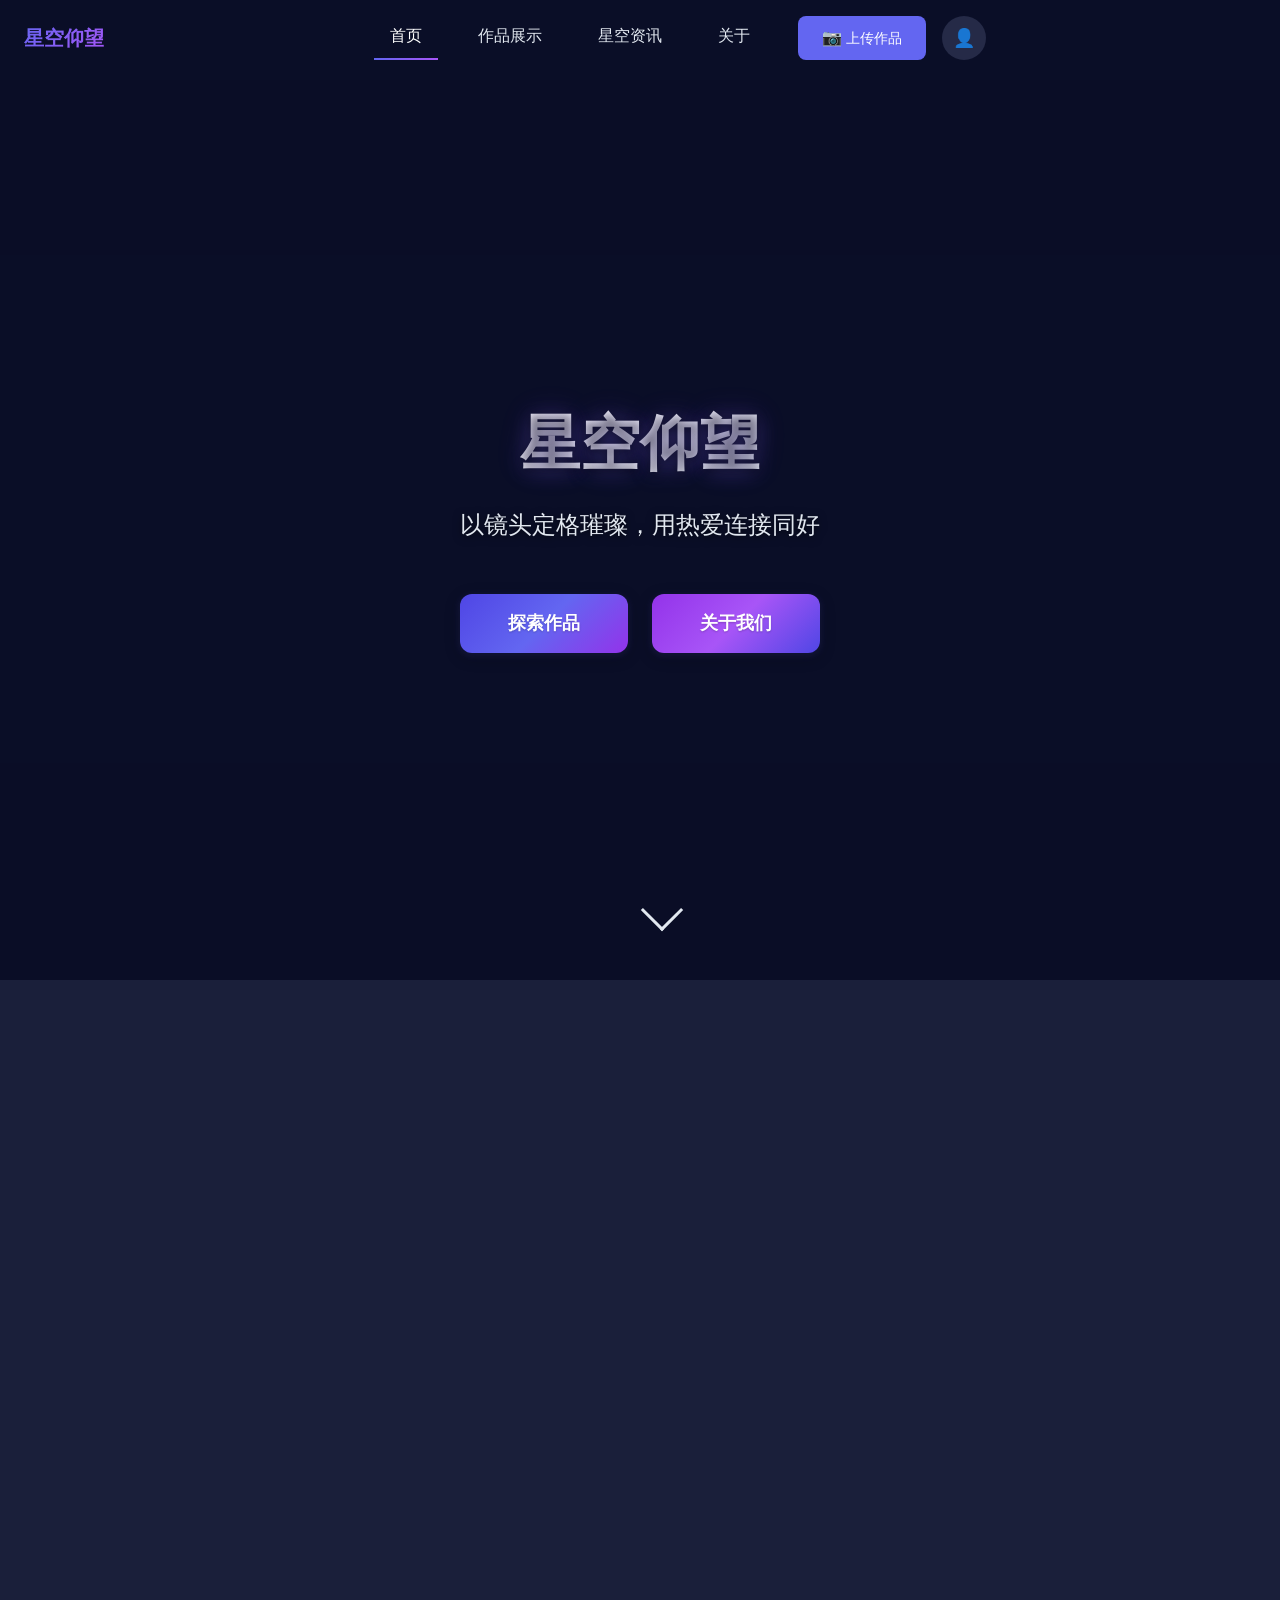
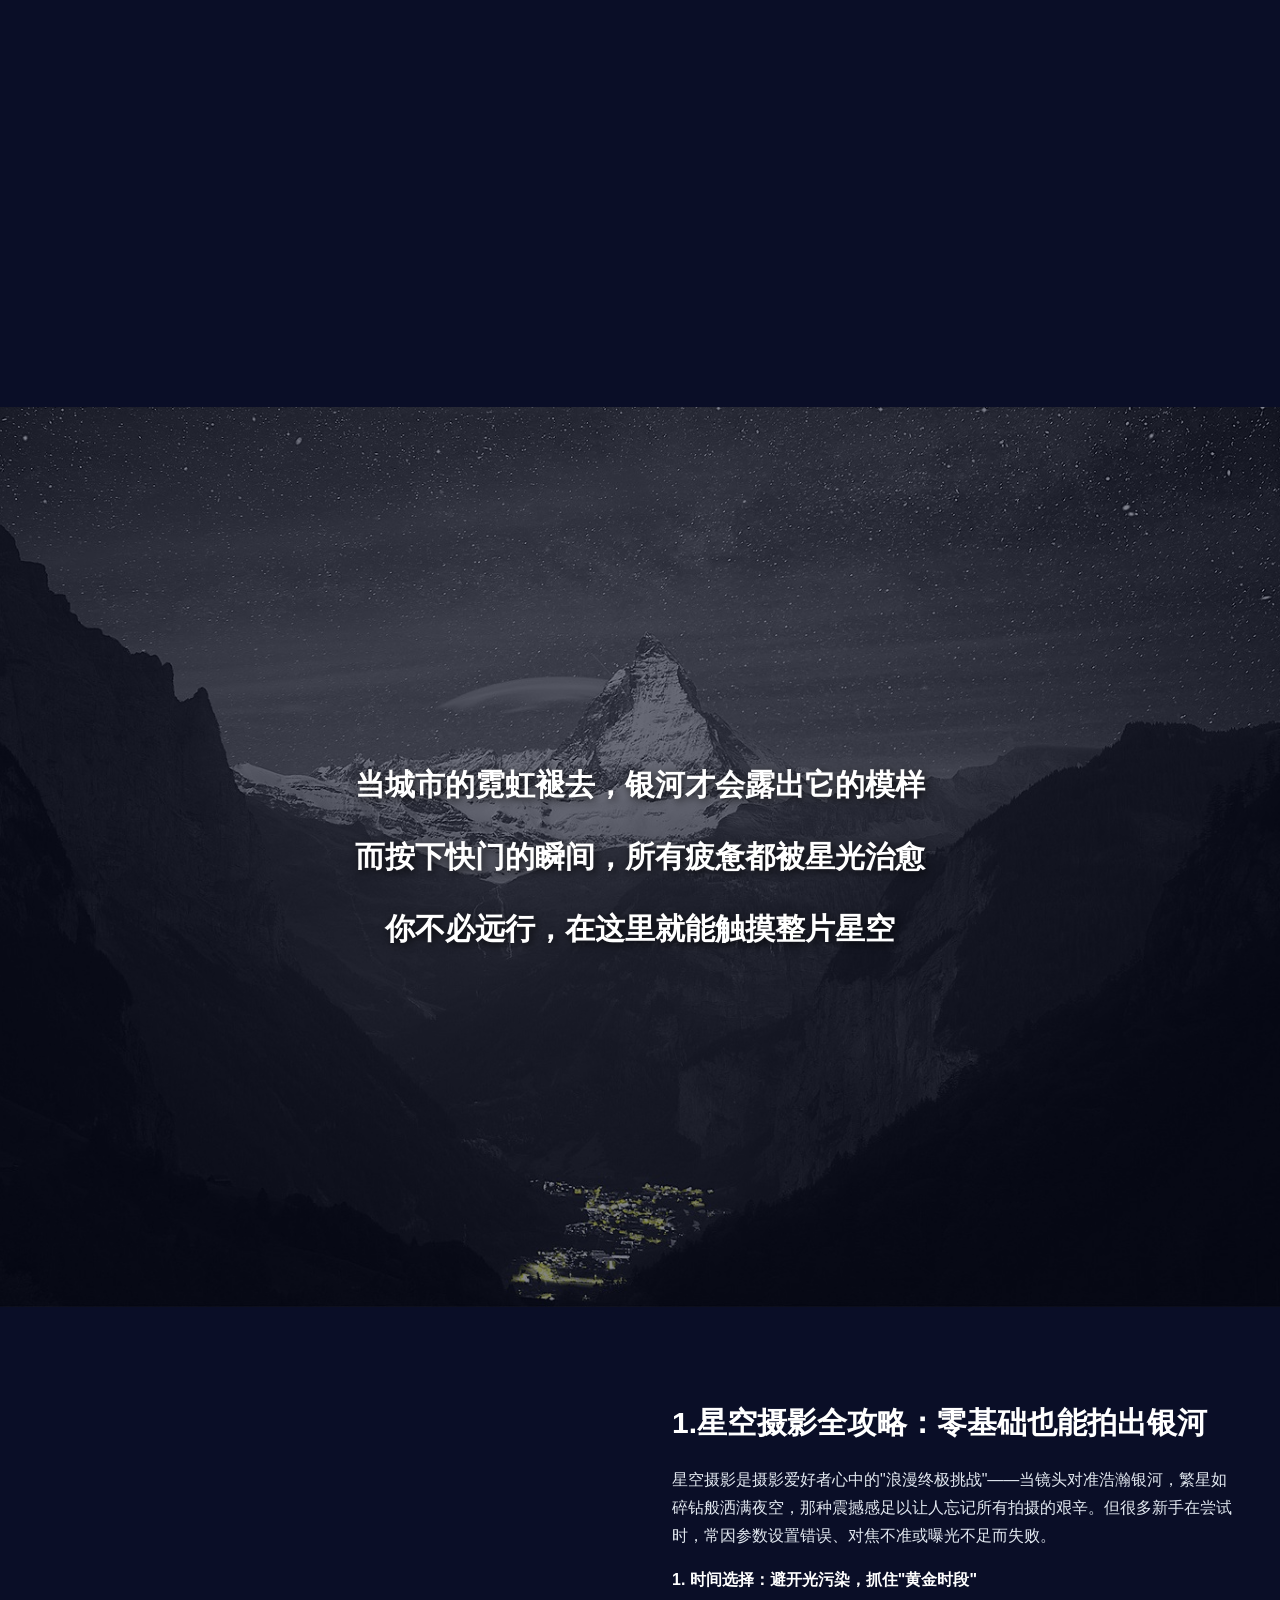
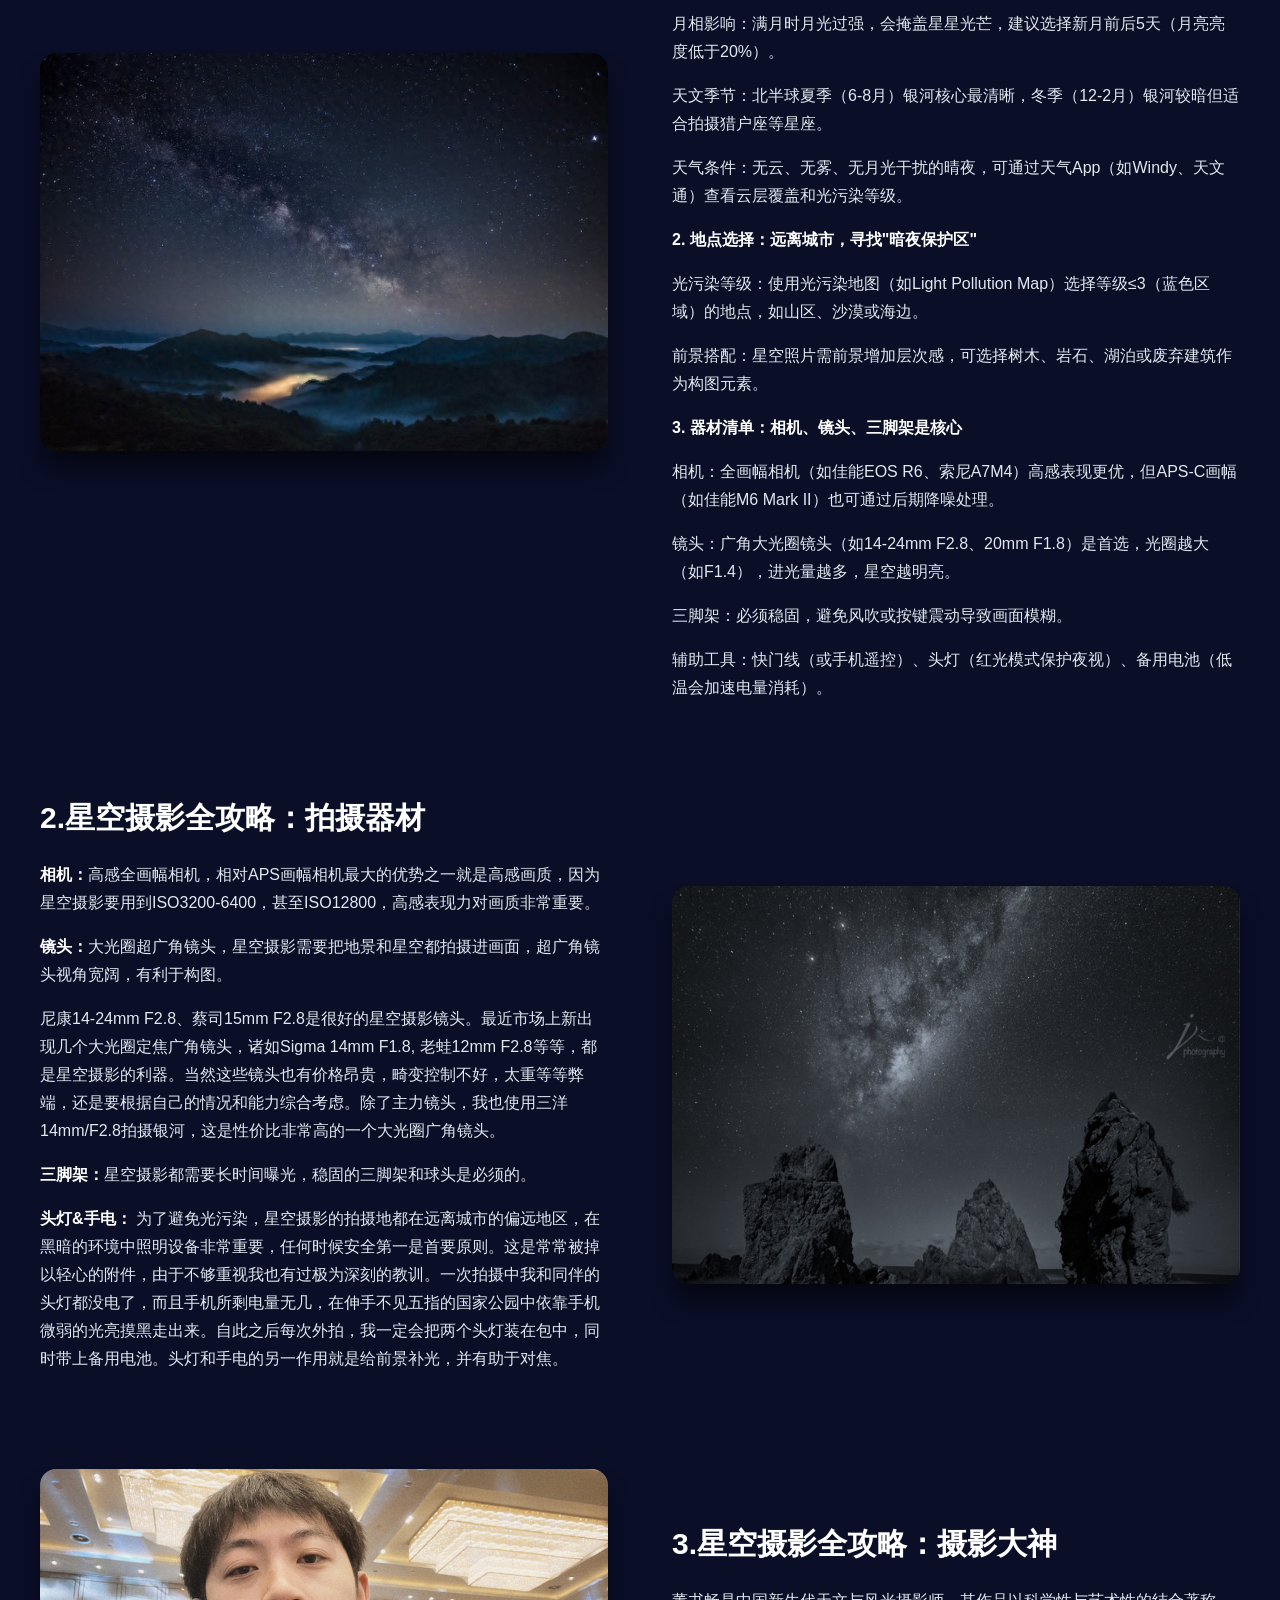
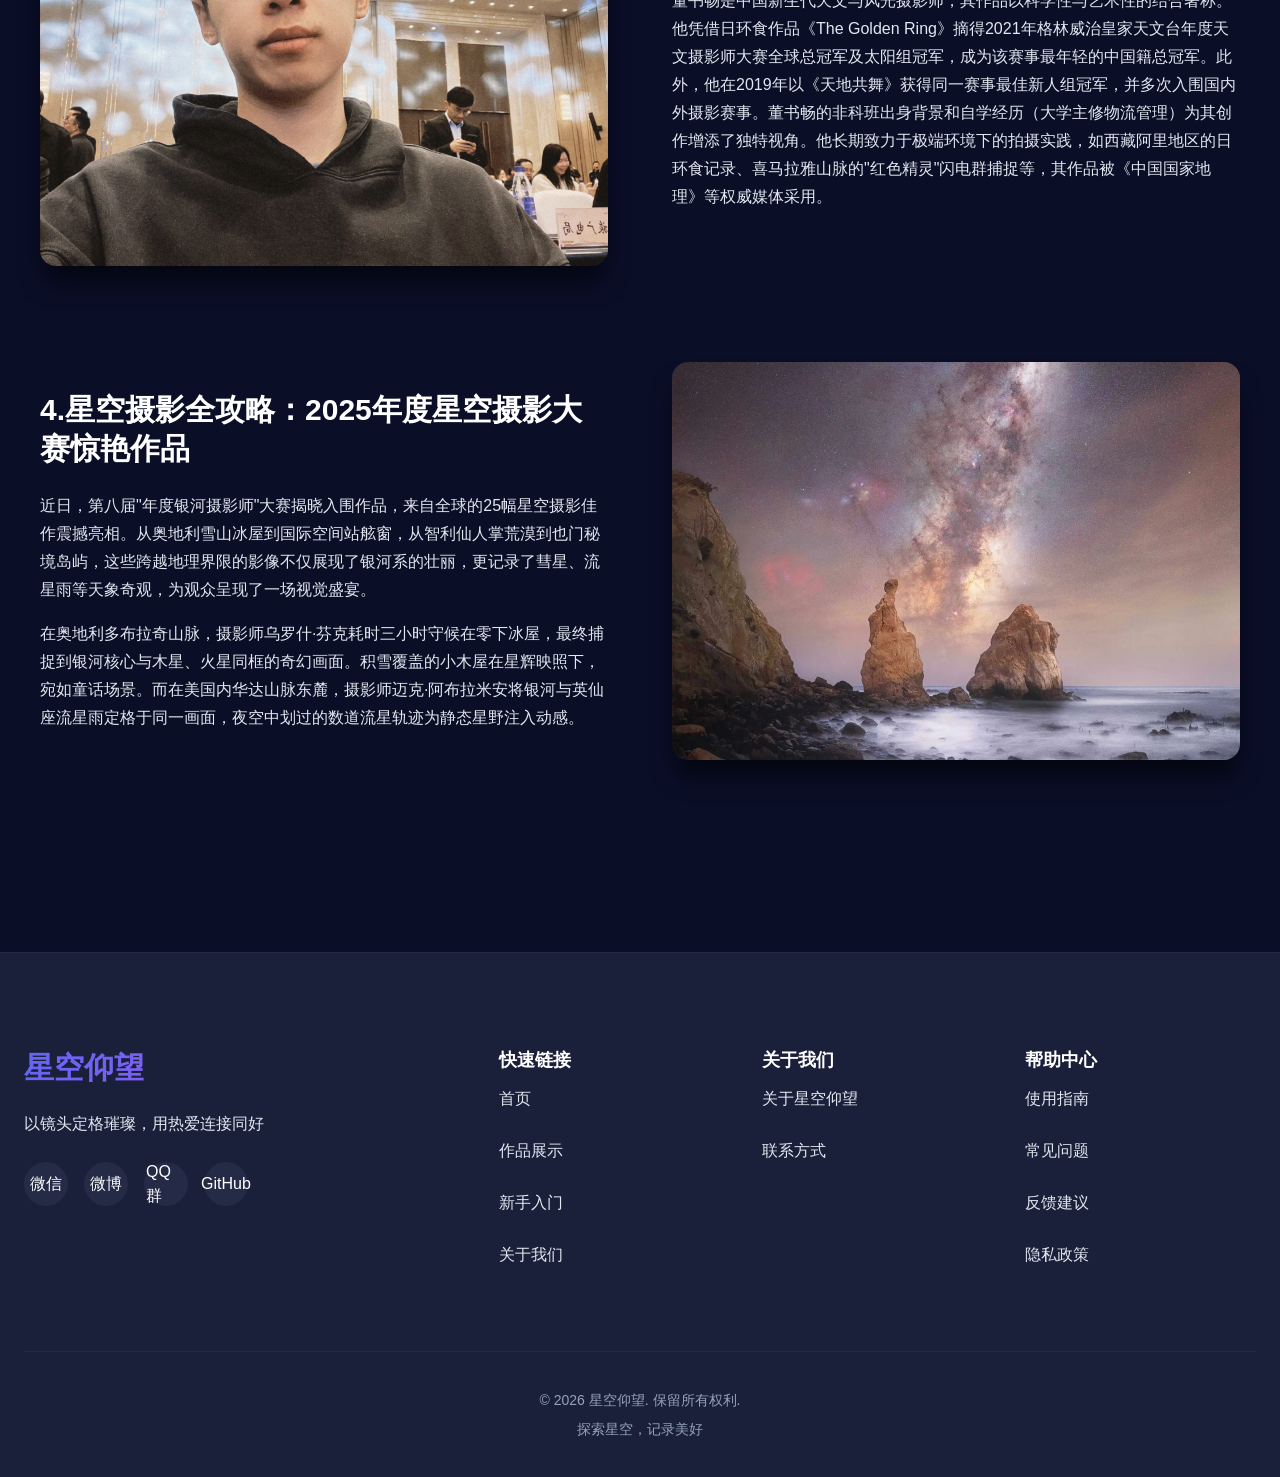
==== index.html @ 146a8906 "Add files via upload" ====
<!DOCTYPE html>
<html lang="zh-CN">
<head>
    <meta charset="UTF-8">
    <meta name="viewport" content="width=device-width, initial-scale=1.0">
    <meta name="description" content="星空仰望 - 专业的星空摄影社区，分享精美的星空摄影作品，交流摄影技巧，探索宇宙之美">
    <meta name="keywords" content="星空摄影,天文摄影,星空仰望,摄影社区,星空照片">
    <meta name="author" content="星空仰望">
    <meta name="robots" content="index, follow">
    
    <!-- Open Graph / Facebook -->
    <meta property="og:type" content="website">
    <meta property="og:title" content="星空仰望 | 星空摄影社区">
    <meta property="og:description" content="专业的星空摄影社区，分享精美的星空摄影作品">
    
    <!-- Twitter -->
    <meta name="twitter:card" content="summary_large_image">
    <meta name="twitter:title" content="星空仰望 | 星空摄影社区">
    <meta name="twitter:description" content="专业的星空摄影社区，分享精美的星空摄影作品">
    
    <title>星空仰望 | 星空摄影社区</title>
    
    <!-- PWA Manifest -->
    <link rel="manifest" href="manifest.json">
    <meta name="theme-color" content="#6366f1">
    <meta name="apple-mobile-web-app-capable" content="yes">
    <meta name="apple-mobile-web-app-status-bar-style" content="black-translucent">
    <meta name="apple-mobile-web-app-title" content="星空仰望">
    
    <link rel="stylesheet" href="styles/main.css">
    <link rel="stylesheet" href="styles/responsive.css">
    <link rel="stylesheet" href="styles/performance.css">
    
    <!-- 预加载关键资源 -->
    <link rel="preload" href="styles/main.css" as="style">
    <link rel="preconnect" href="https://via.placeholder.com">
    <link rel="preconnect" href="https://picsum.photos">
    
    <!-- DNS预解析 -->
    <link rel="dns-prefetch" href="https://via.placeholder.com">
    <link rel="dns-prefetch" href="https://picsum.photos">
</head>
<body>
    <!-- 页面加载动画 -->
    <div id="pageLoader" class="active" aria-hidden="true">
        <div class="loader-content">
            <div class="loader-spinner" aria-hidden="true"></div>
            <div class="loader-text">加载中...</div>
        </div>
    </div>
    <header role="banner" class="navbar" id="navbar">
        <nav role="navigation" aria-label="主导航" class="navbar-container">
            <!-- 品牌Logo -->
            <div class="navbar-brand">
                <a href="#home" class="brand-logo" aria-label="星空仰望 - 返回首页">星空仰望</a>
            </div>

            <!-- 汉堡菜单按钮（移动端） -->
            <button 
                class="navbar-toggle" 
                id="navbarToggle" 
                aria-label="切换导航菜单"
                aria-expanded="false"
                aria-controls="navbarMenu">
                <span class="hamburger-line"></span>
                <span class="hamburger-line"></span>
                <span class="hamburger-line"></span>
            </button>

            <!-- 导航菜单 -->
            <div class="navbar-menu" id="navbarMenu">
                <ul class="navbar-nav">
                    <li class="nav-item">
                        <a href="#home" class="nav-link" aria-label="首页">首页</a>
                    </li>
                    <li class="nav-item">
                        <a href="#gallery" class="nav-link" aria-label="作品展示">作品展示</a>
                    </li>
                    <li class="nav-item">
                        <a href="#guide" class="nav-link" aria-label="星空资讯">星空资讯</a>
                    </li>
                    <li class="nav-item">
                        <a href="about.html" class="nav-link" aria-label="关于">关于</a>
                    </li>
                </ul>

                <!-- 用户操作区域 -->
                <div class="navbar-actions">
                    <button class="btn-upload" aria-label="上传作品">
                        <span class="btn-upload-icon" aria-hidden="true">📷</span>
                        <span class="btn-upload-text">上传作品</span>
                    </button>
                    <button class="btn-user" aria-label="用户菜单" id="userMenuBtn">
                        <span class="user-icon" aria-hidden="true">👤</span>
                    </button>
                </div>
            </div>

            <!-- 移动端背景遮罩 -->
            <div class="navbar-overlay" id="navbarOverlay" aria-hidden="true"></div>
        </nav>
    </header>

    <main role="main">
        <section id="home" class="hero-section" aria-labelledby="home-heading">
            <!-- 视频背景 -->
            <video class="hero-video" autoplay muted loop playsinline>
                <source src="videos/ZhuYeshipin.mp4" type="video/mp4">
                您的浏览器不支持视频标签。
            </video>
            <!-- 视频遮罩层 -->
            <div class="hero-video-overlay"></div>
            <!-- 内容 -->
            <div class="hero-content">
                <h1 id="home-heading" class="hero-title">星空仰望</h1>
                <p class="hero-subtitle">以镜头定格璀璨，用热爱连接同好</p>
                <div class="hero-actions">
                    <a href="#gallery" class="btn btn-hero btn-hero-primary">探索作品</a>
                    <a href="about.html" class="btn btn-hero btn-hero-secondary">关于我们</a>
                </div>
            </div>
            <a href="#gallery" class="hero-scroll-indicator" aria-label="向下滚动">
                <span class="scroll-arrow"></span>
            </a>
        </section>

        <!-- 热门作品展示区 -->
        <section id="featured-works" class="featured-works-section" aria-labelledby="featured-works-heading">
            <div class="section-header scroll-fade-slide-up">
                <h2 id="featured-works-heading">热门星空作品</h2>
                <a href="#gallery" class="section-link">查看全部作品 →</a>
            </div>
            <div class="featured-carousel-container">
                <div class="featured-carousel" id="featuredCarousel">
                    <div class="carousel-track" id="carouselTrack">
                        <div class="carousel-slide">
                            <img src="images/show/Picture1.jpg" alt="热门作品1" loading="lazy">
                        </div>
                        <div class="carousel-slide">
                            <img src="images/show/Picture2.jpg" alt="热门作品2" loading="lazy">
                        </div>
                        <div class="carousel-slide">
                            <img src="images/show/Picture3.jpg" alt="热门作品3" loading="lazy">
                        </div>
                        <div class="carousel-slide">
                            <img src="images/show/Picture4.jpg" alt="热门作品4" loading="lazy">
                        </div>
                        <div class="carousel-slide">
                            <img src="images/show/Picture5.jpg" alt="热门作品5" loading="lazy">
                        </div>
                        <div class="carousel-slide">
                            <img src="images/show/Picture6.jpg" alt="热门作品6" loading="lazy">
                        </div>
                        <div class="carousel-slide">
                            <img src="images/show/Picture7.jpg" alt="热门作品7" loading="lazy">
                        </div>
                        <div class="carousel-slide">
                            <img src="images/show/Picture8.jpg" alt="热门作品8" loading="lazy">
                        </div>
                        <div class="carousel-slide">
                            <img src="images/show/Picture9.jpg" alt="热门作品9" loading="lazy">
                        </div>
                        <div class="carousel-slide">
                            <img src="images/show/Picture10.jpg" alt="热门作品10" loading="lazy">
                        </div>
                    </div>
                </div>
                <button class="carousel-btn carousel-btn-prev" id="carouselPrev" aria-label="上一张">‹</button>
                <button class="carousel-btn carousel-btn-next" id="carouselNext" aria-label="下一张">›</button>
                <div class="carousel-indicators" id="carouselIndicators"></div>
            </div>
        </section>

        <section id="gallery" class="gallery-section" aria-labelledby="gallery-heading">
            <div class="gallery-header scroll-fade-slide-up">
                <h2 id="gallery-heading">作品展示</h2>
                <p>浏览精美的星空摄影作品</p>
            </div>
            <div class="gallery-grid" id="galleryGrid">
                <!-- 卡片1 -->
                <article class="gallery-card" data-id="1">
                    <div class="card-image-wrapper">
                        <img 
                            src="images/show/Picture1.jpg" 
                            alt="星空旋转" 
                            class="card-image"
                            loading="lazy"
                        >
                        <div class="card-overlay">
                            <button class="card-view-btn" aria-label="查看大图">
                                <span>🔍</span> 查看大图
                            </button>
                        </div>
                    </div>
                    <div class="card-content">
                        <h3 class="card-title">星空旋转</h3>
                        <div class="card-author">
                            <div class="author-avatar">📸</div>
                            <div class="author-info">
                                <span class="author-name">星空摄影师</span>
                                <span class="card-location">📍 西藏 · 2024年8月</span>
                            </div>
                        </div>
                        <div class="card-params">
                            <span>f/2.8</span>
                            <span>ISO 3200</span>
                            <span>30s</span>
                        </div>
                        <div class="card-tags">
                            <span class="tag">银河</span>
                            <span class="tag">星空</span>
                            <span class="tag">风光</span>
                        </div>
                        <div class="card-actions">
                            <button class="action-btn like-btn" aria-label="点赞" data-liked="false" data-artwork-id="1">
                                <span class="action-icon">🤍</span>
                                <span class="action-count">128</span>
                            </button>
                            <button class="action-btn comment-btn" aria-label="评论">
                                <span class="action-icon">💬</span>
                                <span class="action-count">24</span>
                            </button>
                            <button class="action-btn favorite-btn" aria-label="收藏" data-favorited="false" data-artwork-id="1">
                                <span class="action-icon">⭐</span>
                                <span class="action-count">收藏</span>
                            </button>
                        </div>
                    </div>
                </article>

                <!-- 卡片2 -->
                <article class="gallery-card scroll-slide-up scroll-delay-2" data-id="2">
                    <div class="card-image-wrapper">
                        <img 
                            src="images/show/Picture2.jpg" 
                            alt="夜空繁星点点" 
                            class="card-image"
                            loading="lazy"
                        >
                        <div class="card-overlay">
                            <button class="card-view-btn" aria-label="查看大图">
                                <span>🔍</span> 查看大图
                            </button>
                        </div>
                    </div>
                    <div class="card-content">
                        <h3 class="card-title">夜空繁星点点</h3>
                        <div class="card-author">
                            <div class="author-avatar">📷</div>
                            <div class="author-info">
                                <span class="author-name">夜拍达人</span>
                                <span class="card-location">📍 北京 · 2024年7月</span>
                            </div>
                        </div>
                        <div class="card-params">
                            <span>f/4.0</span>
                            <span>ISO 1600</span>
                            <span>60s × 120</span>
                        </div>
                        <div class="card-tags">
                            <span class="tag">星轨</span>
                            <span class="tag">建筑</span>
                        </div>
                        <div class="card-actions">
                            <button class="action-btn like-btn" aria-label="点赞" data-liked="false" data-artwork-id="2">
                                <span class="action-icon">🤍</span>
                                <span class="action-count">256</span>
                            </button>
                            <button class="action-btn comment-btn" aria-label="评论">
                                <span class="action-icon">💬</span>
                                <span class="action-count">42</span>
                            </button>
                            <button class="action-btn favorite-btn" aria-label="收藏" data-favorited="false" data-artwork-id="2">
                                <span class="action-icon">⭐</span>
                                <span class="action-count">收藏</span>
                            </button>
                        </div>
                    </div>
                </article>

                <!-- 卡片3 -->
                <article class="gallery-card scroll-slide-up scroll-delay-3" data-id="3">
                    <div class="card-image-wrapper">
                        <img 
                            src="images/show/Picture3.jpg" 
                            alt="蓝色星轨" 
                            class="card-image"
                            loading="lazy"
                        >
                        <div class="card-overlay">
                            <button class="card-view-btn" aria-label="查看大图">
                                <span>🔍</span> 查看大图
                            </button>
                        </div>
                    </div>
                    <div class="card-content">
                        <h3 class="card-title">蓝色星轨</h3>
                        <div class="card-author">
                            <div class="author-avatar">🌟</div>
                            <div class="author-info">
                                <span class="author-name">极光猎人</span>
                                <span class="card-location">📍 挪威 · 2024年3月</span>
                            </div>
                        </div>
                        <div class="card-params">
                            <span>f/2.8</span>
                            <span>ISO 2500</span>
                            <span>20s</span>
                        </div>
                        <div class="card-tags">
                            <span class="tag">极光</span>
                            <span class="tag">星空</span>
                            <span class="tag">风光</span>
                        </div>
                        <div class="card-actions">
                            <button class="action-btn like-btn" aria-label="点赞" data-liked="false" data-artwork-id="3">
                                <span class="action-icon">🤍</span>
                                <span class="action-count">512</span>
                            </button>
                            <button class="action-btn comment-btn" aria-label="评论">
                                <span class="action-icon">💬</span>
                                <span class="action-count">68</span>
                            </button>
                            <button class="action-btn favorite-btn" aria-label="收藏" data-favorited="false" data-artwork-id="3">
                                <span class="action-icon">⭐</span>
                                <span class="action-count">收藏</span>
                            </button>
                        </div>
                    </div>
                </article>

                <!-- 卡片4 -->
                <article class="gallery-card scroll-slide-up scroll-delay-1" data-id="4">
                    <div class="card-image-wrapper">
                        <img 
                            src="images/show/Picture4.jpg" 
                            alt="雪地星河" 
                            class="card-image"
                            loading="lazy"
                        >
                        <div class="card-overlay">
                            <button class="card-view-btn" aria-label="查看大图">
                                <span>🔍</span> 查看大图
                            </button>
                        </div>
                    </div>
                    <div class="card-content">
                        <h3 class="card-title">雪地星河</h3>
                        <div class="card-author">
                            <div class="author-avatar">🌌</div>
                            <div class="author-info">
                                <span class="author-name">银河捕手</span>
                                <span class="card-location">📍 新疆 · 2024年6月</span>
                            </div>
                        </div>
                        <div class="card-params">
                            <span>f/2.8</span>
                            <span>ISO 3200</span>
                            <span>25s</span>
                        </div>
                        <div class="card-tags">
                            <span class="tag">银河</span>
                            <span class="tag">倒影</span>
                        </div>
                        <div class="card-actions">
                            <button class="action-btn like-btn" aria-label="点赞" data-liked="false" data-artwork-id="4">
                                <span class="action-icon">🤍</span>
                                <span class="action-count">384</span>
                            </button>
                            <button class="action-btn comment-btn" aria-label="评论">
                                <span class="action-icon">💬</span>
                                <span class="action-count">56</span>
                            </button>
                            <button class="action-btn favorite-btn" aria-label="收藏" data-favorited="false" data-artwork-id="4">
                                <span class="action-icon">⭐</span>
                                <span class="action-count">收藏</span>
                            </button>
                        </div>
                    </div>
                </article>

                <!-- 卡片5 -->
                <article class="gallery-card scroll-slide-up scroll-delay-2" data-id="5">
                    <div class="card-image-wrapper">
                        <img 
                            src="images/show/Picture5.jpg" 
                            alt="流星雨" 
                            class="card-image"
                            loading="lazy"
                        >
                        <div class="card-overlay">
                            <button class="card-view-btn" aria-label="查看大图">
                                <span>🔍</span> 查看大图
                            </button>
                        </div>
                    </div>
                    <div class="card-content">
                        <h3 class="card-title">英仙座流星雨</h3>
                        <div class="card-author">
                            <div class="author-avatar">☄️</div>
                            <div class="author-info">
                                <span class="author-name">流星观测者</span>
                                <span class="card-location">📍 内蒙古 · 2024年8月</span>
                            </div>
                        </div>
                        <div class="card-params">
                            <span>f/2.8</span>
                            <span>ISO 4000</span>
                            <span>15s × 200</span>
                        </div>
                        <div class="card-tags">
                            <span class="tag">流星雨</span>
                            <span class="tag">星空</span>
                            <span class="tag">堆栈</span>
                        </div>
                        <div class="card-actions">
                            <button class="action-btn like-btn" aria-label="点赞" data-liked="false" data-artwork-id="5">
                                <span class="action-icon">🤍</span>
                                <span class="action-count">892</span>
                            </button>
                            <button class="action-btn comment-btn" aria-label="评论">
                                <span class="action-icon">💬</span>
                                <span class="action-count">128</span>
                            </button>
                            <button class="action-btn favorite-btn" aria-label="收藏" data-favorited="false" data-artwork-id="5">
                                <span class="action-icon">⭐</span>
                                <span class="action-count">收藏</span>
                            </button>
                        </div>
                    </div>
                </article>

                <!-- 卡片6 -->
                <article class="gallery-card scroll-slide-up scroll-delay-3" data-id="6">
                    <div class="card-image-wrapper">
                        <img 
                            src="images/show/Picture6.jpg" 
                            alt="星云特写" 
                            class="card-image"
                            loading="lazy"
                        >
                        <div class="card-overlay">
                            <button class="card-view-btn" aria-label="查看大图">
                                <span>🔍</span> 查看大图
                            </button>
                        </div>
                    </div>
                    <div class="card-content">
                        <h3 class="card-title">猎户座大星云</h3>
                        <div class="card-author">
                            <div class="author-avatar">🔭</div>
                            <div class="author-info">
                                <span class="author-name">深空摄影师</span>
                                <span class="card-location">📍 云南 · 2024年1月</span>
                            </div>
                        </div>
                        <div class="card-params">
                            <span>f/5.6</span>
                            <span>ISO 800</span>
                            <span>300s × 30</span>
                        </div>
                        <div class="card-tags">
                            <span class="tag">深空</span>
                            <span class="tag">星云</span>
                        </div>
                        <div class="card-actions">
                            <button class="action-btn like-btn" aria-label="点赞" data-liked="false" data-artwork-id="6">
                                <span class="action-icon">🤍</span>
                                <span class="action-count">724</span>
                            </button>
                            <button class="action-btn comment-btn" aria-label="评论">
                                <span class="action-icon">💬</span>
                                <span class="action-count">96</span>
                            </button>
                            <button class="action-btn favorite-btn" aria-label="收藏" data-favorited="false" data-artwork-id="6">
                                <span class="action-icon">⭐</span>
                                <span class="action-count">收藏</span>
                            </button>
                        </div>
                    </div>
                </article>
            </div>
        </section>

        <!-- 大图查看模态框 -->
        <div class="image-modal" id="imageModal" aria-hidden="true" role="dialog" aria-labelledby="modalTitle">
            <div class="modal-overlay" id="modalOverlay"></div>
            <div class="modal-content">
                <button class="modal-close" id="modalClose" aria-label="关闭">
                    <span>×</span>
                </button>
                <img src="" alt="" class="modal-image" id="modalImage">
                <div class="modal-info">
                    <h3 id="modalTitle" class="modal-title"></h3>
                </div>
            </div>
        </div>

        <!-- 星空资讯 - 全屏背景区 -->
        <section id="guide" class="info-hero-section" aria-labelledby="guide-heading">
            <div class="info-hero-background">
                <img src="images/bg/Background.jpg" alt="星空背景" class="info-hero-bg-image">
                <div class="info-hero-overlay"></div>
            </div>
            <div class="info-hero-content">
                <p class="info-hero-text">当城市的霓虹褪去，银河才会露出它的模样</p>
                <p class="info-hero-text">而按下快门的瞬间，所有疲惫都被星光治愈</p>
                <p class="info-hero-text">你不必远行，在这里就能触摸整片星空</p>
            </div>
        </section>

        <!-- 星空资讯 - Z字形内容区 -->
        <section class="info-content-section" aria-labelledby="info-content-heading">
            <div class="container">
                <!-- 信息卡片1 - 左图右文 -->
                <article class="info-card info-card-left scroll-fade-slide-up">
                    <div class="info-card-image">
                        <img src="images/ask/Information1.jpeg" alt="星空摄影全攻略：零基础也能拍出银河" loading="lazy">
                    </div>
                    <div class="info-card-content">
                        <h3 class="info-card-title">1.星空摄影全攻略：零基础也能拍出银河</h3>
                        <div class="info-card-text">
                            <p>星空摄影是摄影爱好者心中的"浪漫终极挑战"——当镜头对准浩瀚银河，繁星如碎钻般洒满夜空，那种震撼感足以让人忘记所有拍摄的艰辛。但很多新手在尝试时，常因参数设置错误、对焦不准或曝光不足而失败。</p>
                            <p><strong>1. 时间选择：避开光污染，抓住"黄金时段"</strong></p>
                            <p>月相影响：满月时月光过强，会掩盖星星光芒，建议选择新月前后5天（月亮亮度低于20%）。</p>
                            <p>天文季节：北半球夏季（6-8月）银河核心最清晰，冬季（12-2月）银河较暗但适合拍摄猎户座等星座。</p>
                            <p>天气条件：无云、无雾、无月光干扰的晴夜，可通过天气App（如Windy、天文通）查看云层覆盖和光污染等级。</p>
                            <p><strong>2. 地点选择：远离城市，寻找"暗夜保护区"</strong></p>
                            <p>光污染等级：使用光污染地图（如Light Pollution Map）选择等级≤3（蓝色区域）的地点，如山区、沙漠或海边。</p>
                            <p>前景搭配：星空照片需前景增加层次感，可选择树木、岩石、湖泊或废弃建筑作为构图元素。</p>
                            <p><strong>3. 器材清单：相机、镜头、三脚架是核心</strong></p>
                            <p>相机：全画幅相机（如佳能EOS R6、索尼A7M4）高感表现更优，但APS-C画幅（如佳能M6 Mark II）也可通过后期降噪处理。</p>
                            <p>镜头：广角大光圈镜头（如14-24mm F2.8、20mm F1.8）是首选，光圈越大（如F1.4），进光量越多，星空越明亮。</p>
                            <p>三脚架：必须稳固，避免风吹或按键震动导致画面模糊。</p>
                            <p>辅助工具：快门线（或手机遥控）、头灯（红光模式保护夜视）、备用电池（低温会加速电量消耗）。</p>
                        </div>
                    </div>
                </article>

                <!-- 信息卡片2 - 右图左文 -->
                <article class="info-card info-card-right scroll-fade-slide-up">
                    <div class="info-card-content">
                        <h3 class="info-card-title">2.星空摄影全攻略：拍摄器材</h3>
                        <div class="info-card-text">
                            <p><strong>相机：</strong>高感全画幅相机，相对APS画幅相机最大的优势之一就是高感画质，因为星空摄影要用到ISO3200-6400，甚至ISO12800，高感表现力对画质非常重要。</p>
                            <p><strong>镜头：</strong>大光圈超广角镜头，星空摄影需要把地景和星空都拍摄进画面，超广角镜头视角宽阔，有利于构图。</p>
                            <p>尼康14-24mm F2.8、蔡司15mm F2.8是很好的星空摄影镜头。最近市场上新出现几个大光圈定焦广角镜头，诸如Sigma 14mm F1.8, 老蛙12mm F2.8等等，都是星空摄影的利器。当然这些镜头也有价格昂贵，畸变控制不好，太重等等弊端，还是要根据自己的情况和能力综合考虑。除了主力镜头，我也使用三洋14mm/F2.8拍摄银河，这是性价比非常高的一个大光圈广角镜头。</p>
                            <p><strong>三脚架：</strong>星空摄影都需要长时间曝光，稳固的三脚架和球头是必须的。</p>
                            <p><strong>头灯&手电：</strong> 为了避免光污染，星空摄影的拍摄地都在远离城市的偏远地区，在黑暗的环境中照明设备非常重要，任何时候安全第一是首要原则。这是常常被掉以轻心的附件，由于不够重视我也有过极为深刻的教训。一次拍摄中我和同伴的头灯都没电了，而且手机所剩电量无几，在伸手不见五指的国家公园中依靠手机微弱的光亮摸黑走出来。自此之后每次外拍，我一定会把两个头灯装在包中，同时带上备用电池。头灯和手电的另一作用就是给前景补光，并有助于对焦。</p>
                        </div>
                    </div>
                    <div class="info-card-image">
                        <img src="images/ask/Information2.jpeg" alt="星空摄影全攻略：拍摄器材" loading="lazy">
                    </div>
                </article>

                <!-- 信息卡片3 - 左图右文 -->
                <article class="info-card info-card-left scroll-fade-slide-up">
                    <div class="info-card-image">
                        <img src="images/ask/Information3.jpeg" alt="星空摄影全攻略：摄影大神" loading="lazy">
                    </div>
                    <div class="info-card-content">
                        <h3 class="info-card-title">3.星空摄影全攻略：摄影大神</h3>
                        <div class="info-card-text">
                            <p>董书畅是中国新生代天文与风光摄影师，其作品以科学性与艺术性的结合著称。他凭借日环食作品《The Golden Ring》摘得2021年格林威治皇家天文台年度天文摄影师大赛全球总冠军及太阳组冠军，成为该赛事最年轻的中国籍总冠军。此外，他在2019年以《天地共舞》获得同一赛事最佳新人组冠军，并多次入围国内外摄影赛事。董书畅的非科班出身背景和自学经历（大学主修物流管理）为其创作增添了独特视角。他长期致力于极端环境下的拍摄实践，如西藏阿里地区的日环食记录、喜马拉雅山脉的"红色精灵"闪电群捕捉等，其作品被《中国国家地理》等权威媒体采用。</p>
                        </div>
                    </div>
                </article>

                <!-- 信息卡片4 - 右图左文 -->
                <article class="info-card info-card-right scroll-fade-slide-up">
                    <div class="info-card-content">
                        <h3 class="info-card-title">4.星空摄影全攻略：2025年度星空摄影大赛惊艳作品</h3>
                        <div class="info-card-text">
                            <p>近日，第八届"年度银河摄影师"大赛揭晓入围作品，来自全球的25幅星空摄影佳作震撼亮相。从奥地利雪山冰屋到国际空间站舷窗，从智利仙人掌荒漠到也门秘境岛屿，这些跨越地理界限的影像不仅展现了银河系的壮丽，更记录了彗星、流星雨等天象奇观，为观众呈现了一场视觉盛宴。</p>
                            <p>在奥地利多布拉奇山脉，摄影师乌罗什·芬克耗时三小时守候在零下冰屋，最终捕捉到银河核心与木星、火星同框的奇幻画面。积雪覆盖的小木屋在星辉映照下，宛如童话场景。而在美国内华达山脉东麓，摄影师迈克·阿布拉米安将银河与英仙座流星雨定格于同一画面，夜空中划过的数道流星轨迹为静态星野注入动感。</p>
                        </div>
                    </div>
                    <div class="info-card-image">
                        <img src="images/ask/Information4.png" alt="星空摄影全攻略：2025年度星空摄影大赛惊艳作品" loading="lazy">
                    </div>
                </article>
            </div>
        </section>

    </main>

    <footer role="contentinfo" class="main-footer">
        <div class="footer-container">
            <div class="footer-brand">
                <h3 class="footer-logo">星空仰望</h3>
                <p class="footer-tagline">以镜头定格璀璨，用热爱连接同好</p>
                <div class="social-links">
                    <a href="#" class="social-link" aria-label="微信">
                        <span>微信</span>
                    </a>
                    <a href="#" class="social-link" aria-label="微博">
                        <span>微博</span>
                    </a>
                    <a href="#" class="social-link" aria-label="QQ群">
                        <span>QQ群</span>
                    </a>
                    <a href="#" class="social-link" aria-label="GitHub">
                        <span>GitHub</span>
                    </a>
                </div>
            </div>
            <div class="footer-links">
                <div class="footer-column">
                    <h4 class="footer-title">快速链接</h4>
                    <ul class="footer-menu">
                        <li><a href="#home">首页</a></li>
                        <li><a href="#gallery">作品展示</a></li>
                        <li><a href="#guide">新手入门</a></li>
                        <li><a href="about.html">关于我们</a></li>
                    </ul>
                </div>
                <div class="footer-column">
                    <h4 class="footer-title">关于我们</h4>
                    <ul class="footer-menu">
                        <li><a href="about.html">关于星空仰望</a></li>
                        <li><a href="about.html#contact">联系方式</a></li>
                    </ul>
                </div>
                <div class="footer-column">
                    <h4 class="footer-title">帮助中心</h4>
                    <ul class="footer-menu">
                        <li><a href="#guide">使用指南</a></li>
                        <li><a href="#guide">常见问题</a></li>
                        <li><a href="#guide">反馈建议</a></li>
                        <li><a href="#guide">隐私政策</a></li>
                    </ul>
                </div>
            </div>
        </div>
        <div class="footer-bottom">
            <p>&copy; 2026 星空仰望. 保留所有权利.</p>
            <p>探索星空，记录美好</p>
        </div>
    </footer>

    <!-- 兼容性处理（最先加载） -->
    <script src="compatibility.js"></script>
    
    <!-- 关键脚本（同步加载） -->
    <script src="app-state.js"></script>
    
    <!-- 性能优化脚本（优先加载） -->
    <script src="performance.js"></script>
    
    <!-- 其他脚本（延迟加载） -->
    <script src="scroll-animations.js" defer></script>
    <script src="script.js" defer></script>
    
    <!-- Service Worker 注册 -->
    <script>
        if ('serviceWorker' in navigator) {
            window.addEventListener('load', () => {
                navigator.serviceWorker.register('/service-worker.js')
                    .then((registration) => {
                        console.log('Service Worker registered:', registration.scope);
                    })
                    .catch((error) => {
                        console.log('Service Worker registration failed:', error);
                    });
            });
        }
    </script>
</body>
</html>
---- styles/main.css ----
/* ============================================
   星空仰望 - CSS 基础框架
   ============================================ */

/* ============================================
   CSS 变量系统
   ============================================ */
:root {
    /* 主色调 - 深色背景，星空蓝，银河紫 */
    --color-bg-primary: #0a0e27;
    --color-bg-secondary: #1a1f3a;
    --color-bg-tertiary: #252a47;
    --color-bg-overlay: rgba(26, 31, 58, 0.85);
    
    /* 星空蓝系列 */
    --color-starry-blue-100: #e0e7ff;
    --color-starry-blue-200: #c7d2fe;
    --color-starry-blue-300: #a5b4fc;
    --color-starry-blue-400: #818cf8;
    --color-starry-blue-500: #6366f1;
    --color-starry-blue-600: #4f46e5;
    --color-starry-blue-700: #4338ca;
    --color-starry-blue-800: #3730a3;
    --color-starry-blue-900: #312e81;
    
    /* 银河紫系列 */
    --color-galaxy-purple-100: #f3e8ff;
    --color-galaxy-purple-200: #e9d5ff;
    --color-galaxy-purple-300: #d8b4fe;
    --color-galaxy-purple-400: #c084fc;
    --color-galaxy-purple-500: #a855f7;
    --color-galaxy-purple-600: #9333ea;
    --color-galaxy-purple-700: #7e22ce;
    --color-galaxy-purple-800: #6b21a8;
    --color-galaxy-purple-900: #581c87;
    
    /* 文本颜色 */
    --color-text-primary: #ffffff;
    --color-text-secondary: #e2e8f0;
    --color-text-tertiary: #cbd5e1;
    --color-text-muted: #94a3b8;
    
    /* 强调色 */
    --color-accent-primary: #6366f1;
    --color-accent-secondary: #a855f7;
    --color-accent-hover: #818cf8;
    
    /* 状态颜色 */
    --color-success: #10b981;
    --color-warning: #f59e0b;
    --color-error: #ef4444;
    --color-info: #3b82f6;
    
    /* 字体大小变量 */
    --font-size-xs: 0.75rem;      /* 12px */
    --font-size-sm: 0.875rem;     /* 14px */
    --font-size-base: 1rem;       /* 16px */
    --font-size-lg: 1.125rem;     /* 18px */
    --font-size-xl: 1.25rem;      /* 20px */
    --font-size-2xl: 1.5rem;      /* 24px */
    --font-size-3xl: 1.875rem;    /* 30px */
    --font-size-4xl: 2.25rem;     /* 36px */
    --font-size-5xl: 3rem;        /* 48px */
    --font-size-6xl: 3.75rem;     /* 60px */
    
    /* 字体粗细 */
    --font-weight-light: 300;
    --font-weight-normal: 400;
    --font-weight-medium: 500;
    --font-weight-semibold: 600;
    --font-weight-bold: 700;
    
    /* 行高 */
    --line-height-tight: 1.25;
    --line-height-normal: 1.5;
    --line-height-relaxed: 1.75;
    --line-height-loose: 2;
    
    /* 间距变量 */
    --spacing-xs: 0.25rem;        /* 4px */
    --spacing-sm: 0.5rem;         /* 8px */
    --spacing-md: 1rem;           /* 16px */
    --spacing-lg: 1.5rem;         /* 24px */
    --spacing-xl: 2rem;           /* 32px */
    --spacing-2xl: 3rem;          /* 48px */
    --spacing-3xl: 4rem;          /* 64px */
    --spacing-4xl: 6rem;          /* 96px */
    
    /* 过渡动画变量 */
    --transition-fast: 0.15s ease;
    --transition-base: 0.3s ease;
    --transition-slow: 0.5s ease;
    --transition-slower: 0.75s ease;
    
    /* 边框圆角 */
    --border-radius-sm: 0.25rem;  /* 4px */
    --border-radius-md: 0.5rem;   /* 8px */
    --border-radius-lg: 0.75rem;  /* 12px */
    --border-radius-xl: 1rem;     /* 16px */
    --border-radius-full: 9999px;
    
    /* 阴影 */
    --shadow-sm: 0 1px 2px 0 rgba(0, 0, 0, 0.3);
    --shadow-md: 0 4px 6px -1px rgba(0, 0, 0, 0.4);
    --shadow-lg: 0 10px 15px -3px rgba(0, 0, 0, 0.5);
    --shadow-xl: 0 20px 25px -5px rgba(0, 0, 0, 0.6);
    
    /* 容器最大宽度 */
    --container-sm: 640px;
    --container-md: 768px;
    --container-lg: 1024px;
    --container-xl: 1280px;
    --container-2xl: 1536px;
    
    /* 响应式断点 */
    --breakpoint-mobile: 640px;
    --breakpoint-tablet: 1024px;
    
    /* 最小触摸目标尺寸（Apple HIG和Material Design推荐） */
    --touch-target-min: 44px;
}

/* ============================================
   重置默认浏览器样式
   ============================================ */
*,
*::before,
*::after {
    margin: 0;
    padding: 0;
    box-sizing: border-box;
}

html {
    font-size: 16px;
    -webkit-font-smoothing: antialiased;
    -moz-osx-font-smoothing: grayscale;
    scroll-behavior: smooth;
}

body {
    font-family: -apple-system, BlinkMacSystemFont, "Segoe UI", Roboto, "Helvetica Neue", Arial, "Noto Sans", sans-serif, "Apple Color Emoji", "Segoe UI Emoji", "Segoe UI Symbol", "Noto Color Emoji";
    font-size: var(--font-size-base);
    font-weight: var(--font-weight-normal);
    line-height: var(--line-height-normal);
    color: var(--color-text-primary);
    background-color: var(--color-bg-primary);
    min-height: 100vh;
}

/* 移除列表样式 */
ul,
ol {
    list-style: none;
}

/* 移除链接默认样式 */
a {
    text-decoration: none;
    color: inherit;
}

/* 图片响应式 */
img,
picture,
video,
canvas,
svg {
    display: block;
    max-width: 100%;
    height: auto;
}

/* 表单元素重置 */
input,
button,
textarea,
select {
    font: inherit;
    color: inherit;
}

button {
    cursor: pointer;
    border: none;
    background: none;
}

/* 标题重置 */
h1,
h2,
h3,
h4,
h5,
h6 {
    font-weight: var(--font-weight-bold);
    line-height: var(--line-height-tight);
    color: var(--color-text-primary);
}

/* 段落重置 */
p {
    line-height: var(--line-height-relaxed);
}

/* ============================================
   基础字体设置
   ============================================ */
body {
    font-family: "Inter", -apple-system, BlinkMacSystemFont, "Segoe UI", Roboto, "Helvetica Neue", Arial, sans-serif;
}

/* 如果系统没有安装Inter，使用系统字体作为后备 */
@supports (font-variation-settings: normal) {
    body {
        font-family: "Inter var", "Inter", -apple-system, BlinkMacSystemFont, "Segoe UI", Roboto, sans-serif;
    }
}

/* ============================================
   容器类
   ============================================ */
.container {
    width: 100%;
    margin-left: auto;
    margin-right: auto;
    padding-left: var(--spacing-md);
    padding-right: var(--spacing-md);
}

.container-sm {
    max-width: var(--container-sm);
}

.container-md {
    max-width: var(--container-md);
}

.container-lg {
    max-width: var(--container-lg);
}

.container-xl {
    max-width: var(--container-xl);
}

.container-2xl {
    max-width: var(--container-2xl);
}

/* 默认容器宽度 */
.container {
    max-width: var(--container-xl);
}

/* 响应式容器填充 */
@media (max-width: 640px) {
    .container {
        padding-left: var(--spacing-md);
        padding-right: var(--spacing-md);
    }
}

/* ============================================
   全局链接样式
   ============================================ */
a {
    color: var(--color-accent-primary);
    transition: color var(--transition-base);
    outline: none;
}

a:hover {
    color: var(--color-accent-hover);
}

a:focus-visible {
    outline: 2px solid var(--color-accent-primary);
    outline-offset: 2px;
    border-radius: var(--border-radius-sm);
}

a:active {
    color: var(--color-starry-blue-700);
}

/* 链接样式变体 */
a.link-primary {
    color: var(--color-accent-primary);
}

a.link-primary:hover {
    color: var(--color-accent-hover);
}

a.link-secondary {
    color: var(--color-text-secondary);
}

a.link-secondary:hover {
    color: var(--color-text-primary);
}

a.link-muted {
    color: var(--color-text-muted);
}

a.link-muted:hover {
    color: var(--color-text-tertiary);
}

/* ============================================
   按钮基础样式
   ============================================ */
.btn {
    display: inline-flex;
    align-items: center;
    justify-content: center;
    padding: var(--spacing-sm) var(--spacing-lg);
    font-size: var(--font-size-base);
    font-weight: var(--font-weight-medium);
    line-height: var(--line-height-normal);
    color: var(--color-text-primary);
    background-color: transparent;
    border: 2px solid transparent;
    border-radius: var(--border-radius-md);
    cursor: pointer;
    transition: all var(--transition-base);
    outline: none;
    text-align: center;
    white-space: nowrap;
    user-select: none;
    -webkit-tap-highlight-color: transparent;
}

.btn:focus-visible {
    outline: 2px solid var(--color-accent-primary);
    outline-offset: 2px;
}

.btn:disabled {
    opacity: 0.5;
    cursor: not-allowed;
    pointer-events: none;
}

/* 按钮主样式 */
.btn-primary {
    background-color: var(--color-accent-primary);
    color: var(--color-text-primary);
    border-color: var(--color-accent-primary);
}

.btn-primary:hover:not(:disabled) {
    background-color: var(--color-accent-hover);
    border-color: var(--color-accent-hover);
    transform: translateY(-1px);
    box-shadow: var(--shadow-md);
}

.btn-primary:active:not(:disabled) {
    transform: translateY(0);
    box-shadow: var(--shadow-sm);
}

/* 按钮次样式 */
.btn-secondary {
    background-color: var(--color-accent-secondary);
    color: var(--color-text-primary);
    border-color: var(--color-accent-secondary);
}

.btn-secondary:hover:not(:disabled) {
    background-color: var(--color-galaxy-purple-600);
    border-color: var(--color-galaxy-purple-600);
    transform: translateY(-1px);
    box-shadow: var(--shadow-md);
}

.btn-secondary:active:not(:disabled) {
    transform: translateY(0);
    box-shadow: var(--shadow-sm);
}

/* 按钮轮廓样式 */
.btn-outline {
    background-color: transparent;
    color: var(--color-accent-primary);
    border-color: var(--color-accent-primary);
}

.btn-outline:hover:not(:disabled) {
    background-color: var(--color-accent-primary);
    color: var(--color-text-primary);
}

/* 按钮文本样式 */
.btn-text {
    background-color: transparent;
    color: var(--color-accent-primary);
    border-color: transparent;
    padding: var(--spacing-xs) var(--spacing-sm);
}

.btn-text:hover:not(:disabled) {
    background-color: rgba(99, 102, 241, 0.1);
    color: var(--color-accent-hover);
}

/* 按钮尺寸 */
.btn-sm {
    padding: var(--spacing-xs) var(--spacing-md);
    font-size: var(--font-size-sm);
}

.btn-lg {
    padding: var(--spacing-md) var(--spacing-xl);
    font-size: var(--font-size-lg);
}

/* 按钮全宽 */
.btn-block {
    width: 100%;
    display: flex;
}

/* ============================================
   工具类（可选但有用）
   ============================================ */
.sr-only {
    position: absolute;
    width: 1px;
    height: 1px;
    padding: 0;
    margin: -1px;
    overflow: hidden;
    clip: rect(0, 0, 0, 0);
    white-space: nowrap;
    border-width: 0;
}

/* ============================================
   响应式导航栏
   ============================================ */

/* 导航栏容器 */
.navbar {
    position: fixed;
    top: 0;
    left: 0;
    right: 0;
    z-index: 1000; /* 确保在视频上方（视频z-index为0-2） */
    background-color: transparent;
    backdrop-filter: blur(0px); /* 移除模糊，保持完全透明 */
    transition: background-color var(--transition-base), backdrop-filter var(--transition-base), box-shadow var(--transition-base);
    box-shadow: none; /* 默认无阴影 */
}

.navbar.scrolled {
    background-color: rgba(26, 31, 58, 0.85); /* 滚动后轻微半透明 */
    backdrop-filter: blur(10px);
    box-shadow: 0 4px 20px rgba(0, 0, 0, 0.2);
}

.navbar-container {
    max-width: var(--container-xl);
    margin: 0 auto;
    padding: var(--spacing-md) var(--spacing-lg);
    display: flex;
    align-items: center;
    justify-content: space-between;
    position: relative;
}

/* 品牌Logo */
.navbar-brand {
    flex-shrink: 0;
}

.brand-logo {
    font-size: var(--font-size-xl);
    font-weight: var(--font-weight-bold);
    color: var(--color-text-primary);
    background: linear-gradient(135deg, var(--color-accent-primary) 0%, var(--color-accent-secondary) 100%);
    -webkit-background-clip: text;
    -webkit-text-fill-color: transparent;
    background-clip: text;
    transition: opacity var(--transition-base);
}

.brand-logo:hover,
.brand-logo:focus {
    opacity: 0.8;
    outline: 2px solid var(--color-accent-primary);
    outline-offset: 4px;
    border-radius: var(--border-radius-sm);
}

/* 导航菜单 */
.navbar-menu {
    display: flex;
    align-items: center;
    gap: var(--spacing-xl);
    flex: 1;
    justify-content: center;
}

.navbar-nav {
    display: flex;
    align-items: center;
    gap: var(--spacing-lg);
    list-style: none;
    margin: 0;
    padding: 0;
}

.nav-item {
    position: relative;
}

.nav-link {
    display: block;
    padding: var(--spacing-sm) var(--spacing-md);
    color: var(--color-text-secondary);
    font-size: var(--font-size-base);
    font-weight: var(--font-weight-medium);
    transition: color var(--transition-base);
    position: relative;
    outline: none;
    border-radius: var(--border-radius-md);
}

.nav-link::after {
    content: '';
    position: absolute;
    bottom: 0;
    left: 0; /* 从左开始 */
    width: 0; /* 初始宽度为0 */
    height: 2px;
    background: linear-gradient(90deg, var(--color-accent-primary), var(--color-accent-secondary));
    transition: width 0.3s ease-out; /* 平滑过渡动画 */
}

.nav-link:hover::after,
.nav-link:focus::after {
    width: 100%; /* 悬停时宽度变为100%，从左到右滑动 */
}

.nav-link:hover,
.nav-link:focus {
    color: var(--color-text-primary);
}

.nav-link:focus-visible {
    outline: 2px solid var(--color-accent-primary);
    outline-offset: 2px;
}

.nav-link.active {
    color: var(--color-text-primary);
}

.nav-link.active::after {
    width: 100%; /* 激活状态时也显示完整宽度 */
}

/* 用户操作区域 */
.navbar-actions {
    display: flex;
    align-items: center;
    gap: var(--spacing-md);
    flex-shrink: 0;
}

.btn-upload {
    display: flex;
    align-items: center;
    gap: var(--spacing-xs);
    padding: var(--spacing-sm) var(--spacing-lg);
    background-color: var(--color-accent-primary);
    color: var(--color-text-primary);
    border-radius: var(--border-radius-md);
    font-size: var(--font-size-sm);
    font-weight: var(--font-weight-medium);
    cursor: pointer;
    transition: all var(--transition-base);
    outline: none;
}

.btn-upload:hover,
.btn-upload:focus {
    background-color: var(--color-accent-hover);
    transform: translateY(-1px);
    box-shadow: var(--shadow-md);
}

.btn-upload:focus-visible {
    outline: 2px solid var(--color-accent-primary);
    outline-offset: 2px;
}

.btn-upload:active {
    transform: translateY(0);
}

.btn-upload-icon {
    font-size: var(--font-size-base);
}

.btn-upload-text {
    display: inline;
}

.btn-user {
    display: flex;
    align-items: center;
    justify-content: center;
    width: 40px;
    height: 40px;
    background-color: var(--color-bg-tertiary);
    color: var(--color-text-primary);
    border-radius: var(--border-radius-full);
    cursor: pointer;
    transition: all var(--transition-base);
    outline: none;
    border: 2px solid transparent;
}

.btn-user:hover,
.btn-user:focus {
    background-color: var(--color-bg-secondary);
    border-color: var(--color-accent-primary);
    transform: scale(1.05);
}

.btn-user:focus-visible {
    outline: 2px solid var(--color-accent-primary);
    outline-offset: 2px;
}

.user-icon {
    font-size: var(--font-size-lg);
}

/* 汉堡菜单按钮（移动端） */
.navbar-toggle {
    display: none;
    flex-direction: column;
    justify-content: space-between;
    width: 30px;
    height: 24px;
    background: transparent;
    border: none;
    cursor: pointer;
    padding: 0;
    z-index: 1001;
    outline: none;
}

.navbar-toggle:focus-visible {
    outline: 2px solid var(--color-accent-primary);
    outline-offset: 2px;
    border-radius: var(--border-radius-sm);
}

.hamburger-line {
    display: block;
    width: 100%;
    height: 3px;
    background-color: var(--color-text-primary);
    border-radius: var(--border-radius-full);
    transition: all var(--transition-base);
    transform-origin: center;
}

.navbar-toggle[aria-expanded="true"] .hamburger-line:nth-child(1) {
    transform: translateY(10.5px) rotate(45deg);
}

.navbar-toggle[aria-expanded="true"] .hamburger-line:nth-child(2) {
    opacity: 0;
    transform: scaleX(0);
}

.navbar-toggle[aria-expanded="true"] .hamburger-line:nth-child(3) {
    transform: translateY(-10.5px) rotate(-45deg);
}

/* 移动端背景遮罩 */
.navbar-overlay {
    display: none;
    position: fixed;
    top: 0;
    left: 0;
    right: 0;
    bottom: 0;
    background-color: rgba(0, 0, 0, 0.7);
    z-index: 999;
    opacity: 0;
    transition: opacity var(--transition-base);
    pointer-events: none;
}

.navbar-overlay.active {
    opacity: 1;
    pointer-events: all;
}

/* 响应式设计 - 移动端 */
@media (max-width: 768px) {
    .navbar-container {
        padding: var(--spacing-md);
    }

    .navbar-toggle {
        display: flex;
    }

    .navbar-menu {
        position: fixed;
        top: 0;
        right: 0;
        width: 280px;
        height: 100vh;
        background-color: var(--color-bg-secondary);
        flex-direction: column;
        align-items: flex-start;
        justify-content: flex-start;
        padding: var(--spacing-4xl) var(--spacing-xl) var(--spacing-xl);
        gap: var(--spacing-xl);
        transform: translateX(100%);
        transition: transform var(--transition-base);
        z-index: 1000;
        box-shadow: var(--shadow-xl);
        overflow-y: auto;
    }

    .navbar-menu.active {
        transform: translateX(0);
    }

    .navbar-nav {
        flex-direction: column;
        align-items: flex-start;
        width: 100%;
        gap: var(--spacing-sm);
    }

    .nav-item {
        width: 100%;
    }

    .nav-link {
        width: 100%;
        padding: var(--spacing-md);
        font-size: var(--font-size-lg);
    }

    .nav-link::after {
        display: none;
    }

    .nav-link.active {
        background-color: rgba(99, 102, 241, 0.2);
        border-left: 3px solid var(--color-accent-primary);
    }

    .navbar-actions {
        flex-direction: column;
        width: 100%;
        gap: var(--spacing-md);
        padding-top: var(--spacing-lg);
        border-top: 1px solid var(--color-bg-tertiary);
    }

    .btn-upload {
        width: 100%;
        justify-content: center;
    }

    .btn-upload-text {
        display: inline;
    }

    .navbar-overlay {
        display: block;
    }
}

/* 小屏幕优化 */
@media (max-width: 480px) {
    .navbar-menu {
        width: 100%;
    }

    .brand-logo {
        font-size: var(--font-size-lg);
    }
}

/* 防止body滚动（移动端菜单打开时） */
body.navbar-open {
    overflow: hidden;
}

/* ============================================
   主内容区域
   ============================================ */
main {
    padding-top: 80px; /* 为固定导航栏留出空间 */
    min-height: calc(100vh - 80px);
}

section {
    padding: var(--spacing-4xl) var(--spacing-lg);
    max-width: var(--container-xl);
    margin: 0 auto;
}

section:first-child {
    padding-top: var(--spacing-4xl);
}

section:last-child {
    padding-bottom: var(--spacing-4xl);
}

@media (max-width: 768px) {
    main {
        padding-top: 70px;
    }
    
    section {
        padding: var(--spacing-3xl) var(--spacing-md);
    }
}

/* ============================================
   首页英雄区域
   ============================================ */
.hero-section {
    position: relative;
    min-height: 100vh;
    height: 100vh;
    max-width: 100%;
    padding: 0;
    margin: 0;
    display: flex;
    flex-direction: column;
    align-items: center;
    justify-content: center;
    overflow: hidden;
    background: #0a0e27; /* 视频加载前的背景色 */
}

/* 视频背景 */
.hero-video {
    position: absolute;
    top: 50%;
    left: 50%;
    width: 100vw;
    height: 100vh;
    min-width: 100%;
    min-height: 100%;
    transform: translate(-50%, -50%);
    object-fit: cover;
    z-index: 0;
}

/* 视频遮罩层 - 增加文字可读性 */
.hero-video-overlay {
    position: absolute;
    top: 0;
    left: 0;
    right: 0;
    bottom: 0;
    background: rgba(10, 14, 39, 0.4); /* 半透明深色遮罩 */
    z-index: 0;
}

/* 视频背景样式已在上面定义，移除了星空背景效果 */

.hero-content {
    position: relative;
    z-index: 2; /* 确保在视频和遮罩层之上 */
    text-align: center;
    padding: var(--spacing-xl);
    max-width: 900px;
    margin: 0 auto;
}

.hero-title {
    font-size: var(--font-size-6xl);
    font-weight: var(--font-weight-bold);
    color: var(--color-text-primary);
    margin-bottom: var(--spacing-lg);
    text-shadow: 
        0 2px 10px rgba(0, 0, 0, 0.5),
        0 4px 20px rgba(99, 102, 241, 0.3),
        0 0 30px rgba(168, 85, 247, 0.2);
    background: linear-gradient(135deg, #ffffff 0%, #e2e8f0 100%);
    -webkit-background-clip: text;
    -webkit-text-fill-color: transparent;
    background-clip: text;
    animation: fadeInUp 1s ease-out;
    line-height: 1.2;
}

.hero-subtitle {
    font-size: var(--font-size-2xl);
    font-weight: var(--font-weight-normal);
    color: var(--color-text-secondary);
    margin-bottom: var(--spacing-2xl);
    text-shadow: 
        0 2px 8px rgba(0, 0, 0, 0.5),
        0 1px 4px rgba(0, 0, 0, 0.3);
    animation: fadeInUp 1s ease-out 0.2s both;
    line-height: var(--line-height-relaxed);
}

.hero-actions {
    display: flex;
    gap: var(--spacing-lg);
    justify-content: center;
    align-items: center;
    flex-wrap: wrap;
    animation: fadeInUp 1s ease-out 0.4s both;
}

/* 英雄区域按钮样式 */
.btn-hero {
    padding: var(--spacing-md) var(--spacing-2xl);
    font-size: var(--font-size-lg);
    font-weight: var(--font-weight-semibold);
    border-radius: var(--border-radius-lg);
    transition: all var(--transition-base);
    position: relative;
    overflow: hidden;
    text-shadow: 0 1px 2px rgba(0, 0, 0, 0.2);
    box-shadow: 
        0 4px 15px rgba(0, 0, 0, 0.3),
        0 2px 8px rgba(99, 102, 241, 0.2);
}

.btn-hero::before {
    content: '';
    position: absolute;
    top: 0;
    left: -100%;
    width: 100%;
    height: 100%;
    background: linear-gradient(90deg, transparent, rgba(255, 255, 255, 0.2), transparent);
    transition: left var(--transition-slow);
}

.btn-hero:hover::before {
    left: 100%;
}

.btn-hero-primary {
    background: linear-gradient(135deg, var(--color-starry-blue-600) 0%, var(--color-starry-blue-500) 50%, var(--color-galaxy-purple-600) 100%);
    color: var(--color-text-primary);
    border: none;
}

.btn-hero-primary:hover {
    background: linear-gradient(135deg, var(--color-starry-blue-500) 0%, var(--color-starry-blue-400) 50%, var(--color-galaxy-purple-500) 100%);
    transform: translateY(-2px);
    box-shadow: 
        0 6px 20px rgba(0, 0, 0, 0.4),
        0 4px 12px rgba(99, 102, 241, 0.4),
        0 0 20px rgba(168, 85, 247, 0.3);
}

.btn-hero-primary:active {
    transform: translateY(0);
    box-shadow: 
        0 2px 8px rgba(0, 0, 0, 0.3),
        0 1px 4px rgba(99, 102, 241, 0.2);
}

.btn-hero-secondary {
    background: linear-gradient(135deg, var(--color-galaxy-purple-600) 0%, var(--color-galaxy-purple-500) 50%, var(--color-starry-blue-600) 100%);
    color: var(--color-text-primary);
    border: none;
}

.btn-hero-secondary:hover {
    background: linear-gradient(135deg, var(--color-galaxy-purple-500) 0%, var(--color-galaxy-purple-400) 50%, var(--color-starry-blue-500) 100%);
    transform: translateY(-2px);
    box-shadow: 
        0 6px 20px rgba(0, 0, 0, 0.4),
        0 4px 12px rgba(168, 85, 247, 0.4),
        0 0 20px rgba(99, 102, 241, 0.3);
}

.btn-hero-secondary:active {
    transform: translateY(0);
    box-shadow: 
        0 2px 8px rgba(0, 0, 0, 0.3),
        0 1px 4px rgba(168, 85, 247, 0.2);
}

.btn-hero:focus-visible {
    outline: 2px solid var(--color-text-primary);
    outline-offset: 3px;
}

/* 向下滚动指示箭头 */
.hero-scroll-indicator {
    position: absolute;
    bottom: var(--spacing-2xl);
    left: 50%;
    transform: translateX(-50%);
    z-index: 1;
    display: flex;
    align-items: center;
    justify-content: center;
    color: var(--color-text-secondary);
    text-decoration: none;
    animation: fadeInUp 1s ease-out 0.6s both, bounce 2s ease-in-out infinite;
    transition: color var(--transition-base);
}

.hero-scroll-indicator:hover {
    color: var(--color-text-primary);
}

.hero-scroll-indicator:focus-visible {
    outline: 2px solid var(--color-text-primary);
    outline-offset: 4px;
    border-radius: var(--border-radius-full);
}

.scroll-arrow {
    display: block;
    width: 30px;
    height: 30px;
    border-right: 3px solid currentColor;
    border-bottom: 3px solid currentColor;
    transform: rotate(45deg);
    animation: scrollBounce 2s ease-in-out infinite;
}

@keyframes fadeInUp {
    from {
        opacity: 0;
        transform: translateY(30px);
    }
    to {
        opacity: 1;
        transform: translateY(0);
    }
}

@keyframes bounce {
    0%, 20%, 50%, 80%, 100% {
        transform: translateX(-50%) translateY(0);
    }
    40% {
        transform: translateX(-50%) translateY(-10px);
    }
    60% {
        transform: translateX(-50%) translateY(-5px);
    }
}

@keyframes scrollBounce {
    0%, 20%, 50%, 80%, 100% {
        transform: rotate(45deg) translateY(0);
    }
    40% {
        transform: rotate(45deg) translateY(-8px);
    }
    60% {
        transform: rotate(45deg) translateY(-4px);
    }
}

/* ============================================
   滚动动画效果
   ============================================ */

/* 初始状态 - 元素在视口外时隐藏 */
.scroll-animate {
    opacity: 0;
    will-change: opacity, transform;
}

/* 淡入效果 */
.scroll-fade-in {
    opacity: 0;
    transition: opacity 0.8s ease-out, transform 0.8s ease-out;
}

.scroll-fade-in.animate {
    opacity: 1;
}

/* 向上滑入效果 */
.scroll-slide-up {
    opacity: 0;
    transform: translateY(50px);
    transition: opacity 0.8s ease-out, transform 0.8s ease-out;
}

.scroll-slide-up.animate {
    opacity: 1;
    transform: translateY(0);
}

/* 向下滑入效果 */
.scroll-slide-down {
    opacity: 0;
    transform: translateY(-50px);
    transition: opacity 0.8s ease-out, transform 0.8s ease-out;
}

.scroll-slide-down.animate {
    opacity: 1;
    transform: translateY(0);
}

/* 向左滑入效果 */
.scroll-slide-left {
    opacity: 0;
    transform: translateX(50px);
    transition: opacity 0.8s ease-out, transform 0.8s ease-out;
}

.scroll-slide-left.animate {
    opacity: 1;
    transform: translateX(0);
}

/* 向右滑入效果 */
.scroll-slide-right {
    opacity: 0;
    transform: translateX(-50px);
    transition: opacity 0.8s ease-out, transform 0.8s ease-out;
}

.scroll-slide-right.animate {
    opacity: 1;
    transform: translateX(0);
}

/* 缩放出现效果 */
.scroll-scale-in {
    opacity: 0;
    transform: scale(0.8);
    transition: opacity 0.8s ease-out, transform 0.8s ease-out;
}

.scroll-scale-in.animate {
    opacity: 1;
    transform: scale(1);
}

/* 缩放+旋转效果 */
.scroll-scale-rotate {
    opacity: 0;
    transform: scale(0.8) rotate(-10deg);
    transition: opacity 0.8s ease-out, transform 0.8s ease-out;
}

.scroll-scale-rotate.animate {
    opacity: 1;
    transform: scale(1) rotate(0deg);
}

/* 淡入+向上滑入组合 */
.scroll-fade-slide-up {
    opacity: 0;
    transform: translateY(30px);
    transition: opacity 0.8s ease-out, transform 0.8s ease-out;
}

.scroll-fade-slide-up.animate {
    opacity: 1;
    transform: translateY(0);
}

/* 延迟动画 */
.scroll-delay-1 {
    transition-delay: 0.1s;
}

.scroll-delay-2 {
    transition-delay: 0.2s;
}

.scroll-delay-3 {
    transition-delay: 0.3s;
}

.scroll-delay-4 {
    transition-delay: 0.4s;
}

.scroll-delay-5 {
    transition-delay: 0.5s;
}

/* 视差滚动容器 */
.parallax-container {
    position: relative;
    overflow: hidden;
}

.parallax-element {
    will-change: transform;
    transition: transform 0.1s ease-out;
}

/* 导航栏滚动增强效果（已在上面的.navbar中定义，这里移除重复） */

/* 性能优化 - GPU加速 */
.scroll-animate,
.scroll-fade-in,
.scroll-slide-up,
.scroll-slide-down,
.scroll-slide-left,
.scroll-slide-right,
.scroll-scale-in,
.scroll-scale-rotate,
.scroll-fade-slide-up {
    backface-visibility: hidden;
    perspective: 1000px;
    transform-style: preserve-3d;
}

/* 响应式设计 */
@media (max-width: 768px) {
    .hero-section {
        min-height: 100vh;
        height: 100vh;
        padding-top: 0;
    }

    .hero-content {
        padding: var(--spacing-lg);
    }

    .hero-title {
        font-size: var(--font-size-4xl);
        margin-bottom: var(--spacing-md);
    }

    .hero-subtitle {
        font-size: var(--font-size-xl);
        margin-bottom: var(--spacing-xl);
    }

    .hero-actions {
        flex-direction: column;
        gap: var(--spacing-md);
        width: 100%;
    }

    .btn-hero {
        width: 100%;
        max-width: 280px;
        padding: var(--spacing-md) var(--spacing-xl);
        font-size: var(--font-size-base);
    }

    .hero-scroll-indicator {
        bottom: var(--spacing-lg);
    }

    .scroll-arrow {
        width: 24px;
        height: 24px;
        border-width: 2px;
    }
}

@media (max-width: 480px) {
    .hero-title {
        font-size: var(--font-size-3xl);
    }

    .hero-subtitle {
        font-size: var(--font-size-lg);
    }

    .btn-hero {
        max-width: 100%;
    }
}

/* 调整主内容区域，让第一个section（hero）不应用默认padding */
section:first-child.hero-section {
    padding: 0;
}

@media (max-width: 768px) {
    section:first-child.hero-section {
        padding: 0;
    }
}

/* ============================================
   作品展示区域
   ============================================ */
.gallery-section {
    max-width: 100%;
}

.gallery-header {
    text-align: center;
    margin-bottom: var(--spacing-3xl);
    position: relative;
    padding: var(--spacing-2xl);
    background-image: url('../images/bg/Background.jpg');
    background-size: cover;
    background-position: center;
    background-repeat: no-repeat;
    border-radius: var(--border-radius-xl);
    overflow: hidden;
}

.gallery-header::before {
    content: '';
    position: absolute;
    top: 0;
    left: 0;
    right: 0;
    bottom: 0;
    background: rgba(10, 14, 39, 0.7);
    z-index: 0;
}

.gallery-header h2,
.gallery-header p {
    position: relative;
    z-index: 1;
}

.gallery-header h2 {
    font-size: var(--font-size-4xl);
    margin-bottom: var(--spacing-md);
    color: var(--color-text-primary);
}

.gallery-header p {
    font-size: var(--font-size-lg);
    color: var(--color-text-secondary);
}

/* Grid 瀑布流布局 */
.gallery-grid {
    display: grid;
    grid-template-columns: repeat(auto-fill, minmax(320px, 1fr));
    gap: var(--spacing-xl);
    padding: 0;
    width: 100%;
}

/* 响应式列数 */
@media (min-width: 1400px) {
    .gallery-grid {
        grid-template-columns: repeat(4, 1fr);
    }
}

@media (min-width: 1024px) and (max-width: 1399px) {
    .gallery-grid {
        grid-template-columns: repeat(3, 1fr);
    }
}

@media (min-width: 768px) and (max-width: 1023px) {
    .gallery-grid {
        grid-template-columns: repeat(2, 1fr);
        gap: var(--spacing-lg);
    }
}

@media (max-width: 767px) {
    .gallery-grid {
        grid-template-columns: 1fr;
        gap: var(--spacing-lg);
    }
}

/* 卡片样式 */
.gallery-card {
    background-color: var(--color-bg-secondary);
    border-radius: var(--border-radius-xl);
    overflow: hidden;
    transition: all var(--transition-base);
    display: flex;
    flex-direction: column;
    box-shadow: var(--shadow-md);
    cursor: pointer;
}

.gallery-card:hover {
    transform: translateY(-8px);
    box-shadow: var(--shadow-xl);
}

.card-image-wrapper {
    position: relative;
    width: 100%;
    padding-top: 75%; /* 默认4:3比例 */
    overflow: hidden;
    background-color: var(--color-bg-tertiary);
}

.card-image {
    position: absolute;
    top: 0;
    left: 0;
    width: 100%;
    height: 100%;
    object-fit: cover;
    transition: transform var(--transition-slow);
}

.gallery-card:hover .card-image {
    transform: scale(1.05);
}

.card-overlay {
    position: absolute;
    top: 0;
    left: 0;
    right: 0;
    bottom: 0;
    background-color: rgba(0, 0, 0, 0.6);
    display: flex;
    align-items: center;
    justify-content: center;
    opacity: 0;
    transition: opacity var(--transition-base);
}

.gallery-card:hover .card-overlay {
    opacity: 1;
}

.card-view-btn {
    background-color: rgba(255, 255, 255, 0.9);
    color: var(--color-bg-primary);
    border: none;
    padding: var(--spacing-md) var(--spacing-xl);
    border-radius: var(--border-radius-full);
    font-size: var(--font-size-base);
    font-weight: var(--font-weight-semibold);
    cursor: pointer;
    display: flex;
    align-items: center;
    gap: var(--spacing-sm);
    transition: all var(--transition-base);
    transform: translateY(10px);
}

.gallery-card:hover .card-view-btn {
    transform: translateY(0);
}

.card-view-btn:hover {
    background-color: var(--color-text-primary);
    transform: scale(1.05);
}

.card-content {
    padding: var(--spacing-lg);
    flex: 1;
    display: flex;
    flex-direction: column;
    gap: var(--spacing-md);
}

.card-title {
    font-size: var(--font-size-xl);
    font-weight: var(--font-weight-semibold);
    color: var(--color-text-primary);
    margin: 0;
    line-height: var(--line-height-tight);
}

.card-author {
    display: flex;
    align-items: center;
    gap: var(--spacing-md);
}

.author-avatar {
    width: 40px;
    height: 40px;
    border-radius: var(--border-radius-full);
    background-color: var(--color-bg-tertiary);
    display: flex;
    align-items: center;
    justify-content: center;
    font-size: var(--font-size-xl);
    flex-shrink: 0;
}

.author-info {
    display: flex;
    flex-direction: column;
    gap: var(--spacing-xs);
    flex: 1;
}

.author-name {
    font-size: var(--font-size-base);
    font-weight: var(--font-weight-medium);
    color: var(--color-text-primary);
}

.card-location {
    font-size: var(--font-size-sm);
    color: var(--color-text-muted);
}

.card-params {
    display: flex;
    gap: var(--spacing-md);
    flex-wrap: wrap;
}

.card-params span {
    font-size: var(--font-size-sm);
    color: var(--color-text-tertiary);
    background-color: var(--color-bg-tertiary);
    padding: var(--spacing-xs) var(--spacing-sm);
    border-radius: var(--border-radius-sm);
}

.card-tags {
    display: flex;
    gap: var(--spacing-sm);
    flex-wrap: wrap;
}

.tag {
    font-size: var(--font-size-sm);
    color: var(--color-accent-primary);
    background-color: rgba(99, 102, 241, 0.1);
    padding: var(--spacing-xs) var(--spacing-md);
    border-radius: var(--border-radius-full);
    border: 1px solid rgba(99, 102, 241, 0.3);
    transition: all var(--transition-fast);
}

.tag:hover {
    background-color: rgba(99, 102, 241, 0.2);
    border-color: var(--color-accent-primary);
}

.card-actions {
    display: flex;
    gap: var(--spacing-lg);
    padding-top: var(--spacing-sm);
    border-top: 1px solid var(--color-bg-tertiary);
}

.action-btn {
    display: flex;
    align-items: center;
    gap: var(--spacing-xs);
    background: none;
    border: none;
    color: var(--color-text-secondary);
    font-size: var(--font-size-sm);
    cursor: pointer;
    padding: var(--spacing-xs);
    border-radius: var(--border-radius-md);
    transition: all var(--transition-fast);
    position: relative;
}

.action-btn:hover {
    color: var(--color-text-primary);
    background-color: var(--color-bg-tertiary);
}

.action-btn:focus-visible {
    outline: 2px solid var(--color-accent-primary);
    outline-offset: 2px;
}

.action-icon {
    font-size: var(--font-size-lg);
    transition: transform var(--transition-fast);
}

.action-count {
    font-weight: var(--font-weight-medium);
}

/* 点赞动画 */
.like-btn.liked .action-icon {
    animation: likePulse 0.5s ease-out;
}

.like-btn.liked {
    color: var(--color-error);
}

@keyframes likePulse {
    0% {
        transform: scale(1);
    }
    50% {
        transform: scale(1.3) rotate(-10deg);
    }
    100% {
        transform: scale(1) rotate(0deg);
    }
}

/* 点赞星星爆炸效果 */
.like-star-particle {
    animation: starExplode 0.6s ease-out forwards;
}

@keyframes starExplode {
    0% {
        transform: translate(0, 0) scale(1) rotate(0deg);
        opacity: 1;
    }
    100% {
        opacity: 0;
    }
}

/* 收藏动画 */
.favorite-btn.favorited .action-icon {
    animation: favoritePulse 0.5s ease-out;
}

.favorite-btn.favorited {
    color: var(--color-warning);
}

@keyframes favoritePulse {
    0% {
        transform: scale(1);
    }
    50% {
        transform: scale(1.2) rotate(10deg);
    }
    100% {
        transform: scale(1) rotate(0deg);
    }
}

/* ============================================
   大图查看模态框
   ============================================ */
.image-modal {
    position: fixed;
    top: 0;
    left: 0;
    right: 0;
    bottom: 0;
    z-index: 2000;
    display: flex;
    align-items: center;
    justify-content: center;
    opacity: 0;
    pointer-events: none;
    transition: opacity var(--transition-base);
}

.image-modal.active {
    opacity: 1;
    pointer-events: all;
}

.modal-overlay {
    position: absolute;
    top: 0;
    left: 0;
    right: 0;
    bottom: 0;
    background-color: rgba(0, 0, 0, 0.9);
    backdrop-filter: blur(10px);
}

.modal-content {
    position: relative;
    z-index: 1;
    max-width: 90vw;
    max-height: 90vh;
    display: flex;
    flex-direction: column;
    align-items: center;
    gap: var(--spacing-lg);
    transform: scale(0.9);
    transition: transform var(--transition-base);
}

.image-modal.active .modal-content {
    transform: scale(1);
}

.modal-close {
    position: absolute;
    top: -50px;
    right: 0;
    width: 40px;
    height: 40px;
    background-color: rgba(255, 255, 255, 0.1);
    border: 2px solid rgba(255, 255, 255, 0.3);
    border-radius: var(--border-radius-full);
    color: var(--color-text-primary);
    font-size: var(--font-size-3xl);
    line-height: 1;
    cursor: pointer;
    display: flex;
    align-items: center;
    justify-content: center;
    transition: all var(--transition-base);
    z-index: 2;
}

.modal-close:hover {
    background-color: rgba(255, 255, 255, 0.2);
    border-color: var(--color-text-primary);
    transform: rotate(90deg);
}

.modal-close:focus-visible {
    outline: 2px solid var(--color-text-primary);
    outline-offset: 2px;
}

.modal-image {
    max-width: 100%;
    max-height: 80vh;
    object-fit: contain;
    border-radius: var(--border-radius-lg);
    box-shadow: var(--shadow-xl);
}

.modal-info {
    text-align: center;
    color: var(--color-text-primary);
    background-color: rgba(26, 31, 58, 0.8);
    padding: var(--spacing-lg);
    border-radius: var(--border-radius-lg);
    backdrop-filter: blur(10px);
}

.modal-title {
    font-size: var(--font-size-2xl);
    font-weight: var(--font-weight-semibold);
    margin: 0;
    color: var(--color-text-primary);
}

/* 防止body滚动（模态框打开时） */
body.modal-open {
    overflow: hidden;
}

/* 响应式 - 模态框 */
@media (max-width: 768px) {
    .modal-content {
        max-width: 95vw;
        padding: var(--spacing-md);
    }

    .modal-close {
        top: -40px;
        width: 36px;
        height: 36px;
        font-size: var(--font-size-2xl);
    }

    .modal-image {
        max-height: 70vh;
    }

    .modal-title {
        font-size: var(--font-size-xl);
    }
}

/* ============================================
   共用样式 - Section Header
   ============================================ */
.section-header {
    text-align: center;
    margin-bottom: var(--spacing-3xl);
    display: flex;
    justify-content: space-between;
    align-items: center;
    flex-wrap: wrap;
    gap: var(--spacing-md);
}

.section-header h2 {
    font-size: var(--font-size-4xl);
    font-weight: var(--font-weight-bold);
    color: var(--color-text-primary);
    margin: 0;
}

.section-header .section-link {
    font-size: var(--font-size-lg);
    color: var(--color-accent-primary);
    font-weight: var(--font-weight-medium);
    display: inline-flex;
    align-items: center;
    gap: var(--spacing-xs);
    transition: all var(--transition-base);
}

.section-header .section-link:hover {
    gap: var(--spacing-sm);
    color: var(--color-accent-hover);
}

.section-subtitle {
    font-size: var(--font-size-lg);
    color: var(--color-text-secondary);
    margin: var(--spacing-sm) 0 0 0;
    width: 100%;
}

@media (max-width: 768px) {
    .section-header {
        flex-direction: column;
        align-items: flex-start;
        text-align: left;
    }

    .section-header h2 {
        font-size: var(--font-size-3xl);
        width: 100%;
    }
}

/* ============================================
   热门作品展示区
   ============================================ */
.featured-works-section {
    background-color: var(--color-bg-secondary);
    padding: var(--spacing-4xl) var(--spacing-lg);
}

/* 轮播图容器 */
.featured-carousel-container {
    position: relative;
    max-width: 1200px;
    margin: 0 auto;
    border-radius: var(--border-radius-xl);
    overflow: hidden;
    box-shadow: 0 10px 40px rgba(0, 0, 0, 0.1);
}

.featured-carousel {
    position: relative;
    width: 100%;
    overflow: hidden;
    aspect-ratio: 16 / 9;
}

.carousel-track {
    display: flex;
    transition: transform 0.5s ease-in-out;
    height: 100%;
    width: 100%;
}

.carousel-slide {
    min-width: 100%;
    width: 100%;
    height: 100%;
    flex-shrink: 0;
    display: flex;
    align-items: center;
    justify-content: center;
}

.carousel-slide img {
    width: 100%;
    height: 100%;
    object-fit: cover;
    display: block;
}

/* 轮播图按钮 */
.carousel-btn {
    position: absolute;
    top: 50%;
    transform: translateY(-50%);
    background: rgba(255, 255, 255, 0.9);
    border: none;
    width: 50px;
    height: 50px;
    border-radius: 50%;
    font-size: 2rem;
    color: var(--color-text-primary);
    cursor: pointer;
    z-index: 10;
    display: flex;
    align-items: center;
    justify-content: center;
    transition: all var(--transition-base);
    box-shadow: 0 4px 12px rgba(0, 0, 0, 0.15);
}

.carousel-btn:hover {
    background: rgba(255, 255, 255, 1);
    box-shadow: 0 6px 20px rgba(0, 0, 0, 0.2);
    transform: translateY(-50%) scale(1.1);
}

.carousel-btn:active {
    transform: translateY(-50%) scale(0.95);
}

.carousel-btn-prev {
    left: var(--spacing-lg);
}

.carousel-btn-next {
    right: var(--spacing-lg);
}

/* 轮播图指示器 */
.carousel-indicators {
    position: absolute;
    bottom: var(--spacing-lg);
    left: 50%;
    transform: translateX(-50%);
    display: flex;
    gap: var(--spacing-sm);
    z-index: 10;
}

.carousel-indicator {
    width: 12px;
    height: 12px;
    border-radius: 50%;
    background: rgba(255, 255, 255, 0.5);
    border: 2px solid rgba(255, 255, 255, 0.8);
    cursor: pointer;
    transition: all var(--transition-base);
}

.carousel-indicator.active {
    background: rgba(255, 255, 255, 1);
    transform: scale(1.2);
}

.carousel-indicator:hover {
    background: rgba(255, 255, 255, 0.8);
}

@media (max-width: 768px) {
    .carousel-btn {
        width: 40px;
        height: 40px;
        font-size: 1.5rem;
    }

    .carousel-btn-prev {
        left: var(--spacing-sm);
    }

    .carousel-btn-next {
        right: var(--spacing-sm);
    }

    .carousel-indicators {
        bottom: var(--spacing-md);
    }
}

@media (min-width: 1024px) {
    .featured-grid {
        grid-template-columns: repeat(3, 1fr);
    }
}

@media (max-width: 1023px) {
    .featured-grid {
        grid-template-columns: repeat(2, 1fr);
        gap: var(--spacing-lg);
    }
}

@media (max-width: 767px) {
    .featured-grid {
        grid-template-columns: 1fr;
    }
}

/* ============================================
   本周天象预告区
   ============================================ */
.events-section {
    background-color: var(--color-bg-primary);
}

.events-scroll-container {
    overflow-x: auto;
    overflow-y: hidden;
    padding-bottom: var(--spacing-md);
    scrollbar-width: thin;
    scrollbar-color: var(--color-bg-tertiary) transparent;
}

.events-scroll-container::-webkit-scrollbar {
    height: 8px;
}

.events-scroll-container::-webkit-scrollbar-track {
    background: transparent;
}

.events-scroll-container::-webkit-scrollbar-thumb {
    background-color: var(--color-bg-tertiary);
    border-radius: var(--border-radius-full);
}

.events-grid {
    display: flex;
    gap: var(--spacing-lg);
    padding-bottom: var(--spacing-sm);
    min-width: max-content;
}

.event-card {
    display: flex;
    gap: var(--spacing-lg);
    background-color: var(--color-bg-secondary);
    border-radius: var(--border-radius-xl);
    padding: var(--spacing-lg);
    min-width: 320px;
    max-width: 400px;
    transition: all var(--transition-base);
    border: 1px solid var(--color-bg-tertiary);
}

.event-card:hover {
    transform: translateY(-4px);
    box-shadow: var(--shadow-lg);
    border-color: var(--color-accent-primary);
}

.event-date {
    display: flex;
    flex-direction: column;
    align-items: center;
    justify-content: center;
    min-width: 60px;
    padding: var(--spacing-md);
    background: linear-gradient(135deg, var(--color-accent-primary), var(--color-accent-secondary));
    border-radius: var(--border-radius-lg);
    color: var(--color-text-primary);
    font-weight: var(--font-weight-bold);
}

.event-day {
    font-size: var(--font-size-2xl);
    line-height: 1;
}

.event-month {
    font-size: var(--font-size-sm);
    margin-top: var(--spacing-xs);
}

.event-content {
    flex: 1;
    display: flex;
    flex-direction: column;
    gap: var(--spacing-md);
}

.event-title {
    font-size: var(--font-size-xl);
    font-weight: var(--font-weight-semibold);
    color: var(--color-text-primary);
    margin: 0;
}

.event-description {
    font-size: var(--font-size-sm);
    color: var(--color-text-secondary);
    line-height: var(--line-height-relaxed);
    flex: 1;
    margin: 0;
}

.reminder-btn {
    align-self: flex-start;
}

/* ============================================
   新手入门指南区
   ============================================ */
.guide-section {
    background-color: var(--color-bg-secondary);
}

.guide-grid {
    display: grid;
    grid-template-columns: repeat(3, 1fr);
    gap: var(--spacing-xl);
}

.guide-card {
    background-color: var(--color-bg-tertiary);
    border-radius: var(--border-radius-xl);
    padding: var(--spacing-2xl);
    text-align: center;
    transition: all var(--transition-base);
    border: 2px solid transparent;
    display: flex;
    flex-direction: column;
    gap: var(--spacing-lg);
}

.guide-card:hover {
    transform: translateY(-8px);
    box-shadow: var(--shadow-xl);
    border-color: var(--color-accent-primary);
    background-color: var(--color-bg-secondary);
}

.guide-icon {
    font-size: 4rem;
    margin-bottom: var(--spacing-sm);
}

.guide-title {
    font-size: var(--font-size-2xl);
    font-weight: var(--font-weight-semibold);
    color: var(--color-text-primary);
    margin: 0;
}

.guide-description {
    font-size: var(--font-size-base);
    color: var(--color-text-secondary);
    line-height: var(--line-height-relaxed);
    flex: 1;
    margin: 0;
}

.guide-link {
    color: var(--color-accent-primary);
    font-weight: var(--font-weight-medium);
    display: inline-flex;
    align-items: center;
    gap: var(--spacing-xs);
    transition: all var(--transition-base);
}

.guide-link:hover {
    gap: var(--spacing-sm);
    color: var(--color-accent-hover);
}

@media (max-width: 1023px) {
    .guide-grid {
        grid-template-columns: repeat(2, 1fr);
    }
}

@media (max-width: 767px) {
    .guide-grid {
        grid-template-columns: 1fr;
    }
}

/* ============================================
   星空资讯 - 全屏背景区
   ============================================ */
.info-hero-section {
    position: relative;
    min-height: 100vh;
    height: 100vh;
    max-width: 100%;
    padding: 0;
    margin: 0;
    display: flex;
    align-items: center;
    justify-content: center;
    overflow: hidden;
}

.info-hero-background {
    position: absolute;
    top: 0;
    left: 0;
    width: 100%;
    height: 100%;
    z-index: 0;
}

.info-hero-bg-image {
    width: 100%;
    height: 100%;
    object-fit: cover;
    object-position: center;
}

.info-hero-overlay {
    position: absolute;
    top: 0;
    left: 0;
    width: 100%;
    height: 100%;
    background: rgba(10, 14, 39, 0.5);
    z-index: 1;
}

.info-hero-content {
    position: relative;
    z-index: 2;
    text-align: center;
    padding: var(--spacing-xl);
    max-width: 900px;
    margin: 0 auto;
}

.info-hero-text {
    font-size: var(--font-size-3xl);
    font-weight: var(--font-weight-semibold);
    color: var(--color-text-primary);
    margin: var(--spacing-lg) 0;
    text-shadow: 2px 2px 8px rgba(0, 0, 0, 0.8);
    line-height: 1.6;
    opacity: 0;
    animation: fadeInUp 1s ease-out forwards;
}

.info-hero-text:nth-child(1) {
    animation-delay: 0.2s;
}

.info-hero-text:nth-child(2) {
    animation-delay: 0.4s;
}

.info-hero-text:nth-child(3) {
    animation-delay: 0.6s;
}

@keyframes fadeInUp {
    from {
        opacity: 0;
        transform: translateY(30px);
    }
    to {
        opacity: 1;
        transform: translateY(0);
    }
}

@media (max-width: 768px) {
    .info-hero-text {
        font-size: var(--font-size-2xl);
    }
}

@media (max-width: 480px) {
    .info-hero-text {
        font-size: var(--font-size-xl);
    }
}

/* ============================================
   星空资讯 - Z字形内容区
   ============================================ */
.info-content-section {
    background-color: var(--color-bg-primary);
    padding: var(--spacing-4xl) var(--spacing-lg);
}

.info-content-section .container {
    max-width: var(--container-xl);
    margin: 0 auto;
}

.info-card {
    display: grid;
    grid-template-columns: 1fr 1fr;
    gap: var(--spacing-3xl);
    margin-bottom: var(--spacing-4xl);
    align-items: center;
}

.info-card:last-child {
    margin-bottom: 0;
}

.info-card-image {
    position: relative;
    width: 100%;
    height: 0;
    padding-bottom: 70%;
    overflow: hidden;
    border-radius: var(--border-radius-xl);
    box-shadow: var(--shadow-xl);
    transition: transform var(--transition-base), box-shadow var(--transition-base);
}

.info-card-image:hover {
    transform: translateY(-8px);
    box-shadow: 0 20px 40px rgba(0, 0, 0, 0.4);
}

.info-card-image img {
    position: absolute;
    top: 0;
    left: 0;
    width: 100%;
    height: 100%;
    object-fit: cover;
    transition: transform var(--transition-base);
}

.info-card-image:hover img {
    transform: scale(1.05);
}

.info-card-content {
    display: flex;
    flex-direction: column;
    gap: var(--spacing-lg);
}

.info-card-title {
    font-size: var(--font-size-3xl);
    font-weight: var(--font-weight-bold);
    color: var(--color-text-primary);
    margin: 0;
    line-height: 1.3;
}

.info-card-text {
    font-size: var(--font-size-base);
    color: var(--color-text-secondary);
    line-height: var(--line-height-relaxed);
}

.info-card-text p {
    margin: var(--spacing-md) 0;
}

.info-card-text p:first-child {
    margin-top: 0;
}

.info-card-text p:last-child {
    margin-bottom: 0;
}

.info-card-text strong {
    color: var(--color-text-primary);
    font-weight: var(--font-weight-semibold);
}

/* Z字形布局：左图右文和右图左文交替 */
.info-card-left {
    grid-template-columns: 1fr 1fr;
}

.info-card-right {
    grid-template-columns: 1fr 1fr;
}

.info-card-right .info-card-content {
    order: 1;
}

.info-card-right .info-card-image {
    order: 2;
}

/* 响应式设计 */
@media (max-width: 1024px) {
    .info-card {
        grid-template-columns: 1fr;
        gap: var(--spacing-xl);
    }

    .info-card-right {
        direction: ltr;
    }

    .info-card-image {
        padding-bottom: 60%;
    }

    .info-card-title {
        font-size: var(--font-size-2xl);
    }
}

@media (max-width: 768px) {
    .info-content-section {
        padding: var(--spacing-3xl) var(--spacing-md);
    }

    .info-card {
        margin-bottom: var(--spacing-3xl);
    }

    .info-card-title {
        font-size: var(--font-size-xl);
    }

    .info-card-text {
        font-size: var(--font-size-sm);
    }
}

/* ============================================
   社区功能预览区
   ============================================ */
.community-section {
    background-color: var(--color-bg-primary);
}

.community-content {
    display: grid;
    grid-template-columns: 1fr 1fr;
    gap: var(--spacing-3xl);
}

.community-column {
    display: flex;
    flex-direction: column;
    gap: var(--spacing-xl);
}

.community-subtitle {
    font-size: var(--font-size-2xl);
    font-weight: var(--font-weight-semibold);
    color: var(--color-text-primary);
    margin: 0 0 var(--spacing-md) 0;
}

.activity-list,
.discussion-list {
    display: flex;
    flex-direction: column;
    gap: var(--spacing-lg);
}

.activity-item {
    display: flex;
    gap: var(--spacing-lg);
    background-color: var(--color-bg-secondary);
    border-radius: var(--border-radius-lg);
    padding: var(--spacing-lg);
    transition: all var(--transition-base);
    border: 1px solid transparent;
}

.activity-item:hover {
    border-color: var(--color-accent-primary);
    transform: translateX(4px);
}

.activity-date {
    display: flex;
    flex-direction: column;
    align-items: center;
    justify-content: center;
    min-width: 50px;
    padding: var(--spacing-sm);
    background-color: var(--color-bg-tertiary);
    border-radius: var(--border-radius-md);
}

.activity-month {
    font-size: var(--font-size-xs);
    color: var(--color-text-muted);
    text-transform: uppercase;
}

.activity-day {
    font-size: var(--font-size-xl);
    font-weight: var(--font-weight-bold);
    color: var(--color-text-primary);
    line-height: 1;
}

.activity-info {
    flex: 1;
    display: flex;
    flex-direction: column;
    gap: var(--spacing-xs);
}

.activity-title {
    font-size: var(--font-size-lg);
    font-weight: var(--font-weight-semibold);
    color: var(--color-text-primary);
    margin: 0;
}

.activity-location {
    font-size: var(--font-size-sm);
    color: var(--color-text-secondary);
}

.activity-attendees {
    font-size: var(--font-size-sm);
    color: var(--color-accent-primary);
    font-weight: var(--font-weight-medium);
}

.discussion-item {
    background-color: var(--color-bg-secondary);
    border-radius: var(--border-radius-lg);
    padding: var(--spacing-lg);
    transition: all var(--transition-base);
    border: 1px solid transparent;
}

.discussion-item:hover {
    border-color: var(--color-accent-primary);
    transform: translateX(4px);
}

.discussion-header {
    display: flex;
    justify-content: space-between;
    align-items: flex-start;
    gap: var(--spacing-md);
    margin-bottom: var(--spacing-sm);
}

.discussion-title {
    font-size: var(--font-size-lg);
    font-weight: var(--font-weight-semibold);
    color: var(--color-text-primary);
    margin: 0;
    flex: 1;
}

.discussion-tag {
    font-size: var(--font-size-xs);
    color: var(--color-accent-primary);
    background-color: rgba(99, 102, 241, 0.1);
    padding: var(--spacing-xs) var(--spacing-sm);
    border-radius: var(--border-radius-full);
    border: 1px solid rgba(99, 102, 241, 0.3);
    white-space: nowrap;
}

.discussion-preview {
    font-size: var(--font-size-sm);
    color: var(--color-text-secondary);
    line-height: var(--line-height-relaxed);
    margin: 0 0 var(--spacing-sm) 0;
    display: -webkit-box;
    -webkit-line-clamp: 2;
    line-clamp: 2;
    -webkit-box-orient: vertical;
    overflow: hidden;
}

.discussion-meta {
    display: flex;
    gap: var(--spacing-md);
    font-size: var(--font-size-xs);
    color: var(--color-text-muted);
    flex-wrap: wrap;
}

.discussion-author {
    color: var(--color-accent-primary);
    font-weight: var(--font-weight-medium);
}

@media (max-width: 1023px) {
    .community-content {
        grid-template-columns: 1fr;
        gap: var(--spacing-2xl);
    }
}

/* ============================================
   页脚区域
   ============================================ */
.main-footer {
    background-color: var(--color-bg-secondary);
    border-top: 1px solid var(--color-bg-tertiary);
    padding: var(--spacing-4xl) var(--spacing-lg) var(--spacing-xl);
    margin-top: var(--spacing-4xl);
}

.footer-container {
    max-width: var(--container-xl);
    margin: 0 auto;
    display: grid;
    grid-template-columns: 1fr 2fr;
    gap: var(--spacing-4xl);
    margin-bottom: var(--spacing-3xl);
}

.footer-brand {
    display: flex;
    flex-direction: column;
    gap: var(--spacing-lg);
}

.footer-logo {
    font-size: var(--font-size-3xl);
    font-weight: var(--font-weight-bold);
    background: linear-gradient(135deg, var(--color-accent-primary), var(--color-accent-secondary));
    -webkit-background-clip: text;
    -webkit-text-fill-color: transparent;
    background-clip: text;
    margin: 0;
}

.footer-tagline {
    font-size: var(--font-size-base);
    color: var(--color-text-secondary);
    margin: 0;
}

.social-links {
    display: flex;
    gap: var(--spacing-md);
    flex-wrap: wrap;
}

.social-link {
    display: flex;
    align-items: center;
    justify-content: center;
    width: 40px;
    height: 40px;
    background-color: var(--color-bg-tertiary);
    border-radius: var(--border-radius-full);
    color: var(--color-text-primary);
    transition: all var(--transition-base);
    border: 2px solid transparent;
}

.social-link:hover {
    background-color: var(--color-accent-primary);
    border-color: var(--color-accent-primary);
    transform: translateY(-2px);
}

.social-link:focus-visible {
    outline: 2px solid var(--color-accent-primary);
    outline-offset: 2px;
}

.footer-links {
    display: grid;
    grid-template-columns: repeat(3, 1fr);
    gap: var(--spacing-xl);
}

.footer-column {
    display: flex;
    flex-direction: column;
    gap: var(--spacing-md);
}

.footer-title {
    font-size: var(--font-size-lg);
    font-weight: var(--font-weight-semibold);
    color: var(--color-text-primary);
    margin: 0;
}

.footer-menu {
    list-style: none;
    padding: 0;
    margin: 0;
    display: flex;
    flex-direction: column;
    gap: var(--spacing-sm);
}

.footer-menu a {
    color: var(--color-text-secondary);
    font-size: var(--font-size-base);
    transition: color var(--transition-base);
    display: inline-block;
}

.footer-menu a:hover {
    color: var(--color-text-primary);
    padding-left: var(--spacing-xs);
}

.footer-bottom {
    max-width: var(--container-xl);
    margin: 0 auto;
    padding-top: var(--spacing-xl);
    border-top: 1px solid var(--color-bg-tertiary);
    text-align: center;
}

.footer-bottom p {
    font-size: var(--font-size-sm);
    color: var(--color-text-muted);
    margin: var(--spacing-xs) 0;
}

@media (max-width: 1023px) {
    .footer-container {
        grid-template-columns: 1fr;
        gap: var(--spacing-2xl);
    }

    .footer-links {
        grid-template-columns: repeat(2, 1fr);
    }
}

@media (max-width: 767px) {
    .main-footer {
        padding: var(--spacing-3xl) var(--spacing-md) var(--spacing-lg);
    }

    .footer-links {
        grid-template-columns: 1fr;
    }

    .footer-brand {
        text-align: center;
        align-items: center;
    }
}
---- styles/responsive.css ----
/* ============================================
   响应式设计系统
   ============================================ */

/* ============================================
   断点定义
   ============================================
   手机: < 640px
   平板: 640px - 1024px
   桌面: > 1024px
   ============================================ */

/* ============================================
   响应式工具类 - 显示/隐藏
   ============================================ */

/* 移动端显示，平板和桌面隐藏 */
.show-mobile {
    display: block;
}

.hide-mobile {
    display: none;
}

/* 平板显示，手机和桌面隐藏 */
.show-tablet {
    display: none;
}

.hide-tablet {
    display: block;
}

/* 桌面显示，手机和平板隐藏 */
.show-desktop {
    display: none;
}

.hide-desktop {
    display: block;
}

/* 平板及以上显示（隐藏移动端） */
@media (min-width: 640px) {
    .show-mobile {
        display: none;
    }
    
    .hide-mobile {
        display: block;
    }
    
    .show-tablet {
        display: block;
    }
    
    .hide-tablet {
        display: none;
    }
}

/* 桌面显示（隐藏移动端和平板） */
@media (min-width: 1024px) {
    .show-tablet {
        display: none;
    }
    
    .hide-tablet {
        display: block;
    }
    
    .show-desktop {
        display: block;
    }
    
    .hide-desktop {
        display: none;
    }
}

/* Flexbox 显示类 */
.show-mobile-flex {
    display: flex;
}

.hide-mobile-flex {
    display: none;
}

.show-tablet-flex {
    display: none;
}

.show-desktop-flex {
    display: none;
}

@media (min-width: 640px) {
    .show-mobile-flex {
        display: none;
    }
    
    .show-tablet-flex {
        display: flex;
    }
}

@media (min-width: 1024px) {
    .show-tablet-flex {
        display: none;
    }
    
    .show-desktop-flex {
        display: flex;
    }
}

/* ============================================
   响应式布局工具类
   ============================================ */

/* 布局方向 */
.flex-row {
    display: flex;
    flex-direction: row;
}

.flex-column {
    display: flex;
    flex-direction: column;
}

/* 移动端：列布局，桌面端：行布局 */
.flex-responsive {
    display: flex;
    flex-direction: column;
}

@media (min-width: 1024px) {
    .flex-responsive {
        flex-direction: row;
    }
}

/* 对齐方式 */
.flex-center {
    display: flex;
    align-items: center;
    justify-content: center;
}

.flex-start {
    display: flex;
    align-items: flex-start;
}

.flex-end {
    display: flex;
    align-items: flex-end;
}

.flex-between {
    display: flex;
    justify-content: space-between;
}

.flex-around {
    display: flex;
    justify-content: space-around;
}

.flex-wrap {
    flex-wrap: wrap;
}

.flex-nowrap {
    flex-wrap: nowrap;
}

/* 响应式间距调整 */
.spacing-responsive {
    padding: var(--spacing-md);
}

@media (min-width: 640px) {
    .spacing-responsive {
        padding: var(--spacing-lg);
    }
}

@media (min-width: 1024px) {
    .spacing-responsive {
        padding: var(--spacing-xl);
    }
}

/* 响应式字体大小 */
.text-responsive-xs {
    font-size: var(--font-size-xs);
}

.text-responsive-sm {
    font-size: var(--font-size-sm);
}

.text-responsive-base {
    font-size: var(--font-size-base);
}

.text-responsive-lg {
    font-size: var(--font-size-lg);
}

.text-responsive-xl {
    font-size: var(--font-size-xl);
}

.text-responsive-2xl {
    font-size: var(--font-size-2xl);
}

.text-responsive-3xl {
    font-size: var(--font-size-3xl);
}

.text-responsive-4xl {
    font-size: var(--font-size-4xl);
}

@media (min-width: 640px) {
    .text-responsive-xs {
        font-size: var(--font-size-sm);
    }
    
    .text-responsive-sm {
        font-size: var(--font-size-base);
    }
    
    .text-responsive-base {
        font-size: var(--font-size-lg);
    }
    
    .text-responsive-lg {
        font-size: var(--font-size-xl);
    }
    
    .text-responsive-xl {
        font-size: var(--font-size-2xl);
    }
    
    .text-responsive-2xl {
        font-size: var(--font-size-3xl);
    }
    
    .text-responsive-3xl {
        font-size: var(--font-size-4xl);
    }
    
    .text-responsive-4xl {
        font-size: var(--font-size-5xl);
    }
}

@media (min-width: 1024px) {
    .text-responsive-2xl {
        font-size: var(--font-size-4xl);
    }
    
    .text-responsive-3xl {
        font-size: var(--font-size-5xl);
    }
    
    .text-responsive-4xl {
        font-size: var(--font-size-6xl);
    }
}

/* ============================================
   触控体验优化
   ============================================ */

/* 最小触摸目标尺寸（44px × 44px） */
.touch-target,
button,
a,
input[type="button"],
input[type="submit"],
input[type="checkbox"],
input[type="radio"],
label {
    min-height: var(--touch-target-min);
    min-width: var(--touch-target-min);
    display: inline-flex;
    align-items: center;
    justify-content: center;
    position: relative;
}

/* 对于图标按钮，使用padding确保最小尺寸 */
button.icon-only,
a.icon-only {
    padding: var(--spacing-sm);
}

/* 触摸反馈效果 */
.touch-feedback,
button:not(:disabled),
a:not([aria-disabled="true"]),
.clickable {
    -webkit-tap-highlight-color: rgba(99, 102, 241, 0.2);
    touch-action: manipulation;
    cursor: pointer;
    user-select: none;
    -webkit-user-select: none;
    transition: transform var(--transition-fast), opacity var(--transition-fast);
}

/* 触摸时反馈 */
@media (hover: none) and (pointer: coarse) {
    .touch-feedback:active,
    button:not(:disabled):active,
    a:not([aria-disabled="true"]):active,
    .clickable:active {
        transform: scale(0.95);
        opacity: 0.8;
    }
}

/* 悬停效果（桌面端） */
@media (hover: hover) and (pointer: fine) {
    .touch-feedback:hover,
    button:not(:disabled):hover,
    a:not([aria-disabled="true"]):hover,
    .clickable:hover {
        transform: translateY(-2px);
        opacity: 1;
    }
}

/* 优化滑动体验 */
.scroll-smooth {
    -webkit-overflow-scrolling: touch;
    scroll-behavior: smooth;
}

.scroll-container {
    overflow-x: auto;
    overflow-y: hidden;
    scroll-snap-type: x mandatory;
    -webkit-overflow-scrolling: touch;
}

.scroll-item {
    scroll-snap-align: start;
    flex-shrink: 0;
}

/* 隐藏滚动条但保持滚动功能（移动端） */
@media (max-width: 639px) {
    .hide-scrollbar {
        -ms-overflow-style: none;
        scrollbar-width: none;
    }
    
    .hide-scrollbar::-webkit-scrollbar {
        display: none;
    }
}

/* ============================================
   移动端特定优化
   ============================================ */

@media (max-width: 639px) {
    /* 移动端容器边距 */
    .container-mobile {
        padding-left: var(--spacing-md);
        padding-right: var(--spacing-md);
    }
    
    /* 移动端字体调整 */
    h1 {
        font-size: var(--font-size-3xl);
    }
    
    h2 {
        font-size: var(--font-size-2xl);
    }
    
    h3 {
        font-size: var(--font-size-xl);
    }
    
    h4 {
        font-size: var(--font-size-lg);
    }
    
    /* 移动端间距调整 */
    section {
        padding: var(--spacing-2xl) var(--spacing-md);
    }
    
    /* 移动端按钮全宽 */
    .btn-mobile-full {
        width: 100%;
    }
    
    /* 移动端图片优化 */
    img {
        max-width: 100%;
        height: auto;
    }
    
    /* 移动端表格滚动 */
    .table-responsive {
        overflow-x: auto;
        -webkit-overflow-scrolling: touch;
    }
    
    /* 移动端表单优化 */
    input[type="text"],
    input[type="email"],
    input[type="password"],
    input[type="tel"],
    input[type="number"],
    textarea,
    select {
        font-size: 16px; /* 防止iOS自动缩放 */
        padding: var(--spacing-md);
        min-height: var(--touch-target-min);
    }
}

/* ============================================
   平板特定优化
   ============================================ */

@media (min-width: 640px) and (max-width: 1023px) {
    /* 平板容器边距 */
    .container-tablet {
        padding-left: var(--spacing-lg);
        padding-right: var(--spacing-lg);
    }
    
    /* 平板字体调整 */
    h1 {
        font-size: var(--font-size-4xl);
    }
    
    h2 {
        font-size: var(--font-size-3xl);
    }
    
    h3 {
        font-size: var(--font-size-2xl);
    }
    
    /* 平板间距调整 */
    section {
        padding: var(--spacing-3xl) var(--spacing-lg);
    }
}

/* ============================================
   桌面端特定优化
   ============================================ */

@media (min-width: 1024px) {
    /* 桌面容器边距 */
    .container-desktop {
        padding-left: var(--spacing-xl);
        padding-right: var(--spacing-xl);
    }
    
    /* 桌面字体调整 */
    h1 {
        font-size: var(--font-size-5xl);
    }
    
    h2 {
        font-size: var(--font-size-4xl);
    }
    
    h3 {
        font-size: var(--font-size-3xl);
    }
    
    /* 桌面间距调整 */
    section {
        padding: var(--spacing-4xl) var(--spacing-xl);
    }
}

/* ============================================
   响应式网格系统
   ============================================ */

.grid-responsive {
    display: grid;
    grid-template-columns: 1fr;
    gap: var(--spacing-lg);
}

@media (min-width: 640px) {
    .grid-responsive {
        grid-template-columns: repeat(2, 1fr);
        gap: var(--spacing-xl);
    }
}

@media (min-width: 1024px) {
    .grid-responsive {
        grid-template-columns: repeat(3, 1fr);
        gap: var(--spacing-2xl);
    }
}

/* 2列网格 */
.grid-2-responsive {
    display: grid;
    grid-template-columns: 1fr;
    gap: var(--spacing-lg);
}

@media (min-width: 640px) {
    .grid-2-responsive {
        grid-template-columns: repeat(2, 1fr);
        gap: var(--spacing-xl);
    }
}

/* 3列网格 */
.grid-3-responsive {
    display: grid;
    grid-template-columns: 1fr;
    gap: var(--spacing-lg);
}

@media (min-width: 640px) {
    .grid-3-responsive {
        grid-template-columns: repeat(2, 1fr);
    }
}

@media (min-width: 1024px) {
    .grid-3-responsive {
        grid-template-columns: repeat(3, 1fr);
        gap: var(--spacing-xl);
    }
}

/* 4列网格 */
.grid-4-responsive {
    display: grid;
    grid-template-columns: 1fr;
    gap: var(--spacing-lg);
}

@media (min-width: 640px) {
    .grid-4-responsive {
        grid-template-columns: repeat(2, 1fr);
    }
}

@media (min-width: 1024px) {
    .grid-4-responsive {
        grid-template-columns: repeat(4, 1fr);
        gap: var(--spacing-xl);
    }
}

/* ============================================
   响应式工具类 - 宽度
   ============================================ */

.w-full {
    width: 100%;
}

.w-auto {
    width: auto;
}

.w-mobile-full {
    width: 100%;
}

@media (min-width: 640px) {
    .w-mobile-full {
        width: auto;
    }
}

/* ============================================
   响应式工具类 - 间距
   ============================================ */

.mobile-padding {
    padding: var(--spacing-md);
}

.tablet-padding {
    padding: var(--spacing-lg);
}

.desktop-padding {
    padding: var(--spacing-xl);
}

@media (min-width: 640px) {
    .mobile-padding {
        padding: var(--spacing-lg);
    }
}

@media (min-width: 1024px) {
    .mobile-padding {
        padding: var(--spacing-xl);
    }
}

/* ============================================
   性能优化
   ============================================ */

/* 移动端减少动画（可选，用于性能优化） */
@media (prefers-reduced-motion: reduce) {
    *,
    *::before,
    *::after {
        animation-duration: 0.01ms !important;
        animation-iteration-count: 1 !important;
        transition-duration: 0.01ms !important;
    }
}

/* 移动端优化图片加载 */
@media (max-width: 639px) {
    img {
        loading: lazy;
    }
}
---- styles/performance.css ----
/* ============================================
   性能优化样式
   ============================================ */

/* 页面加载动画 */
#pageLoader {
    position: fixed;
    top: 0;
    left: 0;
    right: 0;
    bottom: 0;
    background-color: var(--color-bg-primary);
    z-index: 10000;
    display: flex;
    align-items: center;
    justify-content: center;
    opacity: 1;
    visibility: visible;
    transition: opacity 0.5s ease-out, visibility 0.5s ease-out;
}

#pageLoader.hidden,
#pageLoader:not(.active) {
    opacity: 0;
    visibility: hidden;
    pointer-events: none;
}

.loader-content {
    text-align: center;
    color: var(--color-text-primary);
}

.loader-spinner {
    width: 50px;
    height: 50px;
    border: 4px solid rgba(99, 102, 241, 0.2);
    border-top-color: var(--color-accent-primary);
    border-radius: 50%;
    animation: spinner 0.8s linear infinite;
    margin: 0 auto var(--spacing-lg);
}

@keyframes spinner {
    to {
        transform: rotate(360deg);
    }
}

.loader-text {
    font-size: var(--font-size-lg);
    color: var(--color-text-secondary);
    margin-top: var(--spacing-md);
}

/* 图片懒加载占位符 */
img[data-src],
img[data-srcset] {
    background-color: var(--color-bg-tertiary);
    background-image: linear-gradient(
        90deg,
        var(--color-bg-tertiary) 0%,
        var(--color-bg-secondary) 50%,
        var(--color-bg-tertiary) 100%
    );
    background-size: 200% 100%;
    animation: shimmer 1.5s ease-in-out infinite;
    opacity: 0.7;
}

img.loaded {
    opacity: 1;
    background: none;
    animation: none;
}

@keyframes shimmer {
    0% {
        background-position: -200% 0;
    }
    100% {
        background-position: 200% 0;
    }
}

/* 优化图片渲染 */
img {
    image-rendering: -webkit-optimize-contrast;
    image-rendering: crisp-edges;
    image-rendering: optimize-quality;
}

/* 减少重绘和重排 */
.gallery-card,
.gallery-grid,
.featured-grid {
    will-change: transform;
    transform: translateZ(0);
    backface-visibility: hidden;
}

/* 内容可见性优化（实验性） */
.gallery-section,
.featured-works-section {
    content-visibility: auto;
    contain-intrinsic-size: 500px;
}

/* 字体显示优化 */
@font-face {
    font-family: 'system-ui';
    font-style: normal;
    font-weight: 400;
    font-display: swap;
}

/* 优化滚动性能 */
.gallery-grid,
.featured-grid,
.events-grid {
    -webkit-overflow-scrolling: touch;
    overscroll-behavior: contain;
}

/* 减少动画（性能模式） */
@media (prefers-reduced-motion: reduce) {
    *,
    *::before,
    *::after {
        animation-duration: 0.01ms !important;
        animation-iteration-count: 1 !important;
        transition-duration: 0.01ms !important;
        scroll-behavior: auto !important;
    }
}

/* 低性能设备优化 */
@media (max-width: 639px) {
    /* 减少阴影和模糊效果 */
    .gallery-card {
        box-shadow: var(--shadow-sm);
    }
    
    .navbar.scrolled {
        backdrop-filter: blur(5px);
    }
    
    /* 简化动画 */
    .scroll-animate {
        animation: none;
        opacity: 1;
    }
}
---- styles/main.css ----
/* ============================================
   星空仰望 - CSS 基础框架
   ============================================ */

/* ============================================
   CSS 变量系统
   ============================================ */
:root {
    /* 主色调 - 深色背景，星空蓝，银河紫 */
    --color-bg-primary: #0a0e27;
    --color-bg-secondary: #1a1f3a;
    --color-bg-tertiary: #252a47;
    --color-bg-overlay: rgba(26, 31, 58, 0.85);
    
    /* 星空蓝系列 */
    --color-starry-blue-100: #e0e7ff;
    --color-starry-blue-200: #c7d2fe;
    --color-starry-blue-300: #a5b4fc;
    --color-starry-blue-400: #818cf8;
    --color-starry-blue-500: #6366f1;
    --color-starry-blue-600: #4f46e5;
    --color-starry-blue-700: #4338ca;
    --color-starry-blue-800: #3730a3;
    --color-starry-blue-900: #312e81;
    
    /* 银河紫系列 */
    --color-galaxy-purple-100: #f3e8ff;
    --color-galaxy-purple-200: #e9d5ff;
    --color-galaxy-purple-300: #d8b4fe;
    --color-galaxy-purple-400: #c084fc;
    --color-galaxy-purple-500: #a855f7;
    --color-galaxy-purple-600: #9333ea;
    --color-galaxy-purple-700: #7e22ce;
    --color-galaxy-purple-800: #6b21a8;
    --color-galaxy-purple-900: #581c87;
    
    /* 文本颜色 */
    --color-text-primary: #ffffff;
    --color-text-secondary: #e2e8f0;
    --color-text-tertiary: #cbd5e1;
    --color-text-muted: #94a3b8;
    
    /* 强调色 */
    --color-accent-primary: #6366f1;
    --color-accent-secondary: #a855f7;
    --color-accent-hover: #818cf8;
    
    /* 状态颜色 */
    --color-success: #10b981;
    --color-warning: #f59e0b;
    --color-error: #ef4444;
    --color-info: #3b82f6;
    
    /* 字体大小变量 */
    --font-size-xs: 0.75rem;      /* 12px */
    --font-size-sm: 0.875rem;     /* 14px */
    --font-size-base: 1rem;       /* 16px */
    --font-size-lg: 1.125rem;     /* 18px */
    --font-size-xl: 1.25rem;      /* 20px */
    --font-size-2xl: 1.5rem;      /* 24px */
    --font-size-3xl: 1.875rem;    /* 30px */
    --font-size-4xl: 2.25rem;     /* 36px */
    --font-size-5xl: 3rem;        /* 48px */
    --font-size-6xl: 3.75rem;     /* 60px */
    
    /* 字体粗细 */
    --font-weight-light: 300;
    --font-weight-normal: 400;
    --font-weight-medium: 500;
    --font-weight-semibold: 600;
    --font-weight-bold: 700;
    
    /* 行高 */
    --line-height-tight: 1.25;
    --line-height-normal: 1.5;
    --line-height-relaxed: 1.75;
    --line-height-loose: 2;
    
    /* 间距变量 */
    --spacing-xs: 0.25rem;        /* 4px */
    --spacing-sm: 0.5rem;         /* 8px */
    --spacing-md: 1rem;           /* 16px */
    --spacing-lg: 1.5rem;         /* 24px */
    --spacing-xl: 2rem;           /* 32px */
    --spacing-2xl: 3rem;          /* 48px */
    --spacing-3xl: 4rem;          /* 64px */
    --spacing-4xl: 6rem;          /* 96px */
    
    /* 过渡动画变量 */
    --transition-fast: 0.15s ease;
    --transition-base: 0.3s ease;
    --transition-slow: 0.5s ease;
    --transition-slower: 0.75s ease;
    
    /* 边框圆角 */
    --border-radius-sm: 0.25rem;  /* 4px */
    --border-radius-md: 0.5rem;   /* 8px */
    --border-radius-lg: 0.75rem;  /* 12px */
    --border-radius-xl: 1rem;     /* 16px */
    --border-radius-full: 9999px;
    
    /* 阴影 */
    --shadow-sm: 0 1px 2px 0 rgba(0, 0, 0, 0.3);
    --shadow-md: 0 4px 6px -1px rgba(0, 0, 0, 0.4);
    --shadow-lg: 0 10px 15px -3px rgba(0, 0, 0, 0.5);
    --shadow-xl: 0 20px 25px -5px rgba(0, 0, 0, 0.6);
    
    /* 容器最大宽度 */
    --container-sm: 640px;
    --container-md: 768px;
    --container-lg: 1024px;
    --container-xl: 1280px;
    --container-2xl: 1536px;
    
    /* 响应式断点 */
    --breakpoint-mobile: 640px;
    --breakpoint-tablet: 1024px;
    
    /* 最小触摸目标尺寸（Apple HIG和Material Design推荐） */
    --touch-target-min: 44px;
}

/* ============================================
   重置默认浏览器样式
   ============================================ */
*,
*::before,
*::after {
    margin: 0;
    padding: 0;
    box-sizing: border-box;
}

html {
    font-size: 16px;
    -webkit-font-smoothing: antialiased;
    -moz-osx-font-smoothing: grayscale;
    scroll-behavior: smooth;
}

body {
    font-family: -apple-system, BlinkMacSystemFont, "Segoe UI", Roboto, "Helvetica Neue", Arial, "Noto Sans", sans-serif, "Apple Color Emoji", "Segoe UI Emoji", "Segoe UI Symbol", "Noto Color Emoji";
    font-size: var(--font-size-base);
    font-weight: var(--font-weight-normal);
    line-height: var(--line-height-normal);
    color: var(--color-text-primary);
    background-color: var(--color-bg-primary);
    min-height: 100vh;
}

/* 移除列表样式 */
ul,
ol {
    list-style: none;
}

/* 移除链接默认样式 */
a {
    text-decoration: none;
    color: inherit;
}

/* 图片响应式 */
img,
picture,
video,
canvas,
svg {
    display: block;
    max-width: 100%;
    height: auto;
}

/* 表单元素重置 */
input,
button,
textarea,
select {
    font: inherit;
    color: inherit;
}

button {
    cursor: pointer;
    border: none;
    background: none;
}

/* 标题重置 */
h1,
h2,
h3,
h4,
h5,
h6 {
    font-weight: var(--font-weight-bold);
    line-height: var(--line-height-tight);
    color: var(--color-text-primary);
}

/* 段落重置 */
p {
    line-height: var(--line-height-relaxed);
}

/* ============================================
   基础字体设置
   ============================================ */
body {
    font-family: "Inter", -apple-system, BlinkMacSystemFont, "Segoe UI", Roboto, "Helvetica Neue", Arial, sans-serif;
}

/* 如果系统没有安装Inter，使用系统字体作为后备 */
@supports (font-variation-settings: normal) {
    body {
        font-family: "Inter var", "Inter", -apple-system, BlinkMacSystemFont, "Segoe UI", Roboto, sans-serif;
    }
}

/* ============================================
   容器类
   ============================================ */
.container {
    width: 100%;
    margin-left: auto;
    margin-right: auto;
    padding-left: var(--spacing-md);
    padding-right: var(--spacing-md);
}

.container-sm {
    max-width: var(--container-sm);
}

.container-md {
    max-width: var(--container-md);
}

.container-lg {
    max-width: var(--container-lg);
}

.container-xl {
    max-width: var(--container-xl);
}

.container-2xl {
    max-width: var(--container-2xl);
}

/* 默认容器宽度 */
.container {
    max-width: var(--container-xl);
}

/* 响应式容器填充 */
@media (max-width: 640px) {
    .container {
        padding-left: var(--spacing-md);
        padding-right: var(--spacing-md);
    }
}

/* ============================================
   全局链接样式
   ============================================ */
a {
    color: var(--color-accent-primary);
    transition: color var(--transition-base);
    outline: none;
}

a:hover {
    color: var(--color-accent-hover);
}

a:focus-visible {
    outline: 2px solid var(--color-accent-primary);
    outline-offset: 2px;
    border-radius: var(--border-radius-sm);
}

a:active {
    color: var(--color-starry-blue-700);
}

/* 链接样式变体 */
a.link-primary {
    color: var(--color-accent-primary);
}

a.link-primary:hover {
    color: var(--color-accent-hover);
}

a.link-secondary {
    color: var(--color-text-secondary);
}

a.link-secondary:hover {
    color: var(--color-text-primary);
}

a.link-muted {
    color: var(--color-text-muted);
}

a.link-muted:hover {
    color: var(--color-text-tertiary);
}

/* ============================================
   按钮基础样式
   ============================================ */
.btn {
    display: inline-flex;
    align-items: center;
    justify-content: center;
    padding: var(--spacing-sm) var(--spacing-lg);
    font-size: var(--font-size-base);
    font-weight: var(--font-weight-medium);
    line-height: var(--line-height-normal);
    color: var(--color-text-primary);
    background-color: transparent;
    border: 2px solid transparent;
    border-radius: var(--border-radius-md);
    cursor: pointer;
    transition: all var(--transition-base);
    outline: none;
    text-align: center;
    white-space: nowrap;
    user-select: none;
    -webkit-tap-highlight-color: transparent;
}

.btn:focus-visible {
    outline: 2px solid var(--color-accent-primary);
    outline-offset: 2px;
}

.btn:disabled {
    opacity: 0.5;
    cursor: not-allowed;
    pointer-events: none;
}

/* 按钮主样式 */
.btn-primary {
    background-color: var(--color-accent-primary);
    color: var(--color-text-primary);
    border-color: var(--color-accent-primary);
}

.btn-primary:hover:not(:disabled) {
    background-color: var(--color-accent-hover);
    border-color: var(--color-accent-hover);
    transform: translateY(-1px);
    box-shadow: var(--shadow-md);
}

.btn-primary:active:not(:disabled) {
    transform: translateY(0);
    box-shadow: var(--shadow-sm);
}

/* 按钮次样式 */
.btn-secondary {
    background-color: var(--color-accent-secondary);
    color: var(--color-text-primary);
    border-color: var(--color-accent-secondary);
}

.btn-secondary:hover:not(:disabled) {
    background-color: var(--color-galaxy-purple-600);
    border-color: var(--color-galaxy-purple-600);
    transform: translateY(-1px);
    box-shadow: var(--shadow-md);
}

.btn-secondary:active:not(:disabled) {
    transform: translateY(0);
    box-shadow: var(--shadow-sm);
}

/* 按钮轮廓样式 */
.btn-outline {
    background-color: transparent;
    color: var(--color-accent-primary);
    border-color: var(--color-accent-primary);
}

.btn-outline:hover:not(:disabled) {
    background-color: var(--color-accent-primary);
    color: var(--color-text-primary);
}

/* 按钮文本样式 */
.btn-text {
    background-color: transparent;
    color: var(--color-accent-primary);
    border-color: transparent;
    padding: var(--spacing-xs) var(--spacing-sm);
}

.btn-text:hover:not(:disabled) {
    background-color: rgba(99, 102, 241, 0.1);
    color: var(--color-accent-hover);
}

/* 按钮尺寸 */
.btn-sm {
    padding: var(--spacing-xs) var(--spacing-md);
    font-size: var(--font-size-sm);
}

.btn-lg {
    padding: var(--spacing-md) var(--spacing-xl);
    font-size: var(--font-size-lg);
}

/* 按钮全宽 */
.btn-block {
    width: 100%;
    display: flex;
}

/* ============================================
   工具类（可选但有用）
   ============================================ */
.sr-only {
    position: absolute;
    width: 1px;
    height: 1px;
    padding: 0;
    margin: -1px;
    overflow: hidden;
    clip: rect(0, 0, 0, 0);
    white-space: nowrap;
    border-width: 0;
}

/* ============================================
   响应式导航栏
   ============================================ */

/* 导航栏容器 */
.navbar {
    position: fixed;
    top: 0;
    left: 0;
    right: 0;
    z-index: 1000; /* 确保在视频上方（视频z-index为0-2） */
    background-color: transparent;
    backdrop-filter: blur(0px); /* 移除模糊，保持完全透明 */
    transition: background-color var(--transition-base), backdrop-filter var(--transition-base), box-shadow var(--transition-base);
    box-shadow: none; /* 默认无阴影 */
}

.navbar.scrolled {
    background-color: rgba(26, 31, 58, 0.85); /* 滚动后轻微半透明 */
    backdrop-filter: blur(10px);
    box-shadow: 0 4px 20px rgba(0, 0, 0, 0.2);
}

.navbar-container {
    max-width: var(--container-xl);
    margin: 0 auto;
    padding: var(--spacing-md) var(--spacing-lg);
    display: flex;
    align-items: center;
    justify-content: space-between;
    position: relative;
}

/* 品牌Logo */
.navbar-brand {
    flex-shrink: 0;
}

.brand-logo {
    font-size: var(--font-size-xl);
    font-weight: var(--font-weight-bold);
    color: var(--color-text-primary);
    background: linear-gradient(135deg, var(--color-accent-primary) 0%, var(--color-accent-secondary) 100%);
    -webkit-background-clip: text;
    -webkit-text-fill-color: transparent;
    background-clip: text;
    transition: opacity var(--transition-base);
}

.brand-logo:hover,
.brand-logo:focus {
    opacity: 0.8;
    outline: 2px solid var(--color-accent-primary);
    outline-offset: 4px;
    border-radius: var(--border-radius-sm);
}

/* 导航菜单 */
.navbar-menu {
    display: flex;
    align-items: center;
    gap: var(--spacing-xl);
    flex: 1;
    justify-content: center;
}

.navbar-nav {
    display: flex;
    align-items: center;
    gap: var(--spacing-lg);
    list-style: none;
    margin: 0;
    padding: 0;
}

.nav-item {
    position: relative;
}

.nav-link {
    display: block;
    padding: var(--spacing-sm) var(--spacing-md);
    color: var(--color-text-secondary);
    font-size: var(--font-size-base);
    font-weight: var(--font-weight-medium);
    transition: color var(--transition-base);
    position: relative;
    outline: none;
    border-radius: var(--border-radius-md);
}

.nav-link::after {
    content: '';
    position: absolute;
    bottom: 0;
    left: 0; /* 从左开始 */
    width: 0; /* 初始宽度为0 */
    height: 2px;
    background: linear-gradient(90deg, var(--color-accent-primary), var(--color-accent-secondary));
    transition: width 0.3s ease-out; /* 平滑过渡动画 */
}

.nav-link:hover::after,
.nav-link:focus::after {
    width: 100%; /* 悬停时宽度变为100%，从左到右滑动 */
}

.nav-link:hover,
.nav-link:focus {
    color: var(--color-text-primary);
}

.nav-link:focus-visible {
    outline: 2px solid var(--color-accent-primary);
    outline-offset: 2px;
}

.nav-link.active {
    color: var(--color-text-primary);
}

.nav-link.active::after {
    width: 100%; /* 激活状态时也显示完整宽度 */
}

/* 用户操作区域 */
.navbar-actions {
    display: flex;
    align-items: center;
    gap: var(--spacing-md);
    flex-shrink: 0;
}

.btn-upload {
    display: flex;
    align-items: center;
    gap: var(--spacing-xs);
    padding: var(--spacing-sm) var(--spacing-lg);
    background-color: var(--color-accent-primary);
    color: var(--color-text-primary);
    border-radius: var(--border-radius-md);
    font-size: var(--font-size-sm);
    font-weight: var(--font-weight-medium);
    cursor: pointer;
    transition: all var(--transition-base);
    outline: none;
}

.btn-upload:hover,
.btn-upload:focus {
    background-color: var(--color-accent-hover);
    transform: translateY(-1px);
    box-shadow: var(--shadow-md);
}

.btn-upload:focus-visible {
    outline: 2px solid var(--color-accent-primary);
    outline-offset: 2px;
}

.btn-upload:active {
    transform: translateY(0);
}

.btn-upload-icon {
    font-size: var(--font-size-base);
}

.btn-upload-text {
    display: inline;
}

.btn-user {
    display: flex;
    align-items: center;
    justify-content: center;
    width: 40px;
    height: 40px;
    background-color: var(--color-bg-tertiary);
    color: var(--color-text-primary);
    border-radius: var(--border-radius-full);
    cursor: pointer;
    transition: all var(--transition-base);
    outline: none;
    border: 2px solid transparent;
}

.btn-user:hover,
.btn-user:focus {
    background-color: var(--color-bg-secondary);
    border-color: var(--color-accent-primary);
    transform: scale(1.05);
}

.btn-user:focus-visible {
    outline: 2px solid var(--color-accent-primary);
    outline-offset: 2px;
}

.user-icon {
    font-size: var(--font-size-lg);
}

/* 汉堡菜单按钮（移动端） */
.navbar-toggle {
    display: none;
    flex-direction: column;
    justify-content: space-between;
    width: 30px;
    height: 24px;
    background: transparent;
    border: none;
    cursor: pointer;
    padding: 0;
    z-index: 1001;
    outline: none;
}

.navbar-toggle:focus-visible {
    outline: 2px solid var(--color-accent-primary);
    outline-offset: 2px;
    border-radius: var(--border-radius-sm);
}

.hamburger-line {
    display: block;
    width: 100%;
    height: 3px;
    background-color: var(--color-text-primary);
    border-radius: var(--border-radius-full);
    transition: all var(--transition-base);
    transform-origin: center;
}

.navbar-toggle[aria-expanded="true"] .hamburger-line:nth-child(1) {
    transform: translateY(10.5px) rotate(45deg);
}

.navbar-toggle[aria-expanded="true"] .hamburger-line:nth-child(2) {
    opacity: 0;
    transform: scaleX(0);
}

.navbar-toggle[aria-expanded="true"] .hamburger-line:nth-child(3) {
    transform: translateY(-10.5px) rotate(-45deg);
}

/* 移动端背景遮罩 */
.navbar-overlay {
    display: none;
    position: fixed;
    top: 0;
    left: 0;
    right: 0;
    bottom: 0;
    background-color: rgba(0, 0, 0, 0.7);
    z-index: 999;
    opacity: 0;
    transition: opacity var(--transition-base);
    pointer-events: none;
}

.navbar-overlay.active {
    opacity: 1;
    pointer-events: all;
}

/* 响应式设计 - 移动端 */
@media (max-width: 768px) {
    .navbar-container {
        padding: var(--spacing-md);
    }

    .navbar-toggle {
        display: flex;
    }

    .navbar-menu {
        position: fixed;
        top: 0;
        right: 0;
        width: 280px;
        height: 100vh;
        background-color: var(--color-bg-secondary);
        flex-direction: column;
        align-items: flex-start;
        justify-content: flex-start;
        padding: var(--spacing-4xl) var(--spacing-xl) var(--spacing-xl);
        gap: var(--spacing-xl);
        transform: translateX(100%);
        transition: transform var(--transition-base);
        z-index: 1000;
        box-shadow: var(--shadow-xl);
        overflow-y: auto;
    }

    .navbar-menu.active {
        transform: translateX(0);
    }

    .navbar-nav {
        flex-direction: column;
        align-items: flex-start;
        width: 100%;
        gap: var(--spacing-sm);
    }

    .nav-item {
        width: 100%;
    }

    .nav-link {
        width: 100%;
        padding: var(--spacing-md);
        font-size: var(--font-size-lg);
    }

    .nav-link::after {
        display: none;
    }

    .nav-link.active {
        background-color: rgba(99, 102, 241, 0.2);
        border-left: 3px solid var(--color-accent-primary);
    }

    .navbar-actions {
        flex-direction: column;
        width: 100%;
        gap: var(--spacing-md);
        padding-top: var(--spacing-lg);
        border-top: 1px solid var(--color-bg-tertiary);
    }

    .btn-upload {
        width: 100%;
        justify-content: center;
    }

    .btn-upload-text {
        display: inline;
    }

    .navbar-overlay {
        display: block;
    }
}

/* 小屏幕优化 */
@media (max-width: 480px) {
    .navbar-menu {
        width: 100%;
    }

    .brand-logo {
        font-size: var(--font-size-lg);
    }
}

/* 防止body滚动（移动端菜单打开时） */
body.navbar-open {
    overflow: hidden;
}

/* ============================================
   主内容区域
   ============================================ */
main {
    padding-top: 80px; /* 为固定导航栏留出空间 */
    min-height: calc(100vh - 80px);
}

section {
    padding: var(--spacing-4xl) var(--spacing-lg);
    max-width: var(--container-xl);
    margin: 0 auto;
}

section:first-child {
    padding-top: var(--spacing-4xl);
}

section:last-child {
    padding-bottom: var(--spacing-4xl);
}

@media (max-width: 768px) {
    main {
        padding-top: 70px;
    }
    
    section {
        padding: var(--spacing-3xl) var(--spacing-md);
    }
}

/* ============================================
   首页英雄区域
   ============================================ */
.hero-section {
    position: relative;
    min-height: 100vh;
    height: 100vh;
    max-width: 100%;
    padding: 0;
    margin: 0;
    display: flex;
    flex-direction: column;
    align-items: center;
    justify-content: center;
    overflow: hidden;
    background: #0a0e27; /* 视频加载前的背景色 */
}

/* 视频背景 */
.hero-video {
    position: absolute;
    top: 50%;
    left: 50%;
    width: 100vw;
    height: 100vh;
    min-width: 100%;
    min-height: 100%;
    transform: translate(-50%, -50%);
    object-fit: cover;
    z-index: 0;
}

/* 视频遮罩层 - 增加文字可读性 */
.hero-video-overlay {
    position: absolute;
    top: 0;
    left: 0;
    right: 0;
    bottom: 0;
    background: rgba(10, 14, 39, 0.4); /* 半透明深色遮罩 */
    z-index: 0;
}

/* 视频背景样式已在上面定义，移除了星空背景效果 */

.hero-content {
    position: relative;
    z-index: 2; /* 确保在视频和遮罩层之上 */
    text-align: center;
    padding: var(--spacing-xl);
    max-width: 900px;
    margin: 0 auto;
}

.hero-title {
    font-size: var(--font-size-6xl);
    font-weight: var(--font-weight-bold);
    color: var(--color-text-primary);
    margin-bottom: var(--spacing-lg);
    text-shadow: 
        0 2px 10px rgba(0, 0, 0, 0.5),
        0 4px 20px rgba(99, 102, 241, 0.3),
        0 0 30px rgba(168, 85, 247, 0.2);
    background: linear-gradient(135deg, #ffffff 0%, #e2e8f0 100%);
    -webkit-background-clip: text;
    -webkit-text-fill-color: transparent;
    background-clip: text;
    animation: fadeInUp 1s ease-out;
    line-height: 1.2;
}

.hero-subtitle {
    font-size: var(--font-size-2xl);
    font-weight: var(--font-weight-normal);
    color: var(--color-text-secondary);
    margin-bottom: var(--spacing-2xl);
    text-shadow: 
        0 2px 8px rgba(0, 0, 0, 0.5),
        0 1px 4px rgba(0, 0, 0, 0.3);
    animation: fadeInUp 1s ease-out 0.2s both;
    line-height: var(--line-height-relaxed);
}

.hero-actions {
    display: flex;
    gap: var(--spacing-lg);
    justify-content: center;
    align-items: center;
    flex-wrap: wrap;
    animation: fadeInUp 1s ease-out 0.4s both;
}

/* 英雄区域按钮样式 */
.btn-hero {
    padding: var(--spacing-md) var(--spacing-2xl);
    font-size: var(--font-size-lg);
    font-weight: var(--font-weight-semibold);
    border-radius: var(--border-radius-lg);
    transition: all var(--transition-base);
    position: relative;
    overflow: hidden;
    text-shadow: 0 1px 2px rgba(0, 0, 0, 0.2);
    box-shadow: 
        0 4px 15px rgba(0, 0, 0, 0.3),
        0 2px 8px rgba(99, 102, 241, 0.2);
}

.btn-hero::before {
    content: '';
    position: absolute;
    top: 0;
    left: -100%;
    width: 100%;
    height: 100%;
    background: linear-gradient(90deg, transparent, rgba(255, 255, 255, 0.2), transparent);
    transition: left var(--transition-slow);
}

.btn-hero:hover::before {
    left: 100%;
}

.btn-hero-primary {
    background: linear-gradient(135deg, var(--color-starry-blue-600) 0%, var(--color-starry-blue-500) 50%, var(--color-galaxy-purple-600) 100%);
    color: var(--color-text-primary);
    border: none;
}

.btn-hero-primary:hover {
    background: linear-gradient(135deg, var(--color-starry-blue-500) 0%, var(--color-starry-blue-400) 50%, var(--color-galaxy-purple-500) 100%);
    transform: translateY(-2px);
    box-shadow: 
        0 6px 20px rgba(0, 0, 0, 0.4),
        0 4px 12px rgba(99, 102, 241, 0.4),
        0 0 20px rgba(168, 85, 247, 0.3);
}

.btn-hero-primary:active {
    transform: translateY(0);
    box-shadow: 
        0 2px 8px rgba(0, 0, 0, 0.3),
        0 1px 4px rgba(99, 102, 241, 0.2);
}

.btn-hero-secondary {
    background: linear-gradient(135deg, var(--color-galaxy-purple-600) 0%, var(--color-galaxy-purple-500) 50%, var(--color-starry-blue-600) 100%);
    color: var(--color-text-primary);
    border: none;
}

.btn-hero-secondary:hover {
    background: linear-gradient(135deg, var(--color-galaxy-purple-500) 0%, var(--color-galaxy-purple-400) 50%, var(--color-starry-blue-500) 100%);
    transform: translateY(-2px);
    box-shadow: 
        0 6px 20px rgba(0, 0, 0, 0.4),
        0 4px 12px rgba(168, 85, 247, 0.4),
        0 0 20px rgba(99, 102, 241, 0.3);
}

.btn-hero-secondary:active {
    transform: translateY(0);
    box-shadow: 
        0 2px 8px rgba(0, 0, 0, 0.3),
        0 1px 4px rgba(168, 85, 247, 0.2);
}

.btn-hero:focus-visible {
    outline: 2px solid var(--color-text-primary);
    outline-offset: 3px;
}

/* 向下滚动指示箭头 */
.hero-scroll-indicator {
    position: absolute;
    bottom: var(--spacing-2xl);
    left: 50%;
    transform: translateX(-50%);
    z-index: 1;
    display: flex;
    align-items: center;
    justify-content: center;
    color: var(--color-text-secondary);
    text-decoration: none;
    animation: fadeInUp 1s ease-out 0.6s both, bounce 2s ease-in-out infinite;
    transition: color var(--transition-base);
}

.hero-scroll-indicator:hover {
    color: var(--color-text-primary);
}

.hero-scroll-indicator:focus-visible {
    outline: 2px solid var(--color-text-primary);
    outline-offset: 4px;
    border-radius: var(--border-radius-full);
}

.scroll-arrow {
    display: block;
    width: 30px;
    height: 30px;
    border-right: 3px solid currentColor;
    border-bottom: 3px solid currentColor;
    transform: rotate(45deg);
    animation: scrollBounce 2s ease-in-out infinite;
}

@keyframes fadeInUp {
    from {
        opacity: 0;
        transform: translateY(30px);
    }
    to {
        opacity: 1;
        transform: translateY(0);
    }
}

@keyframes bounce {
    0%, 20%, 50%, 80%, 100% {
        transform: translateX(-50%) translateY(0);
    }
    40% {
        transform: translateX(-50%) translateY(-10px);
    }
    60% {
        transform: translateX(-50%) translateY(-5px);
    }
}

@keyframes scrollBounce {
    0%, 20%, 50%, 80%, 100% {
        transform: rotate(45deg) translateY(0);
    }
    40% {
        transform: rotate(45deg) translateY(-8px);
    }
    60% {
        transform: rotate(45deg) translateY(-4px);
    }
}

/* ============================================
   滚动动画效果
   ============================================ */

/* 初始状态 - 元素在视口外时隐藏 */
.scroll-animate {
    opacity: 0;
    will-change: opacity, transform;
}

/* 淡入效果 */
.scroll-fade-in {
    opacity: 0;
    transition: opacity 0.8s ease-out, transform 0.8s ease-out;
}

.scroll-fade-in.animate {
    opacity: 1;
}

/* 向上滑入效果 */
.scroll-slide-up {
    opacity: 0;
    transform: translateY(50px);
    transition: opacity 0.8s ease-out, transform 0.8s ease-out;
}

.scroll-slide-up.animate {
    opacity: 1;
    transform: translateY(0);
}

/* 向下滑入效果 */
.scroll-slide-down {
    opacity: 0;
    transform: translateY(-50px);
    transition: opacity 0.8s ease-out, transform 0.8s ease-out;
}

.scroll-slide-down.animate {
    opacity: 1;
    transform: translateY(0);
}

/* 向左滑入效果 */
.scroll-slide-left {
    opacity: 0;
    transform: translateX(50px);
    transition: opacity 0.8s ease-out, transform 0.8s ease-out;
}

.scroll-slide-left.animate {
    opacity: 1;
    transform: translateX(0);
}

/* 向右滑入效果 */
.scroll-slide-right {
    opacity: 0;
    transform: translateX(-50px);
    transition: opacity 0.8s ease-out, transform 0.8s ease-out;
}

.scroll-slide-right.animate {
    opacity: 1;
    transform: translateX(0);
}

/* 缩放出现效果 */
.scroll-scale-in {
    opacity: 0;
    transform: scale(0.8);
    transition: opacity 0.8s ease-out, transform 0.8s ease-out;
}

.scroll-scale-in.animate {
    opacity: 1;
    transform: scale(1);
}

/* 缩放+旋转效果 */
.scroll-scale-rotate {
    opacity: 0;
    transform: scale(0.8) rotate(-10deg);
    transition: opacity 0.8s ease-out, transform 0.8s ease-out;
}

.scroll-scale-rotate.animate {
    opacity: 1;
    transform: scale(1) rotate(0deg);
}

/* 淡入+向上滑入组合 */
.scroll-fade-slide-up {
    opacity: 0;
    transform: translateY(30px);
    transition: opacity 0.8s ease-out, transform 0.8s ease-out;
}

.scroll-fade-slide-up.animate {
    opacity: 1;
    transform: translateY(0);
}

/* 延迟动画 */
.scroll-delay-1 {
    transition-delay: 0.1s;
}

.scroll-delay-2 {
    transition-delay: 0.2s;
}

.scroll-delay-3 {
    transition-delay: 0.3s;
}

.scroll-delay-4 {
    transition-delay: 0.4s;
}

.scroll-delay-5 {
    transition-delay: 0.5s;
}

/* 视差滚动容器 */
.parallax-container {
    position: relative;
    overflow: hidden;
}

.parallax-element {
    will-change: transform;
    transition: transform 0.1s ease-out;
}

/* 导航栏滚动增强效果（已在上面的.navbar中定义，这里移除重复） */

/* 性能优化 - GPU加速 */
.scroll-animate,
.scroll-fade-in,
.scroll-slide-up,
.scroll-slide-down,
.scroll-slide-left,
.scroll-slide-right,
.scroll-scale-in,
.scroll-scale-rotate,
.scroll-fade-slide-up {
    backface-visibility: hidden;
    perspective: 1000px;
    transform-style: preserve-3d;
}

/* 响应式设计 */
@media (max-width: 768px) {
    .hero-section {
        min-height: 100vh;
        height: 100vh;
        padding-top: 0;
    }

    .hero-content {
        padding: var(--spacing-lg);
    }

    .hero-title {
        font-size: var(--font-size-4xl);
        margin-bottom: var(--spacing-md);
    }

    .hero-subtitle {
        font-size: var(--font-size-xl);
        margin-bottom: var(--spacing-xl);
    }

    .hero-actions {
        flex-direction: column;
        gap: var(--spacing-md);
        width: 100%;
    }

    .btn-hero {
        width: 100%;
        max-width: 280px;
        padding: var(--spacing-md) var(--spacing-xl);
        font-size: var(--font-size-base);
    }

    .hero-scroll-indicator {
        bottom: var(--spacing-lg);
    }

    .scroll-arrow {
        width: 24px;
        height: 24px;
        border-width: 2px;
    }
}

@media (max-width: 480px) {
    .hero-title {
        font-size: var(--font-size-3xl);
    }

    .hero-subtitle {
        font-size: var(--font-size-lg);
    }

    .btn-hero {
        max-width: 100%;
    }
}

/* 调整主内容区域，让第一个section（hero）不应用默认padding */
section:first-child.hero-section {
    padding: 0;
}

@media (max-width: 768px) {
    section:first-child.hero-section {
        padding: 0;
    }
}

/* ============================================
   作品展示区域
   ============================================ */
.gallery-section {
    max-width: 100%;
}

.gallery-header {
    text-align: center;
    margin-bottom: var(--spacing-3xl);
    position: relative;
    padding: var(--spacing-2xl);
    background-image: url('../images/bg/Background.jpg');
    background-size: cover;
    background-position: center;
    background-repeat: no-repeat;
    border-radius: var(--border-radius-xl);
    overflow: hidden;
}

.gallery-header::before {
    content: '';
    position: absolute;
    top: 0;
    left: 0;
    right: 0;
    bottom: 0;
    background: rgba(10, 14, 39, 0.7);
    z-index: 0;
}

.gallery-header h2,
.gallery-header p {
    position: relative;
    z-index: 1;
}

.gallery-header h2 {
    font-size: var(--font-size-4xl);
    margin-bottom: var(--spacing-md);
    color: var(--color-text-primary);
}

.gallery-header p {
    font-size: var(--font-size-lg);
    color: var(--color-text-secondary);
}

/* Grid 瀑布流布局 */
.gallery-grid {
    display: grid;
    grid-template-columns: repeat(auto-fill, minmax(320px, 1fr));
    gap: var(--spacing-xl);
    padding: 0;
    width: 100%;
}

/* 响应式列数 */
@media (min-width: 1400px) {
    .gallery-grid {
        grid-template-columns: repeat(4, 1fr);
    }
}

@media (min-width: 1024px) and (max-width: 1399px) {
    .gallery-grid {
        grid-template-columns: repeat(3, 1fr);
    }
}

@media (min-width: 768px) and (max-width: 1023px) {
    .gallery-grid {
        grid-template-columns: repeat(2, 1fr);
        gap: var(--spacing-lg);
    }
}

@media (max-width: 767px) {
    .gallery-grid {
        grid-template-columns: 1fr;
        gap: var(--spacing-lg);
    }
}

/* 卡片样式 */
.gallery-card {
    background-color: var(--color-bg-secondary);
    border-radius: var(--border-radius-xl);
    overflow: hidden;
    transition: all var(--transition-base);
    display: flex;
    flex-direction: column;
    box-shadow: var(--shadow-md);
    cursor: pointer;
}

.gallery-card:hover {
    transform: translateY(-8px);
    box-shadow: var(--shadow-xl);
}

.card-image-wrapper {
    position: relative;
    width: 100%;
    padding-top: 75%; /* 默认4:3比例 */
    overflow: hidden;
    background-color: var(--color-bg-tertiary);
}

.card-image {
    position: absolute;
    top: 0;
    left: 0;
    width: 100%;
    height: 100%;
    object-fit: cover;
    transition: transform var(--transition-slow);
}

.gallery-card:hover .card-image {
    transform: scale(1.05);
}

.card-overlay {
    position: absolute;
    top: 0;
    left: 0;
    right: 0;
    bottom: 0;
    background-color: rgba(0, 0, 0, 0.6);
    display: flex;
    align-items: center;
    justify-content: center;
    opacity: 0;
    transition: opacity var(--transition-base);
}

.gallery-card:hover .card-overlay {
    opacity: 1;
}

.card-view-btn {
    background-color: rgba(255, 255, 255, 0.9);
    color: var(--color-bg-primary);
    border: none;
    padding: var(--spacing-md) var(--spacing-xl);
    border-radius: var(--border-radius-full);
    font-size: var(--font-size-base);
    font-weight: var(--font-weight-semibold);
    cursor: pointer;
    display: flex;
    align-items: center;
    gap: var(--spacing-sm);
    transition: all var(--transition-base);
    transform: translateY(10px);
}

.gallery-card:hover .card-view-btn {
    transform: translateY(0);
}

.card-view-btn:hover {
    background-color: var(--color-text-primary);
    transform: scale(1.05);
}

.card-content {
    padding: var(--spacing-lg);
    flex: 1;
    display: flex;
    flex-direction: column;
    gap: var(--spacing-md);
}

.card-title {
    font-size: var(--font-size-xl);
    font-weight: var(--font-weight-semibold);
    color: var(--color-text-primary);
    margin: 0;
    line-height: var(--line-height-tight);
}

.card-author {
    display: flex;
    align-items: center;
    gap: var(--spacing-md);
}

.author-avatar {
    width: 40px;
    height: 40px;
    border-radius: var(--border-radius-full);
    background-color: var(--color-bg-tertiary);
    display: flex;
    align-items: center;
    justify-content: center;
    font-size: var(--font-size-xl);
    flex-shrink: 0;
}

.author-info {
    display: flex;
    flex-direction: column;
    gap: var(--spacing-xs);
    flex: 1;
}

.author-name {
    font-size: var(--font-size-base);
    font-weight: var(--font-weight-medium);
    color: var(--color-text-primary);
}

.card-location {
    font-size: var(--font-size-sm);
    color: var(--color-text-muted);
}

.card-params {
    display: flex;
    gap: var(--spacing-md);
    flex-wrap: wrap;
}

.card-params span {
    font-size: var(--font-size-sm);
    color: var(--color-text-tertiary);
    background-color: var(--color-bg-tertiary);
    padding: var(--spacing-xs) var(--spacing-sm);
    border-radius: var(--border-radius-sm);
}

.card-tags {
    display: flex;
    gap: var(--spacing-sm);
    flex-wrap: wrap;
}

.tag {
    font-size: var(--font-size-sm);
    color: var(--color-accent-primary);
    background-color: rgba(99, 102, 241, 0.1);
    padding: var(--spacing-xs) var(--spacing-md);
    border-radius: var(--border-radius-full);
    border: 1px solid rgba(99, 102, 241, 0.3);
    transition: all var(--transition-fast);
}

.tag:hover {
    background-color: rgba(99, 102, 241, 0.2);
    border-color: var(--color-accent-primary);
}

.card-actions {
    display: flex;
    gap: var(--spacing-lg);
    padding-top: var(--spacing-sm);
    border-top: 1px solid var(--color-bg-tertiary);
}

.action-btn {
    display: flex;
    align-items: center;
    gap: var(--spacing-xs);
    background: none;
    border: none;
    color: var(--color-text-secondary);
    font-size: var(--font-size-sm);
    cursor: pointer;
    padding: var(--spacing-xs);
    border-radius: var(--border-radius-md);
    transition: all var(--transition-fast);
    position: relative;
}

.action-btn:hover {
    color: var(--color-text-primary);
    background-color: var(--color-bg-tertiary);
}

.action-btn:focus-visible {
    outline: 2px solid var(--color-accent-primary);
    outline-offset: 2px;
}

.action-icon {
    font-size: var(--font-size-lg);
    transition: transform var(--transition-fast);
}

.action-count {
    font-weight: var(--font-weight-medium);
}

/* 点赞动画 */
.like-btn.liked .action-icon {
    animation: likePulse 0.5s ease-out;
}

.like-btn.liked {
    color: var(--color-error);
}

@keyframes likePulse {
    0% {
        transform: scale(1);
    }
    50% {
        transform: scale(1.3) rotate(-10deg);
    }
    100% {
        transform: scale(1) rotate(0deg);
    }
}

/* 点赞星星爆炸效果 */
.like-star-particle {
    animation: starExplode 0.6s ease-out forwards;
}

@keyframes starExplode {
    0% {
        transform: translate(0, 0) scale(1) rotate(0deg);
        opacity: 1;
    }
    100% {
        opacity: 0;
    }
}

/* 收藏动画 */
.favorite-btn.favorited .action-icon {
    animation: favoritePulse 0.5s ease-out;
}

.favorite-btn.favorited {
    color: var(--color-warning);
}

@keyframes favoritePulse {
    0% {
        transform: scale(1);
    }
    50% {
        transform: scale(1.2) rotate(10deg);
    }
    100% {
        transform: scale(1) rotate(0deg);
    }
}

/* ============================================
   大图查看模态框
   ============================================ */
.image-modal {
    position: fixed;
    top: 0;
    left: 0;
    right: 0;
    bottom: 0;
    z-index: 2000;
    display: flex;
    align-items: center;
    justify-content: center;
    opacity: 0;
    pointer-events: none;
    transition: opacity var(--transition-base);
}

.image-modal.active {
    opacity: 1;
    pointer-events: all;
}

.modal-overlay {
    position: absolute;
    top: 0;
    left: 0;
    right: 0;
    bottom: 0;
    background-color: rgba(0, 0, 0, 0.9);
    backdrop-filter: blur(10px);
}

.modal-content {
    position: relative;
    z-index: 1;
    max-width: 90vw;
    max-height: 90vh;
    display: flex;
    flex-direction: column;
    align-items: center;
    gap: var(--spacing-lg);
    transform: scale(0.9);
    transition: transform var(--transition-base);
}

.image-modal.active .modal-content {
    transform: scale(1);
}

.modal-close {
    position: absolute;
    top: -50px;
    right: 0;
    width: 40px;
    height: 40px;
    background-color: rgba(255, 255, 255, 0.1);
    border: 2px solid rgba(255, 255, 255, 0.3);
    border-radius: var(--border-radius-full);
    color: var(--color-text-primary);
    font-size: var(--font-size-3xl);
    line-height: 1;
    cursor: pointer;
    display: flex;
    align-items: center;
    justify-content: center;
    transition: all var(--transition-base);
    z-index: 2;
}

.modal-close:hover {
    background-color: rgba(255, 255, 255, 0.2);
    border-color: var(--color-text-primary);
    transform: rotate(90deg);
}

.modal-close:focus-visible {
    outline: 2px solid var(--color-text-primary);
    outline-offset: 2px;
}

.modal-image {
    max-width: 100%;
    max-height: 80vh;
    object-fit: contain;
    border-radius: var(--border-radius-lg);
    box-shadow: var(--shadow-xl);
}

.modal-info {
    text-align: center;
    color: var(--color-text-primary);
    background-color: rgba(26, 31, 58, 0.8);
    padding: var(--spacing-lg);
    border-radius: var(--border-radius-lg);
    backdrop-filter: blur(10px);
}

.modal-title {
    font-size: var(--font-size-2xl);
    font-weight: var(--font-weight-semibold);
    margin: 0;
    color: var(--color-text-primary);
}

/* 防止body滚动（模态框打开时） */
body.modal-open {
    overflow: hidden;
}

/* 响应式 - 模态框 */
@media (max-width: 768px) {
    .modal-content {
        max-width: 95vw;
        padding: var(--spacing-md);
    }

    .modal-close {
        top: -40px;
        width: 36px;
        height: 36px;
        font-size: var(--font-size-2xl);
    }

    .modal-image {
        max-height: 70vh;
    }

    .modal-title {
        font-size: var(--font-size-xl);
    }
}

/* ============================================
   共用样式 - Section Header
   ============================================ */
.section-header {
    text-align: center;
    margin-bottom: var(--spacing-3xl);
    display: flex;
    justify-content: space-between;
    align-items: center;
    flex-wrap: wrap;
    gap: var(--spacing-md);
}

.section-header h2 {
    font-size: var(--font-size-4xl);
    font-weight: var(--font-weight-bold);
    color: var(--color-text-primary);
    margin: 0;
}

.section-header .section-link {
    font-size: var(--font-size-lg);
    color: var(--color-accent-primary);
    font-weight: var(--font-weight-medium);
    display: inline-flex;
    align-items: center;
    gap: var(--spacing-xs);
    transition: all var(--transition-base);
}

.section-header .section-link:hover {
    gap: var(--spacing-sm);
    color: var(--color-accent-hover);
}

.section-subtitle {
    font-size: var(--font-size-lg);
    color: var(--color-text-secondary);
    margin: var(--spacing-sm) 0 0 0;
    width: 100%;
}

@media (max-width: 768px) {
    .section-header {
        flex-direction: column;
        align-items: flex-start;
        text-align: left;
    }

    .section-header h2 {
        font-size: var(--font-size-3xl);
        width: 100%;
    }
}

/* ============================================
   热门作品展示区
   ============================================ */
.featured-works-section {
    background-color: var(--color-bg-secondary);
    padding: var(--spacing-4xl) var(--spacing-lg);
}

/* 轮播图容器 */
.featured-carousel-container {
    position: relative;
    max-width: 1200px;
    margin: 0 auto;
    border-radius: var(--border-radius-xl);
    overflow: hidden;
    box-shadow: 0 10px 40px rgba(0, 0, 0, 0.1);
}

.featured-carousel {
    position: relative;
    width: 100%;
    overflow: hidden;
    aspect-ratio: 16 / 9;
}

.carousel-track {
    display: flex;
    transition: transform 0.5s ease-in-out;
    height: 100%;
    width: 100%;
}

.carousel-slide {
    min-width: 100%;
    width: 100%;
    height: 100%;
    flex-shrink: 0;
    display: flex;
    align-items: center;
    justify-content: center;
}

.carousel-slide img {
    width: 100%;
    height: 100%;
    object-fit: cover;
    display: block;
}

/* 轮播图按钮 */
.carousel-btn {
    position: absolute;
    top: 50%;
    transform: translateY(-50%);
    background: rgba(255, 255, 255, 0.9);
    border: none;
    width: 50px;
    height: 50px;
    border-radius: 50%;
    font-size: 2rem;
    color: var(--color-text-primary);
    cursor: pointer;
    z-index: 10;
    display: flex;
    align-items: center;
    justify-content: center;
    transition: all var(--transition-base);
    box-shadow: 0 4px 12px rgba(0, 0, 0, 0.15);
}

.carousel-btn:hover {
    background: rgba(255, 255, 255, 1);
    box-shadow: 0 6px 20px rgba(0, 0, 0, 0.2);
    transform: translateY(-50%) scale(1.1);
}

.carousel-btn:active {
    transform: translateY(-50%) scale(0.95);
}

.carousel-btn-prev {
    left: var(--spacing-lg);
}

.carousel-btn-next {
    right: var(--spacing-lg);
}

/* 轮播图指示器 */
.carousel-indicators {
    position: absolute;
    bottom: var(--spacing-lg);
    left: 50%;
    transform: translateX(-50%);
    display: flex;
    gap: var(--spacing-sm);
    z-index: 10;
}

.carousel-indicator {
    width: 12px;
    height: 12px;
    border-radius: 50%;
    background: rgba(255, 255, 255, 0.5);
    border: 2px solid rgba(255, 255, 255, 0.8);
    cursor: pointer;
    transition: all var(--transition-base);
}

.carousel-indicator.active {
    background: rgba(255, 255, 255, 1);
    transform: scale(1.2);
}

.carousel-indicator:hover {
    background: rgba(255, 255, 255, 0.8);
}

@media (max-width: 768px) {
    .carousel-btn {
        width: 40px;
        height: 40px;
        font-size: 1.5rem;
    }

    .carousel-btn-prev {
        left: var(--spacing-sm);
    }

    .carousel-btn-next {
        right: var(--spacing-sm);
    }

    .carousel-indicators {
        bottom: var(--spacing-md);
    }
}

@media (min-width: 1024px) {
    .featured-grid {
        grid-template-columns: repeat(3, 1fr);
    }
}

@media (max-width: 1023px) {
    .featured-grid {
        grid-template-columns: repeat(2, 1fr);
        gap: var(--spacing-lg);
    }
}

@media (max-width: 767px) {
    .featured-grid {
        grid-template-columns: 1fr;
    }
}

/* ============================================
   本周天象预告区
   ============================================ */
.events-section {
    background-color: var(--color-bg-primary);
}

.events-scroll-container {
    overflow-x: auto;
    overflow-y: hidden;
    padding-bottom: var(--spacing-md);
    scrollbar-width: thin;
    scrollbar-color: var(--color-bg-tertiary) transparent;
}

.events-scroll-container::-webkit-scrollbar {
    height: 8px;
}

.events-scroll-container::-webkit-scrollbar-track {
    background: transparent;
}

.events-scroll-container::-webkit-scrollbar-thumb {
    background-color: var(--color-bg-tertiary);
    border-radius: var(--border-radius-full);
}

.events-grid {
    display: flex;
    gap: var(--spacing-lg);
    padding-bottom: var(--spacing-sm);
    min-width: max-content;
}

.event-card {
    display: flex;
    gap: var(--spacing-lg);
    background-color: var(--color-bg-secondary);
    border-radius: var(--border-radius-xl);
    padding: var(--spacing-lg);
    min-width: 320px;
    max-width: 400px;
    transition: all var(--transition-base);
    border: 1px solid var(--color-bg-tertiary);
}

.event-card:hover {
    transform: translateY(-4px);
    box-shadow: var(--shadow-lg);
    border-color: var(--color-accent-primary);
}

.event-date {
    display: flex;
    flex-direction: column;
    align-items: center;
    justify-content: center;
    min-width: 60px;
    padding: var(--spacing-md);
    background: linear-gradient(135deg, var(--color-accent-primary), var(--color-accent-secondary));
    border-radius: var(--border-radius-lg);
    color: var(--color-text-primary);
    font-weight: var(--font-weight-bold);
}

.event-day {
    font-size: var(--font-size-2xl);
    line-height: 1;
}

.event-month {
    font-size: var(--font-size-sm);
    margin-top: var(--spacing-xs);
}

.event-content {
    flex: 1;
    display: flex;
    flex-direction: column;
    gap: var(--spacing-md);
}

.event-title {
    font-size: var(--font-size-xl);
    font-weight: var(--font-weight-semibold);
    color: var(--color-text-primary);
    margin: 0;
}

.event-description {
    font-size: var(--font-size-sm);
    color: var(--color-text-secondary);
    line-height: var(--line-height-relaxed);
    flex: 1;
    margin: 0;
}

.reminder-btn {
    align-self: flex-start;
}

/* ============================================
   新手入门指南区
   ============================================ */
.guide-section {
    background-color: var(--color-bg-secondary);
}

.guide-grid {
    display: grid;
    grid-template-columns: repeat(3, 1fr);
    gap: var(--spacing-xl);
}

.guide-card {
    background-color: var(--color-bg-tertiary);
    border-radius: var(--border-radius-xl);
    padding: var(--spacing-2xl);
    text-align: center;
    transition: all var(--transition-base);
    border: 2px solid transparent;
    display: flex;
    flex-direction: column;
    gap: var(--spacing-lg);
}

.guide-card:hover {
    transform: translateY(-8px);
    box-shadow: var(--shadow-xl);
    border-color: var(--color-accent-primary);
    background-color: var(--color-bg-secondary);
}

.guide-icon {
    font-size: 4rem;
    margin-bottom: var(--spacing-sm);
}

.guide-title {
    font-size: var(--font-size-2xl);
    font-weight: var(--font-weight-semibold);
    color: var(--color-text-primary);
    margin: 0;
}

.guide-description {
    font-size: var(--font-size-base);
    color: var(--color-text-secondary);
    line-height: var(--line-height-relaxed);
    flex: 1;
    margin: 0;
}

.guide-link {
    color: var(--color-accent-primary);
    font-weight: var(--font-weight-medium);
    display: inline-flex;
    align-items: center;
    gap: var(--spacing-xs);
    transition: all var(--transition-base);
}

.guide-link:hover {
    gap: var(--spacing-sm);
    color: var(--color-accent-hover);
}

@media (max-width: 1023px) {
    .guide-grid {
        grid-template-columns: repeat(2, 1fr);
    }
}

@media (max-width: 767px) {
    .guide-grid {
        grid-template-columns: 1fr;
    }
}

/* ============================================
   星空资讯 - 全屏背景区
   ============================================ */
.info-hero-section {
    position: relative;
    min-height: 100vh;
    height: 100vh;
    max-width: 100%;
    padding: 0;
    margin: 0;
    display: flex;
    align-items: center;
    justify-content: center;
    overflow: hidden;
}

.info-hero-background {
    position: absolute;
    top: 0;
    left: 0;
    width: 100%;
    height: 100%;
    z-index: 0;
}

.info-hero-bg-image {
    width: 100%;
    height: 100%;
    object-fit: cover;
    object-position: center;
}

.info-hero-overlay {
    position: absolute;
    top: 0;
    left: 0;
    width: 100%;
    height: 100%;
    background: rgba(10, 14, 39, 0.5);
    z-index: 1;
}

.info-hero-content {
    position: relative;
    z-index: 2;
    text-align: center;
    padding: var(--spacing-xl);
    max-width: 900px;
    margin: 0 auto;
}

.info-hero-text {
    font-size: var(--font-size-3xl);
    font-weight: var(--font-weight-semibold);
    color: var(--color-text-primary);
    margin: var(--spacing-lg) 0;
    text-shadow: 2px 2px 8px rgba(0, 0, 0, 0.8);
    line-height: 1.6;
    opacity: 0;
    animation: fadeInUp 1s ease-out forwards;
}

.info-hero-text:nth-child(1) {
    animation-delay: 0.2s;
}

.info-hero-text:nth-child(2) {
    animation-delay: 0.4s;
}

.info-hero-text:nth-child(3) {
    animation-delay: 0.6s;
}

@keyframes fadeInUp {
    from {
        opacity: 0;
        transform: translateY(30px);
    }
    to {
        opacity: 1;
        transform: translateY(0);
    }
}

@media (max-width: 768px) {
    .info-hero-text {
        font-size: var(--font-size-2xl);
    }
}

@media (max-width: 480px) {
    .info-hero-text {
        font-size: var(--font-size-xl);
    }
}

/* ============================================
   星空资讯 - Z字形内容区
   ============================================ */
.info-content-section {
    background-color: var(--color-bg-primary);
    padding: var(--spacing-4xl) var(--spacing-lg);
}

.info-content-section .container {
    max-width: var(--container-xl);
    margin: 0 auto;
}

.info-card {
    display: grid;
    grid-template-columns: 1fr 1fr;
    gap: var(--spacing-3xl);
    margin-bottom: var(--spacing-4xl);
    align-items: center;
}

.info-card:last-child {
    margin-bottom: 0;
}

.info-card-image {
    position: relative;
    width: 100%;
    height: 0;
    padding-bottom: 70%;
    overflow: hidden;
    border-radius: var(--border-radius-xl);
    box-shadow: var(--shadow-xl);
    transition: transform var(--transition-base), box-shadow var(--transition-base);
}

.info-card-image:hover {
    transform: translateY(-8px);
    box-shadow: 0 20px 40px rgba(0, 0, 0, 0.4);
}

.info-card-image img {
    position: absolute;
    top: 0;
    left: 0;
    width: 100%;
    height: 100%;
    object-fit: cover;
    transition: transform var(--transition-base);
}

.info-card-image:hover img {
    transform: scale(1.05);
}

.info-card-content {
    display: flex;
    flex-direction: column;
    gap: var(--spacing-lg);
}

.info-card-title {
    font-size: var(--font-size-3xl);
    font-weight: var(--font-weight-bold);
    color: var(--color-text-primary);
    margin: 0;
    line-height: 1.3;
}

.info-card-text {
    font-size: var(--font-size-base);
    color: var(--color-text-secondary);
    line-height: var(--line-height-relaxed);
}

.info-card-text p {
    margin: var(--spacing-md) 0;
}

.info-card-text p:first-child {
    margin-top: 0;
}

.info-card-text p:last-child {
    margin-bottom: 0;
}

.info-card-text strong {
    color: var(--color-text-primary);
    font-weight: var(--font-weight-semibold);
}

/* Z字形布局：左图右文和右图左文交替 */
.info-card-left {
    grid-template-columns: 1fr 1fr;
}

.info-card-right {
    grid-template-columns: 1fr 1fr;
}

.info-card-right .info-card-content {
    order: 1;
}

.info-card-right .info-card-image {
    order: 2;
}

/* 响应式设计 */
@media (max-width: 1024px) {
    .info-card {
        grid-template-columns: 1fr;
        gap: var(--spacing-xl);
    }

    .info-card-right {
        direction: ltr;
    }

    .info-card-image {
        padding-bottom: 60%;
    }

    .info-card-title {
        font-size: var(--font-size-2xl);
    }
}

@media (max-width: 768px) {
    .info-content-section {
        padding: var(--spacing-3xl) var(--spacing-md);
    }

    .info-card {
        margin-bottom: var(--spacing-3xl);
    }

    .info-card-title {
        font-size: var(--font-size-xl);
    }

    .info-card-text {
        font-size: var(--font-size-sm);
    }
}

/* ============================================
   社区功能预览区
   ============================================ */
.community-section {
    background-color: var(--color-bg-primary);
}

.community-content {
    display: grid;
    grid-template-columns: 1fr 1fr;
    gap: var(--spacing-3xl);
}

.community-column {
    display: flex;
    flex-direction: column;
    gap: var(--spacing-xl);
}

.community-subtitle {
    font-size: var(--font-size-2xl);
    font-weight: var(--font-weight-semibold);
    color: var(--color-text-primary);
    margin: 0 0 var(--spacing-md) 0;
}

.activity-list,
.discussion-list {
    display: flex;
    flex-direction: column;
    gap: var(--spacing-lg);
}

.activity-item {
    display: flex;
    gap: var(--spacing-lg);
    background-color: var(--color-bg-secondary);
    border-radius: var(--border-radius-lg);
    padding: var(--spacing-lg);
    transition: all var(--transition-base);
    border: 1px solid transparent;
}

.activity-item:hover {
    border-color: var(--color-accent-primary);
    transform: translateX(4px);
}

.activity-date {
    display: flex;
    flex-direction: column;
    align-items: center;
    justify-content: center;
    min-width: 50px;
    padding: var(--spacing-sm);
    background-color: var(--color-bg-tertiary);
    border-radius: var(--border-radius-md);
}

.activity-month {
    font-size: var(--font-size-xs);
    color: var(--color-text-muted);
    text-transform: uppercase;
}

.activity-day {
    font-size: var(--font-size-xl);
    font-weight: var(--font-weight-bold);
    color: var(--color-text-primary);
    line-height: 1;
}

.activity-info {
    flex: 1;
    display: flex;
    flex-direction: column;
    gap: var(--spacing-xs);
}

.activity-title {
    font-size: var(--font-size-lg);
    font-weight: var(--font-weight-semibold);
    color: var(--color-text-primary);
    margin: 0;
}

.activity-location {
    font-size: var(--font-size-sm);
    color: var(--color-text-secondary);
}

.activity-attendees {
    font-size: var(--font-size-sm);
    color: var(--color-accent-primary);
    font-weight: var(--font-weight-medium);
}

.discussion-item {
    background-color: var(--color-bg-secondary);
    border-radius: var(--border-radius-lg);
    padding: var(--spacing-lg);
    transition: all var(--transition-base);
    border: 1px solid transparent;
}

.discussion-item:hover {
    border-color: var(--color-accent-primary);
    transform: translateX(4px);
}

.discussion-header {
    display: flex;
    justify-content: space-between;
    align-items: flex-start;
    gap: var(--spacing-md);
    margin-bottom: var(--spacing-sm);
}

.discussion-title {
    font-size: var(--font-size-lg);
    font-weight: var(--font-weight-semibold);
    color: var(--color-text-primary);
    margin: 0;
    flex: 1;
}

.discussion-tag {
    font-size: var(--font-size-xs);
    color: var(--color-accent-primary);
    background-color: rgba(99, 102, 241, 0.1);
    padding: var(--spacing-xs) var(--spacing-sm);
    border-radius: var(--border-radius-full);
    border: 1px solid rgba(99, 102, 241, 0.3);
    white-space: nowrap;
}

.discussion-preview {
    font-size: var(--font-size-sm);
    color: var(--color-text-secondary);
    line-height: var(--line-height-relaxed);
    margin: 0 0 var(--spacing-sm) 0;
    display: -webkit-box;
    -webkit-line-clamp: 2;
    line-clamp: 2;
    -webkit-box-orient: vertical;
    overflow: hidden;
}

.discussion-meta {
    display: flex;
    gap: var(--spacing-md);
    font-size: var(--font-size-xs);
    color: var(--color-text-muted);
    flex-wrap: wrap;
}

.discussion-author {
    color: var(--color-accent-primary);
    font-weight: var(--font-weight-medium);
}

@media (max-width: 1023px) {
    .community-content {
        grid-template-columns: 1fr;
        gap: var(--spacing-2xl);
    }
}

/* ============================================
   页脚区域
   ============================================ */
.main-footer {
    background-color: var(--color-bg-secondary);
    border-top: 1px solid var(--color-bg-tertiary);
    padding: var(--spacing-4xl) var(--spacing-lg) var(--spacing-xl);
    margin-top: var(--spacing-4xl);
}

.footer-container {
    max-width: var(--container-xl);
    margin: 0 auto;
    display: grid;
    grid-template-columns: 1fr 2fr;
    gap: var(--spacing-4xl);
    margin-bottom: var(--spacing-3xl);
}

.footer-brand {
    display: flex;
    flex-direction: column;
    gap: var(--spacing-lg);
}

.footer-logo {
    font-size: var(--font-size-3xl);
    font-weight: var(--font-weight-bold);
    background: linear-gradient(135deg, var(--color-accent-primary), var(--color-accent-secondary));
    -webkit-background-clip: text;
    -webkit-text-fill-color: transparent;
    background-clip: text;
    margin: 0;
}

.footer-tagline {
    font-size: var(--font-size-base);
    color: var(--color-text-secondary);
    margin: 0;
}

.social-links {
    display: flex;
    gap: var(--spacing-md);
    flex-wrap: wrap;
}

.social-link {
    display: flex;
    align-items: center;
    justify-content: center;
    width: 40px;
    height: 40px;
    background-color: var(--color-bg-tertiary);
    border-radius: var(--border-radius-full);
    color: var(--color-text-primary);
    transition: all var(--transition-base);
    border: 2px solid transparent;
}

.social-link:hover {
    background-color: var(--color-accent-primary);
    border-color: var(--color-accent-primary);
    transform: translateY(-2px);
}

.social-link:focus-visible {
    outline: 2px solid var(--color-accent-primary);
    outline-offset: 2px;
}

.footer-links {
    display: grid;
    grid-template-columns: repeat(3, 1fr);
    gap: var(--spacing-xl);
}

.footer-column {
    display: flex;
    flex-direction: column;
    gap: var(--spacing-md);
}

.footer-title {
    font-size: var(--font-size-lg);
    font-weight: var(--font-weight-semibold);
    color: var(--color-text-primary);
    margin: 0;
}

.footer-menu {
    list-style: none;
    padding: 0;
    margin: 0;
    display: flex;
    flex-direction: column;
    gap: var(--spacing-sm);
}

.footer-menu a {
    color: var(--color-text-secondary);
    font-size: var(--font-size-base);
    transition: color var(--transition-base);
    display: inline-block;
}

.footer-menu a:hover {
    color: var(--color-text-primary);
    padding-left: var(--spacing-xs);
}

.footer-bottom {
    max-width: var(--container-xl);
    margin: 0 auto;
    padding-top: var(--spacing-xl);
    border-top: 1px solid var(--color-bg-tertiary);
    text-align: center;
}

.footer-bottom p {
    font-size: var(--font-size-sm);
    color: var(--color-text-muted);
    margin: var(--spacing-xs) 0;
}

@media (max-width: 1023px) {
    .footer-container {
        grid-template-columns: 1fr;
        gap: var(--spacing-2xl);
    }

    .footer-links {
        grid-template-columns: repeat(2, 1fr);
    }
}

@media (max-width: 767px) {
    .main-footer {
        padding: var(--spacing-3xl) var(--spacing-md) var(--spacing-lg);
    }

    .footer-links {
        grid-template-columns: 1fr;
    }

    .footer-brand {
        text-align: center;
        align-items: center;
    }
}
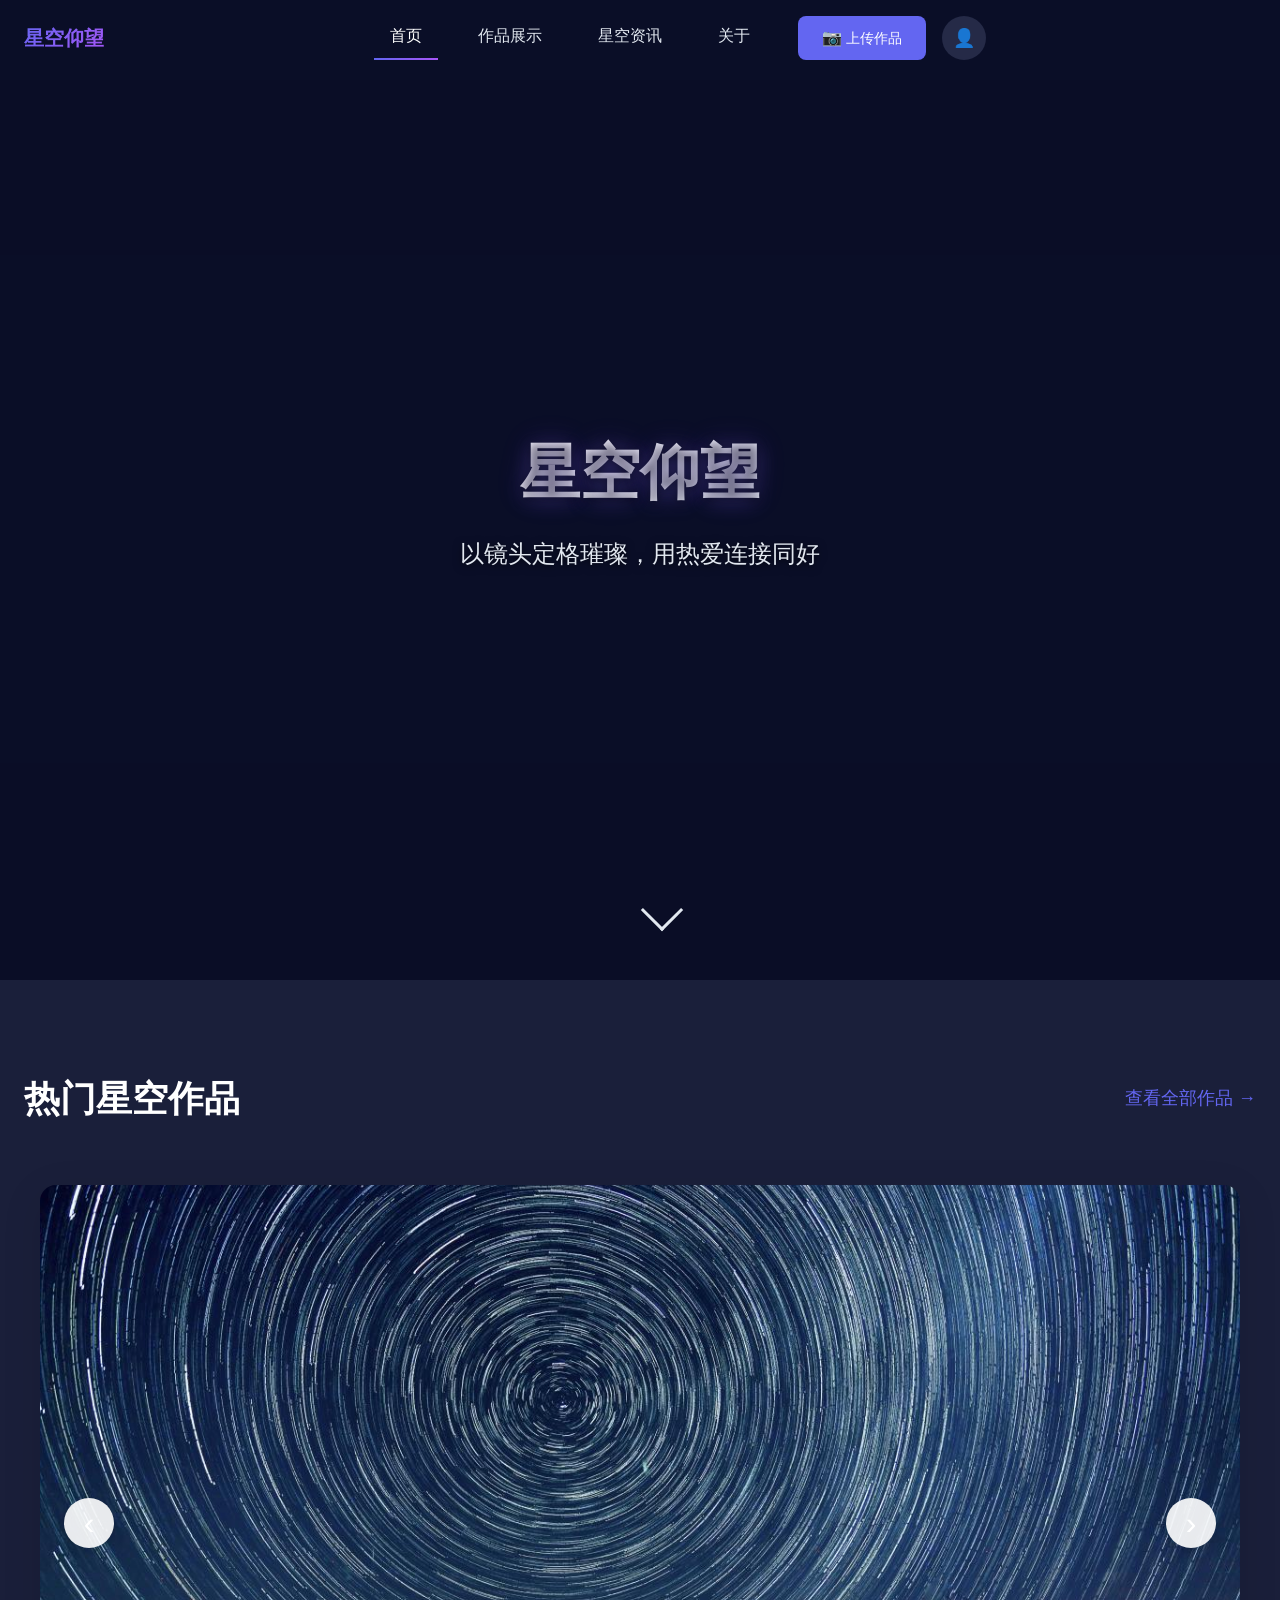
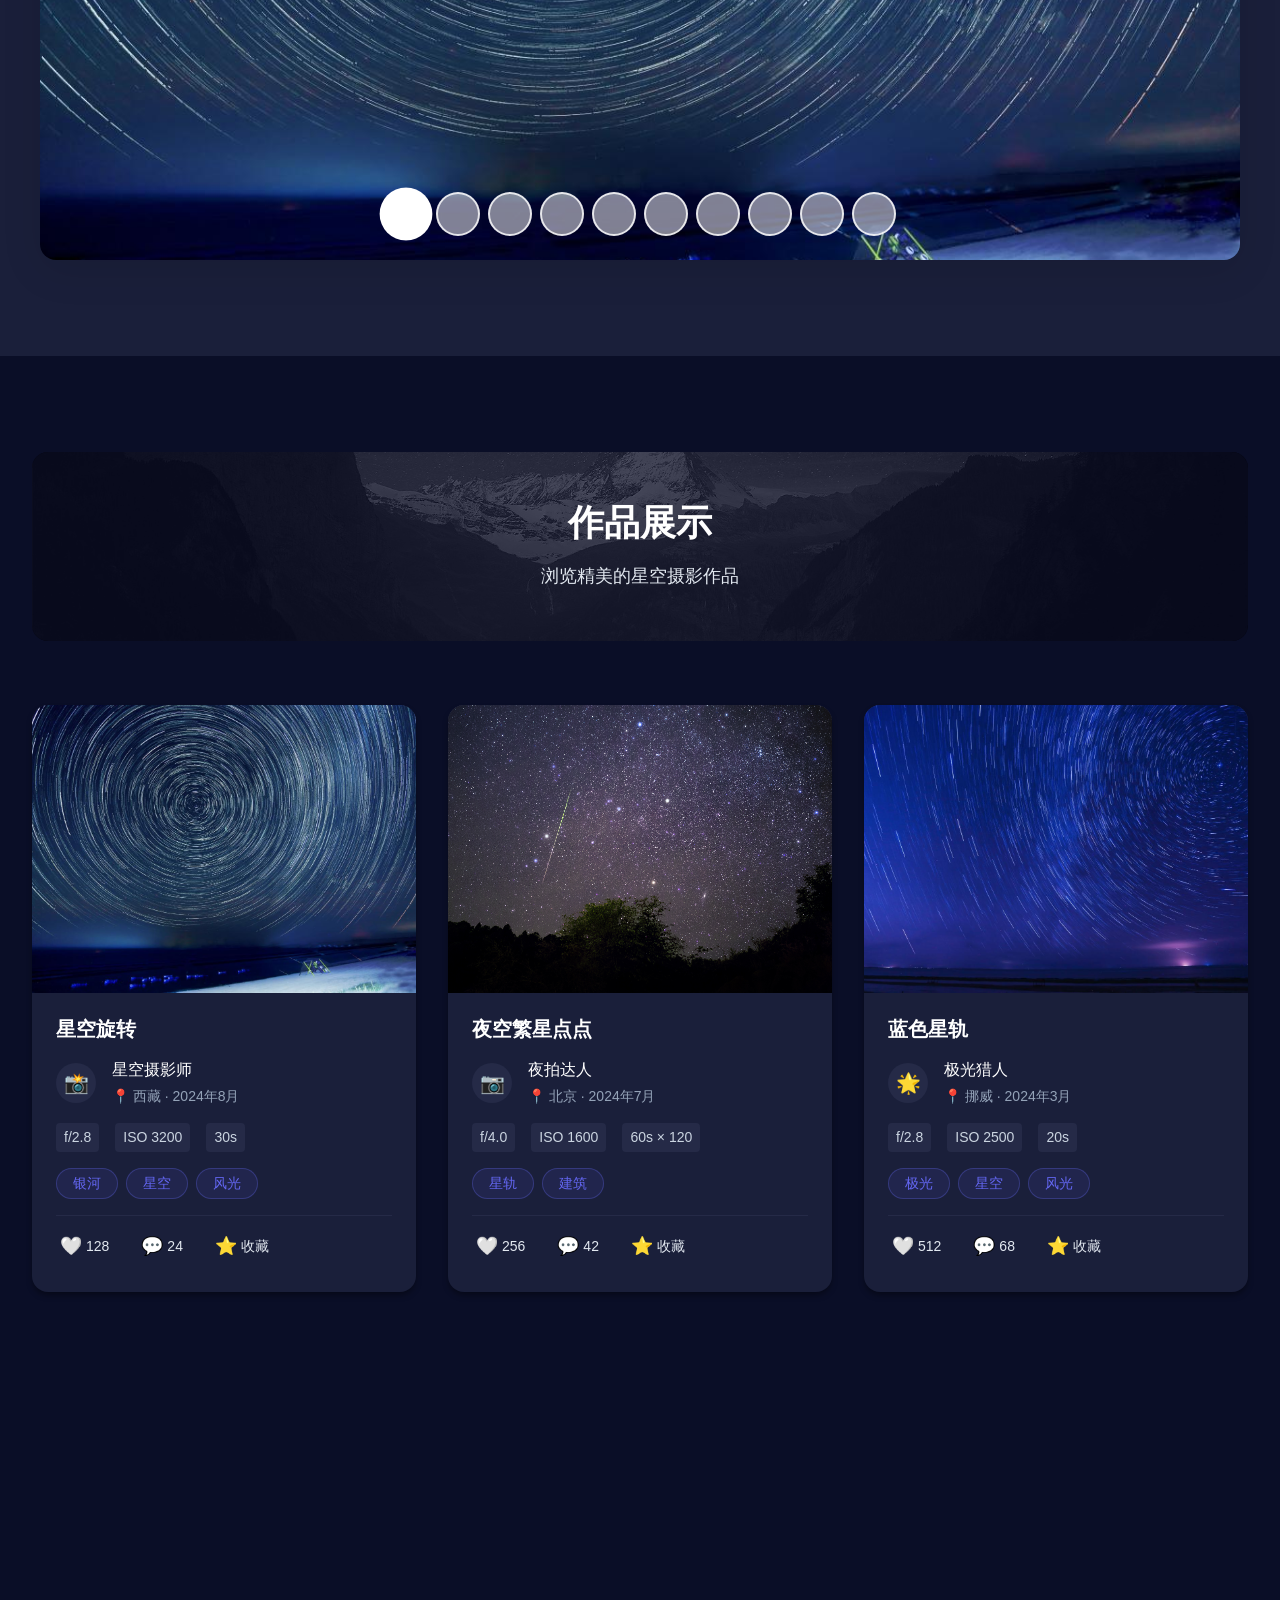
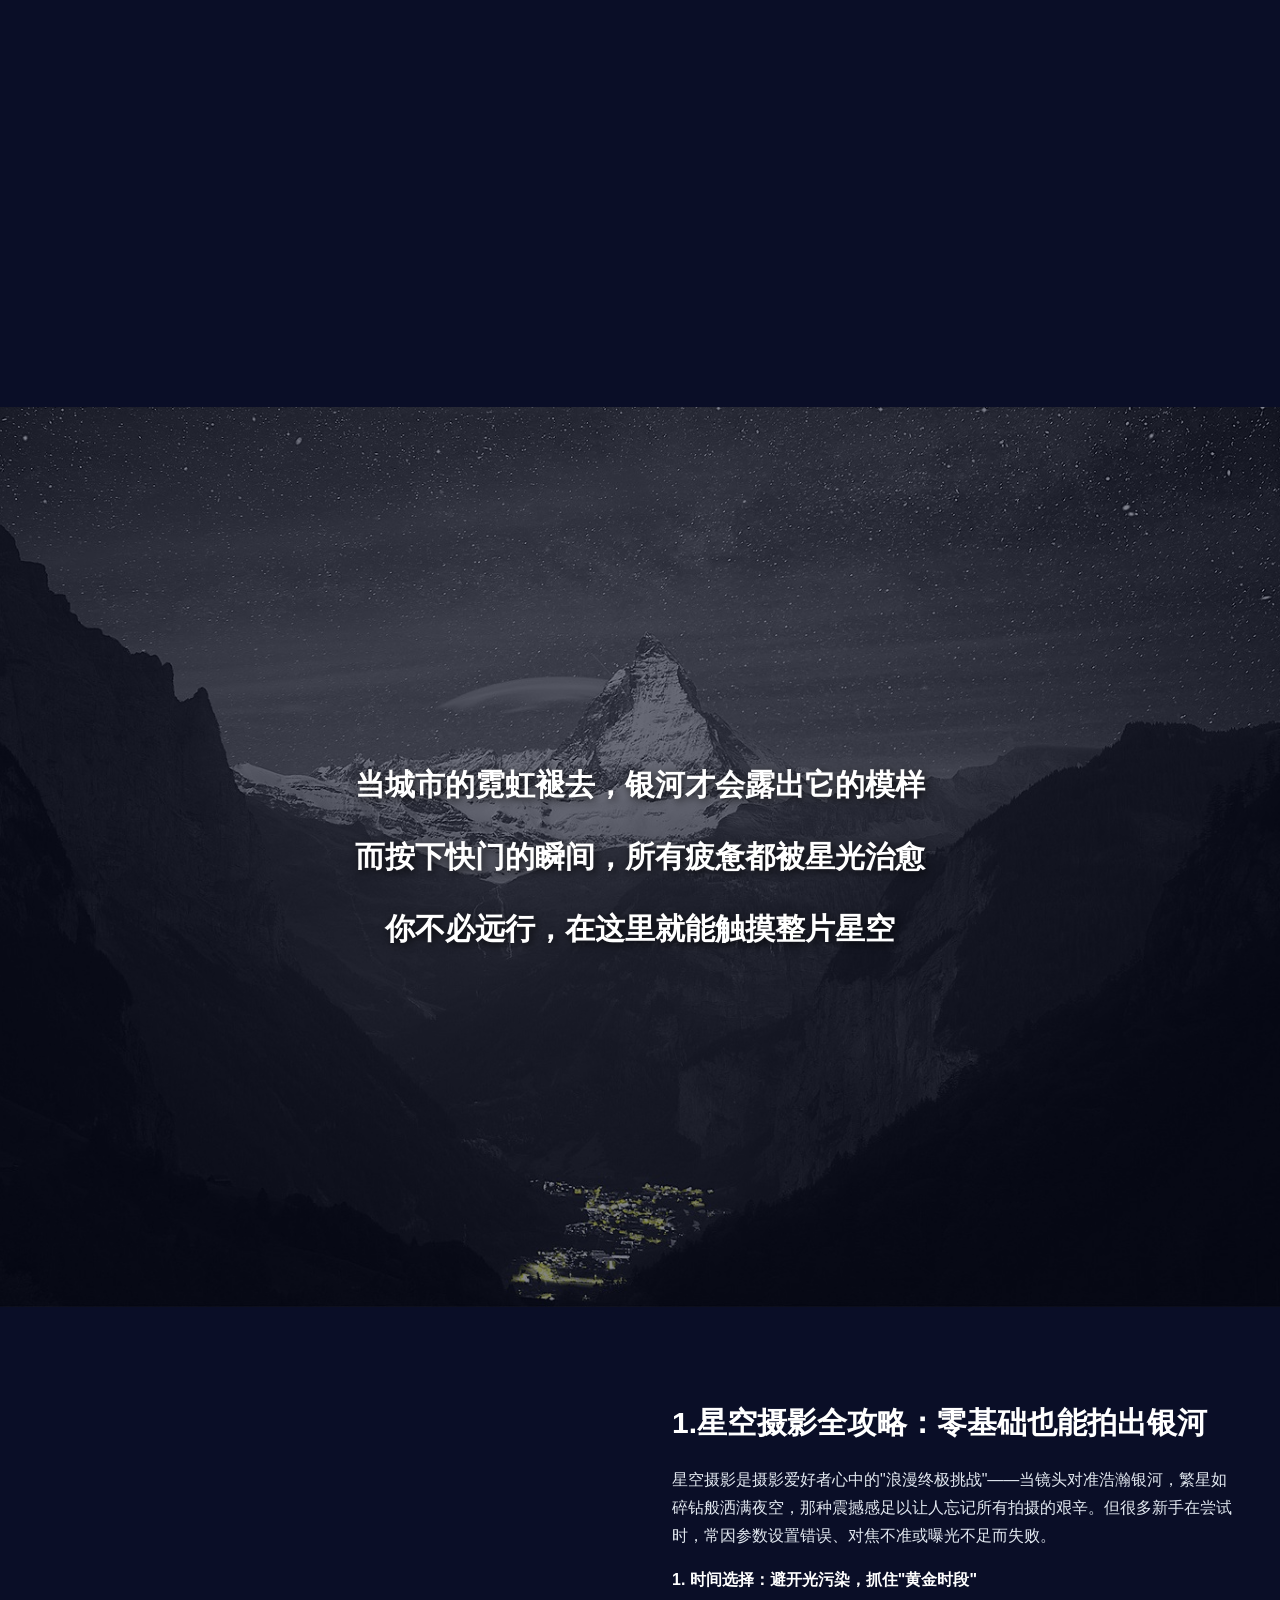
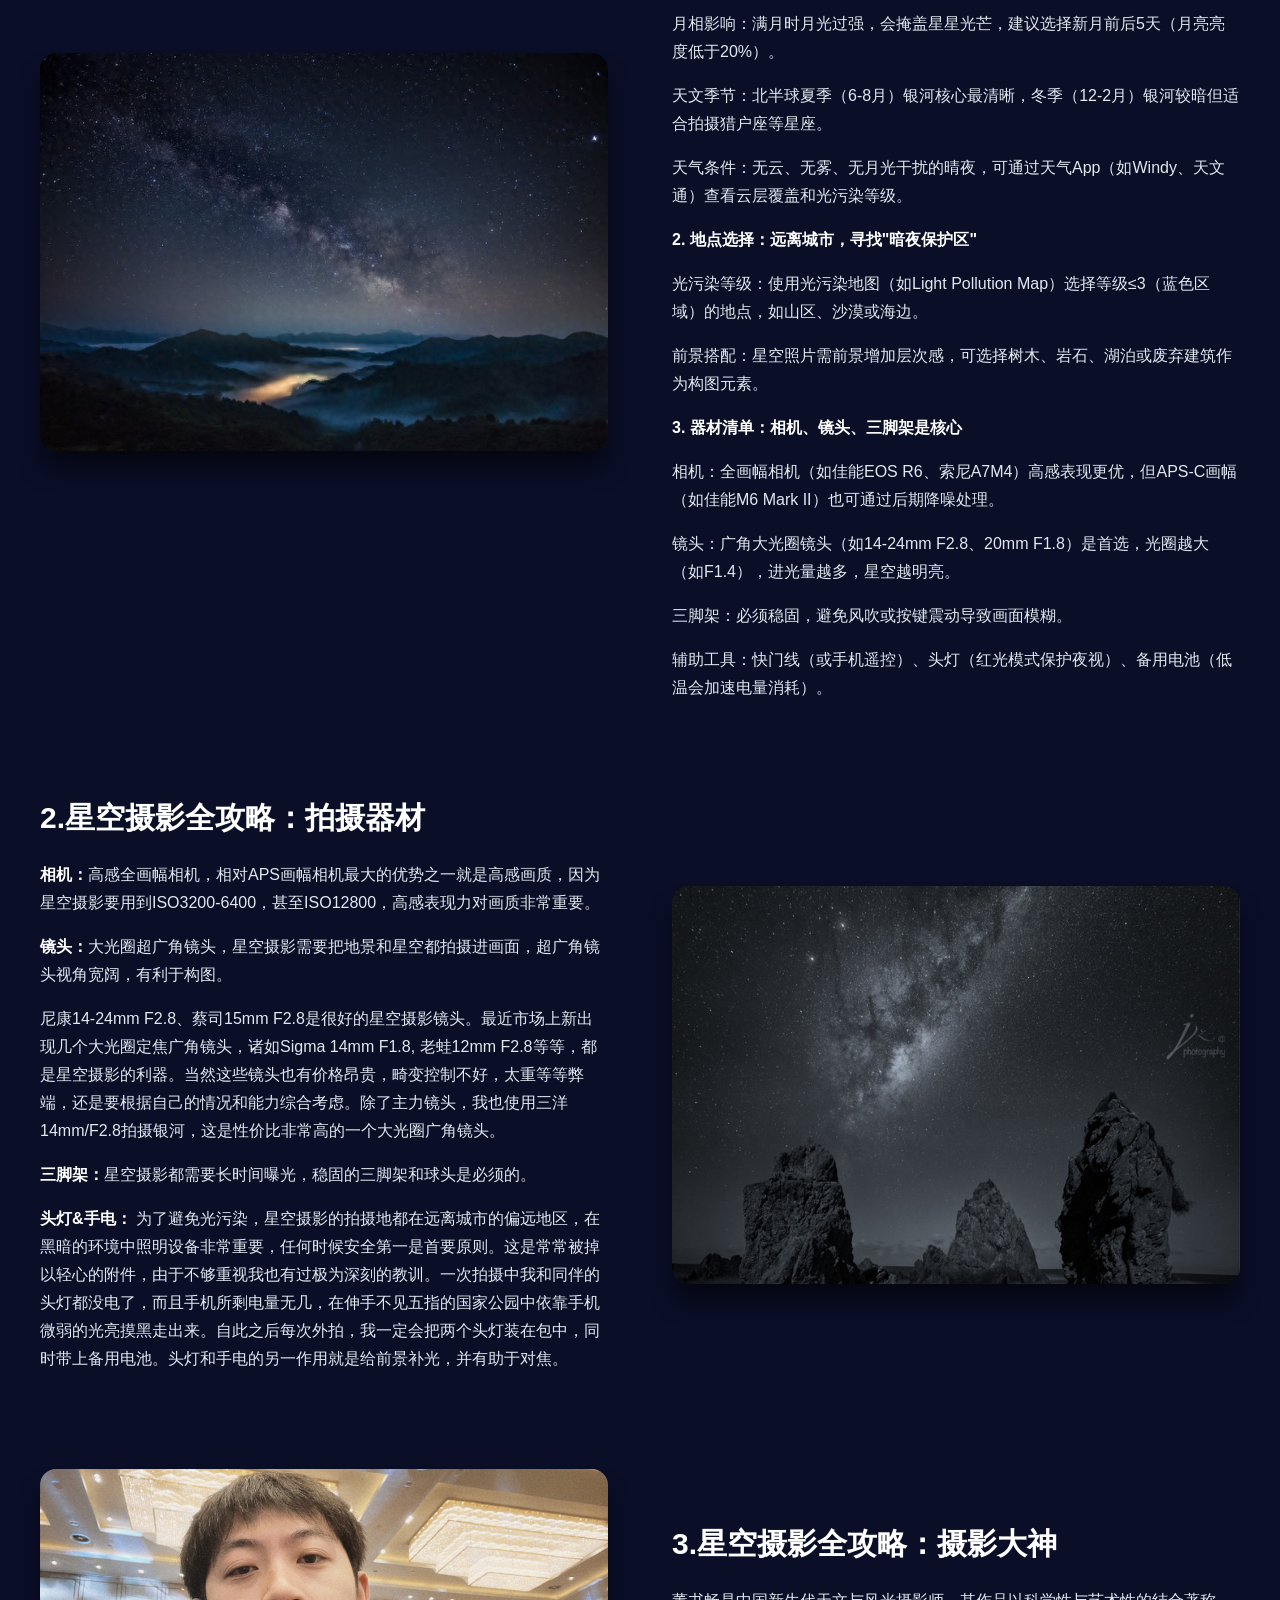
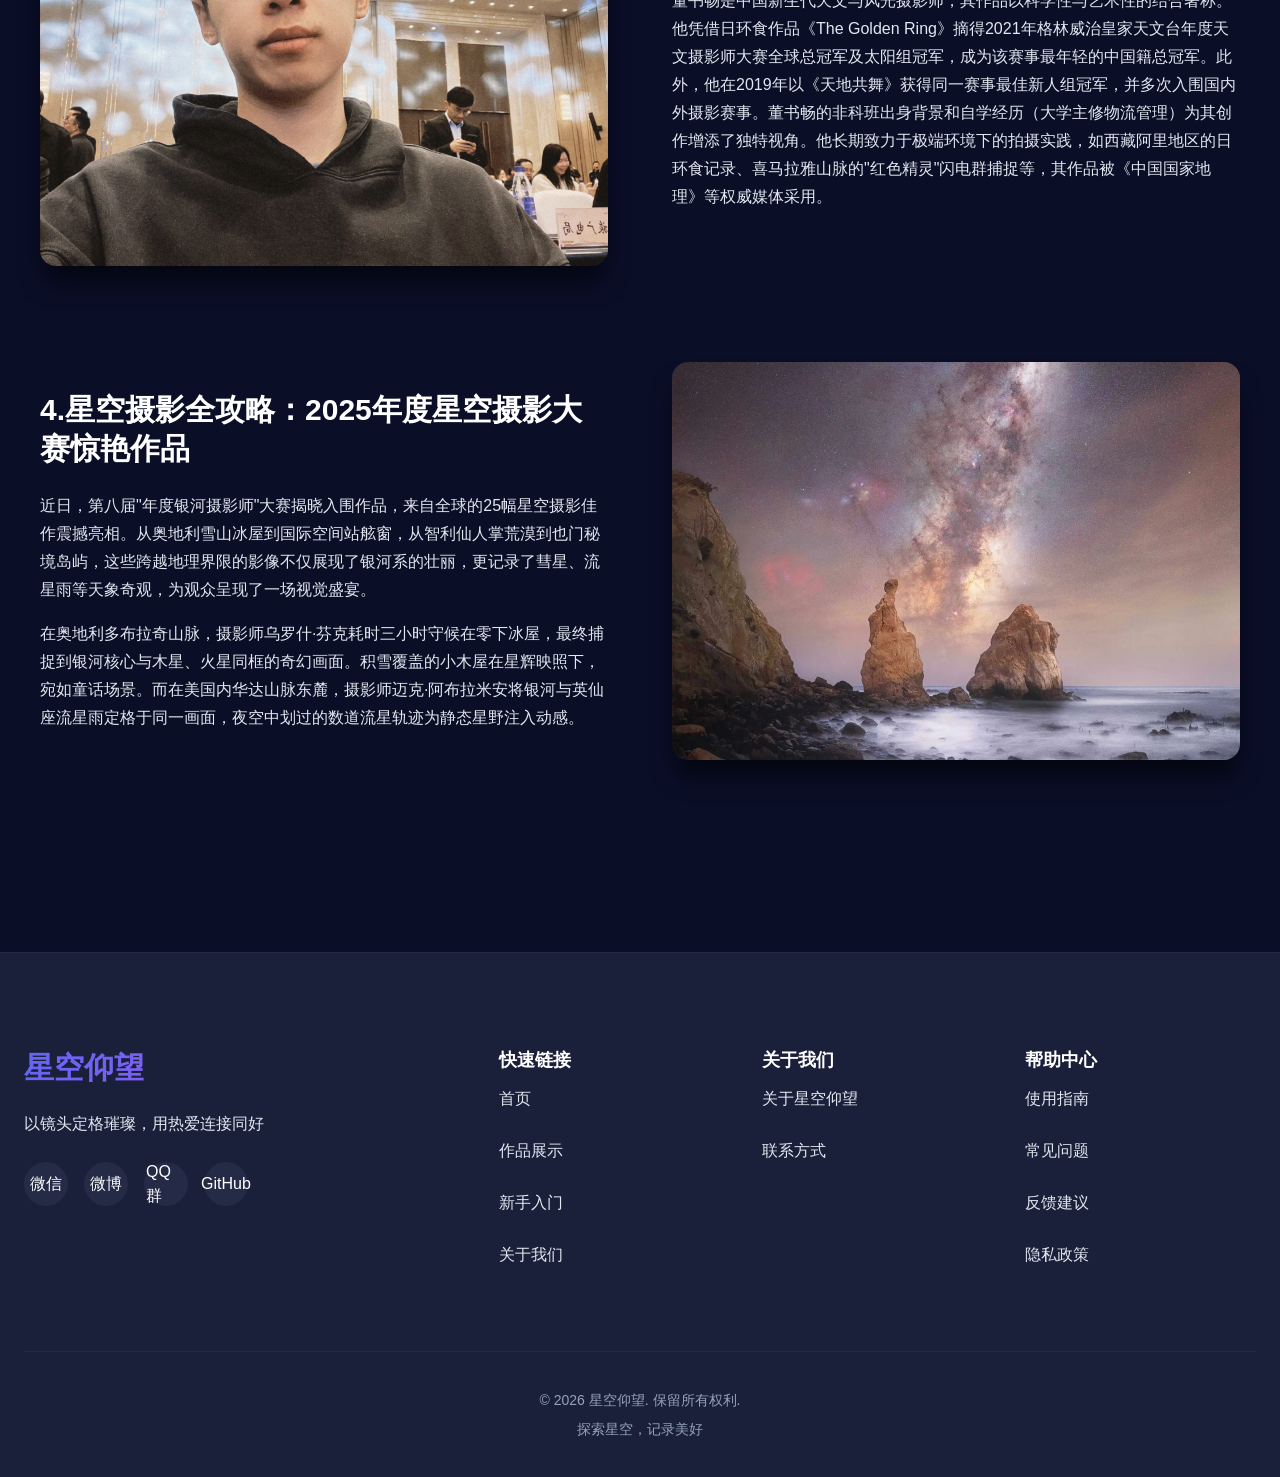
==== commit 43cc69e5: "Remove hero actions from index.html Removed hero actions section from the homepage." ====
--- a/index.html
+++ b/index.html
@@ -114,10 +114,6 @@
             <div class="hero-content">
                 <h1 id="home-heading" class="hero-title">星空仰望</h1>
                 <p class="hero-subtitle">以镜头定格璀璨，用热爱连接同好</p>
-                <div class="hero-actions">
-                    <a href="#gallery" class="btn btn-hero btn-hero-primary">探索作品</a>
-                    <a href="about.html" class="btn btn-hero btn-hero-secondary">关于我们</a>
-                </div>
             </div>
             <a href="#gallery" class="hero-scroll-indicator" aria-label="向下滚动">
                 <span class="scroll-arrow"></span>
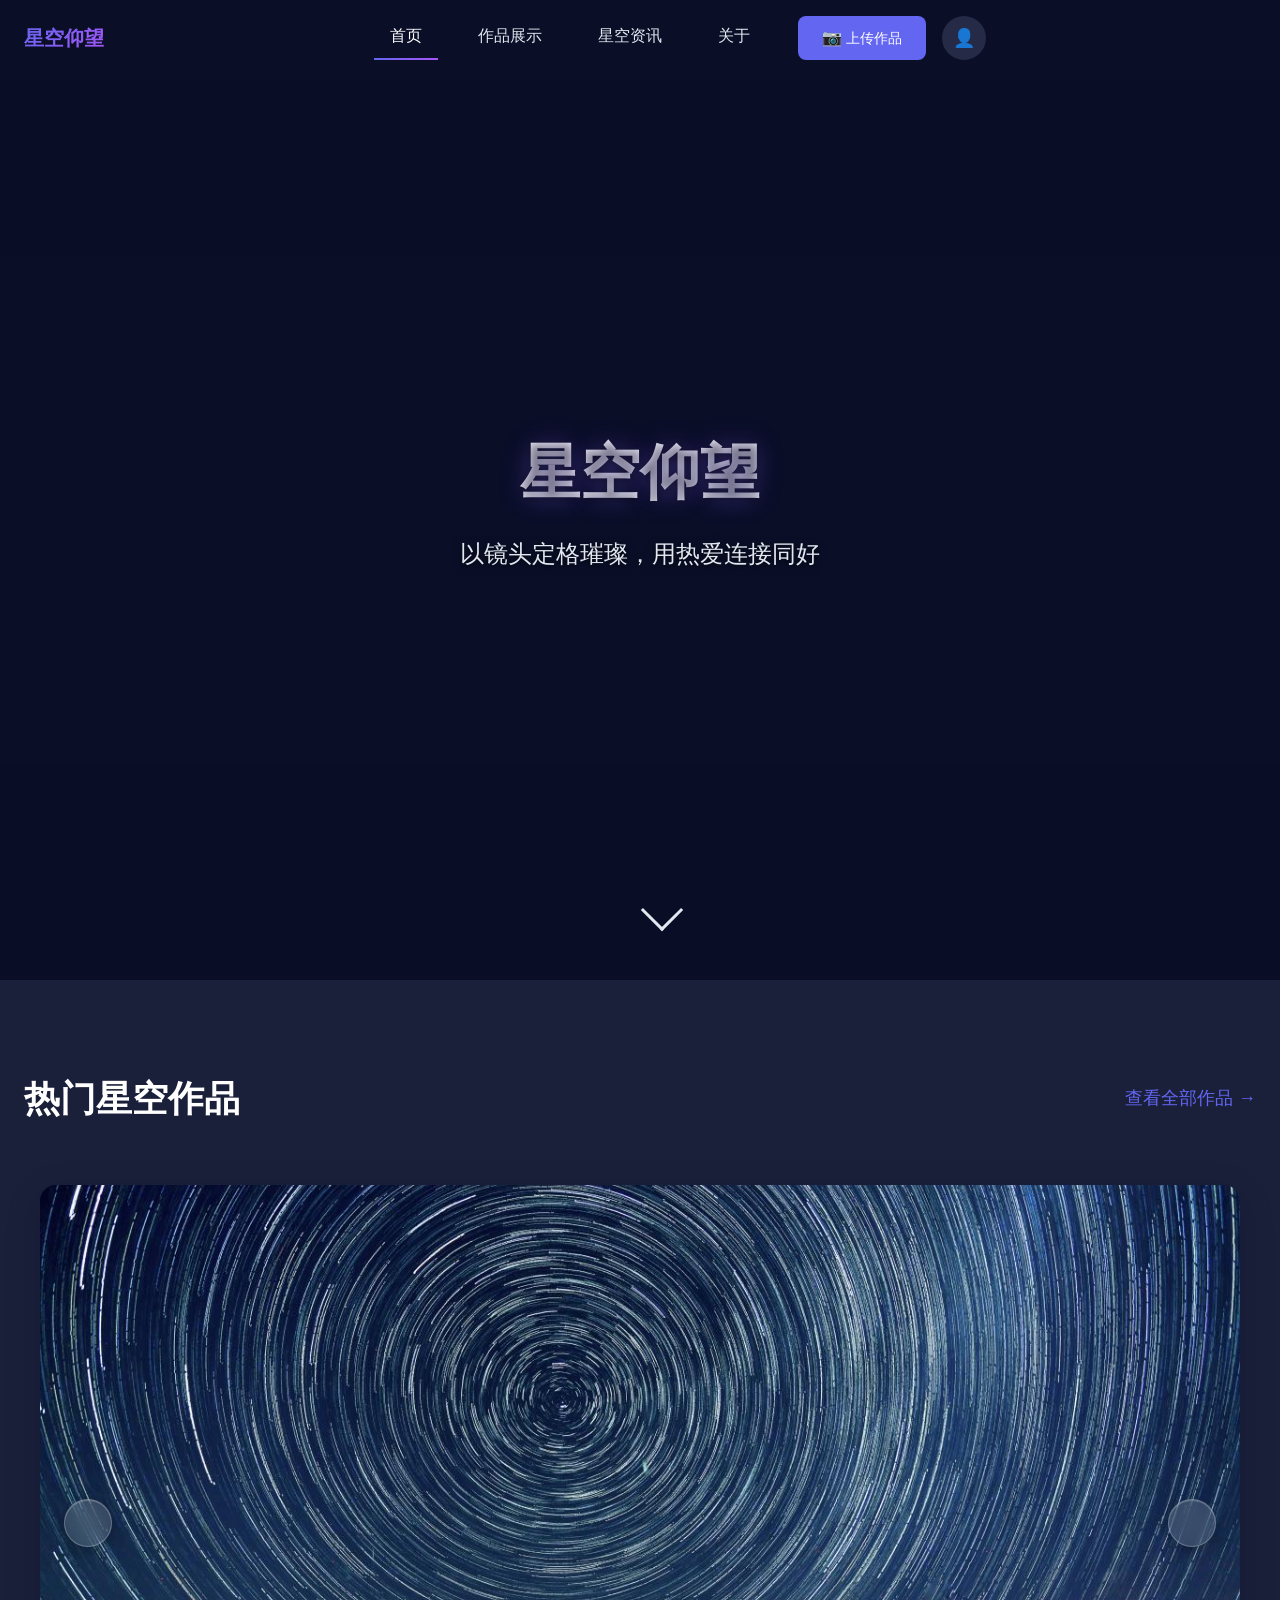
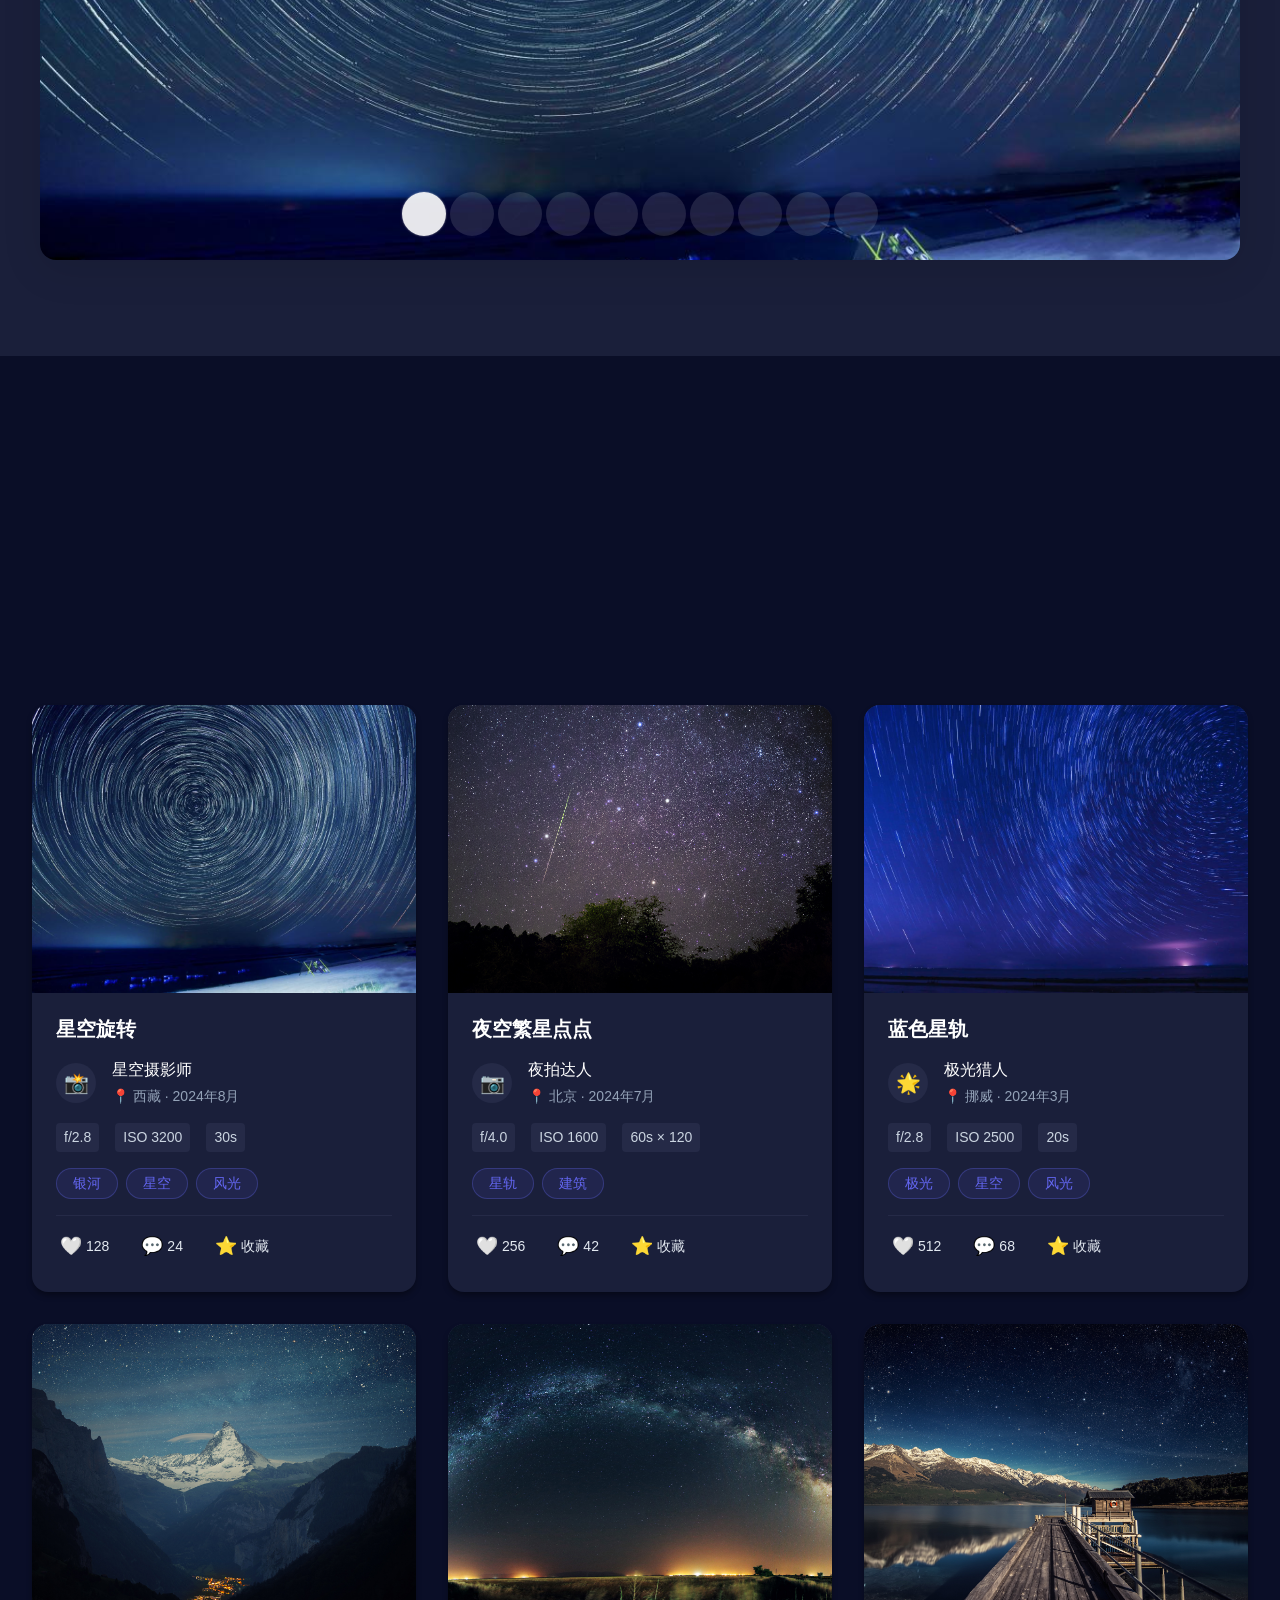
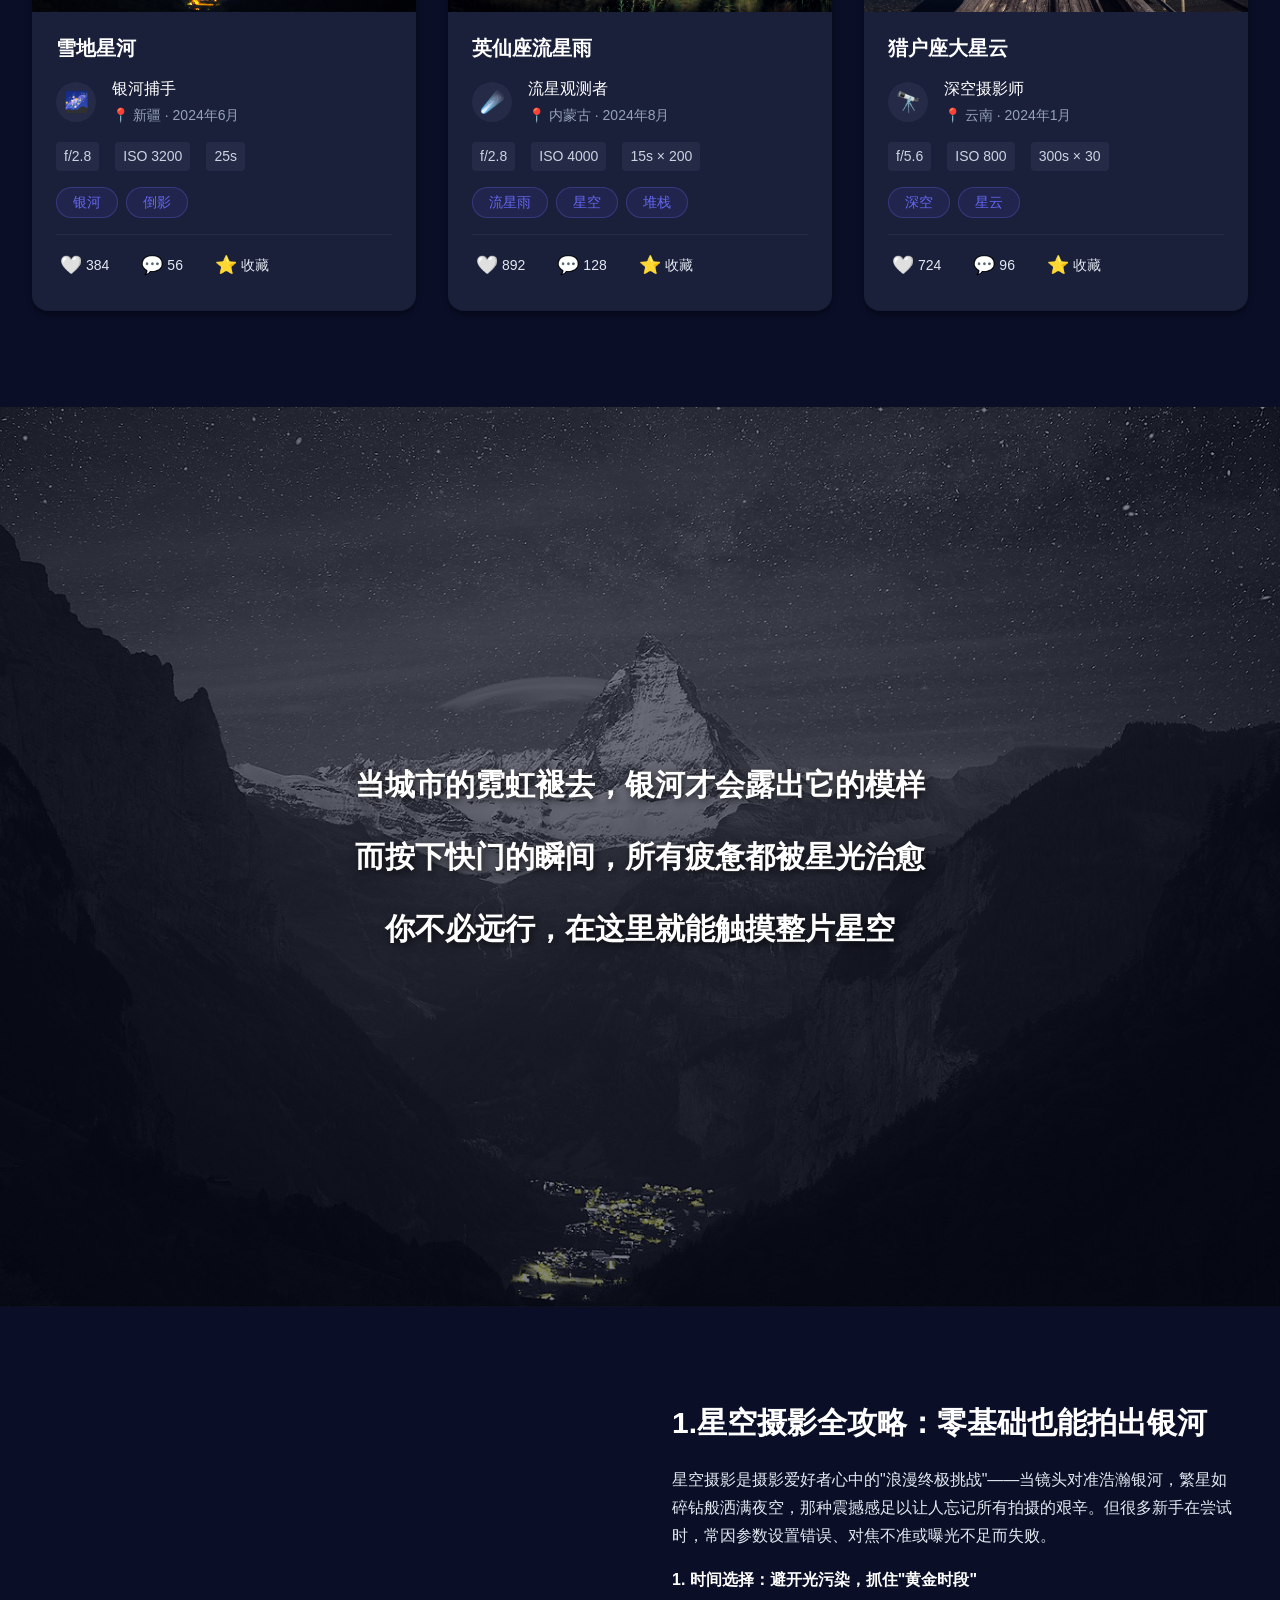
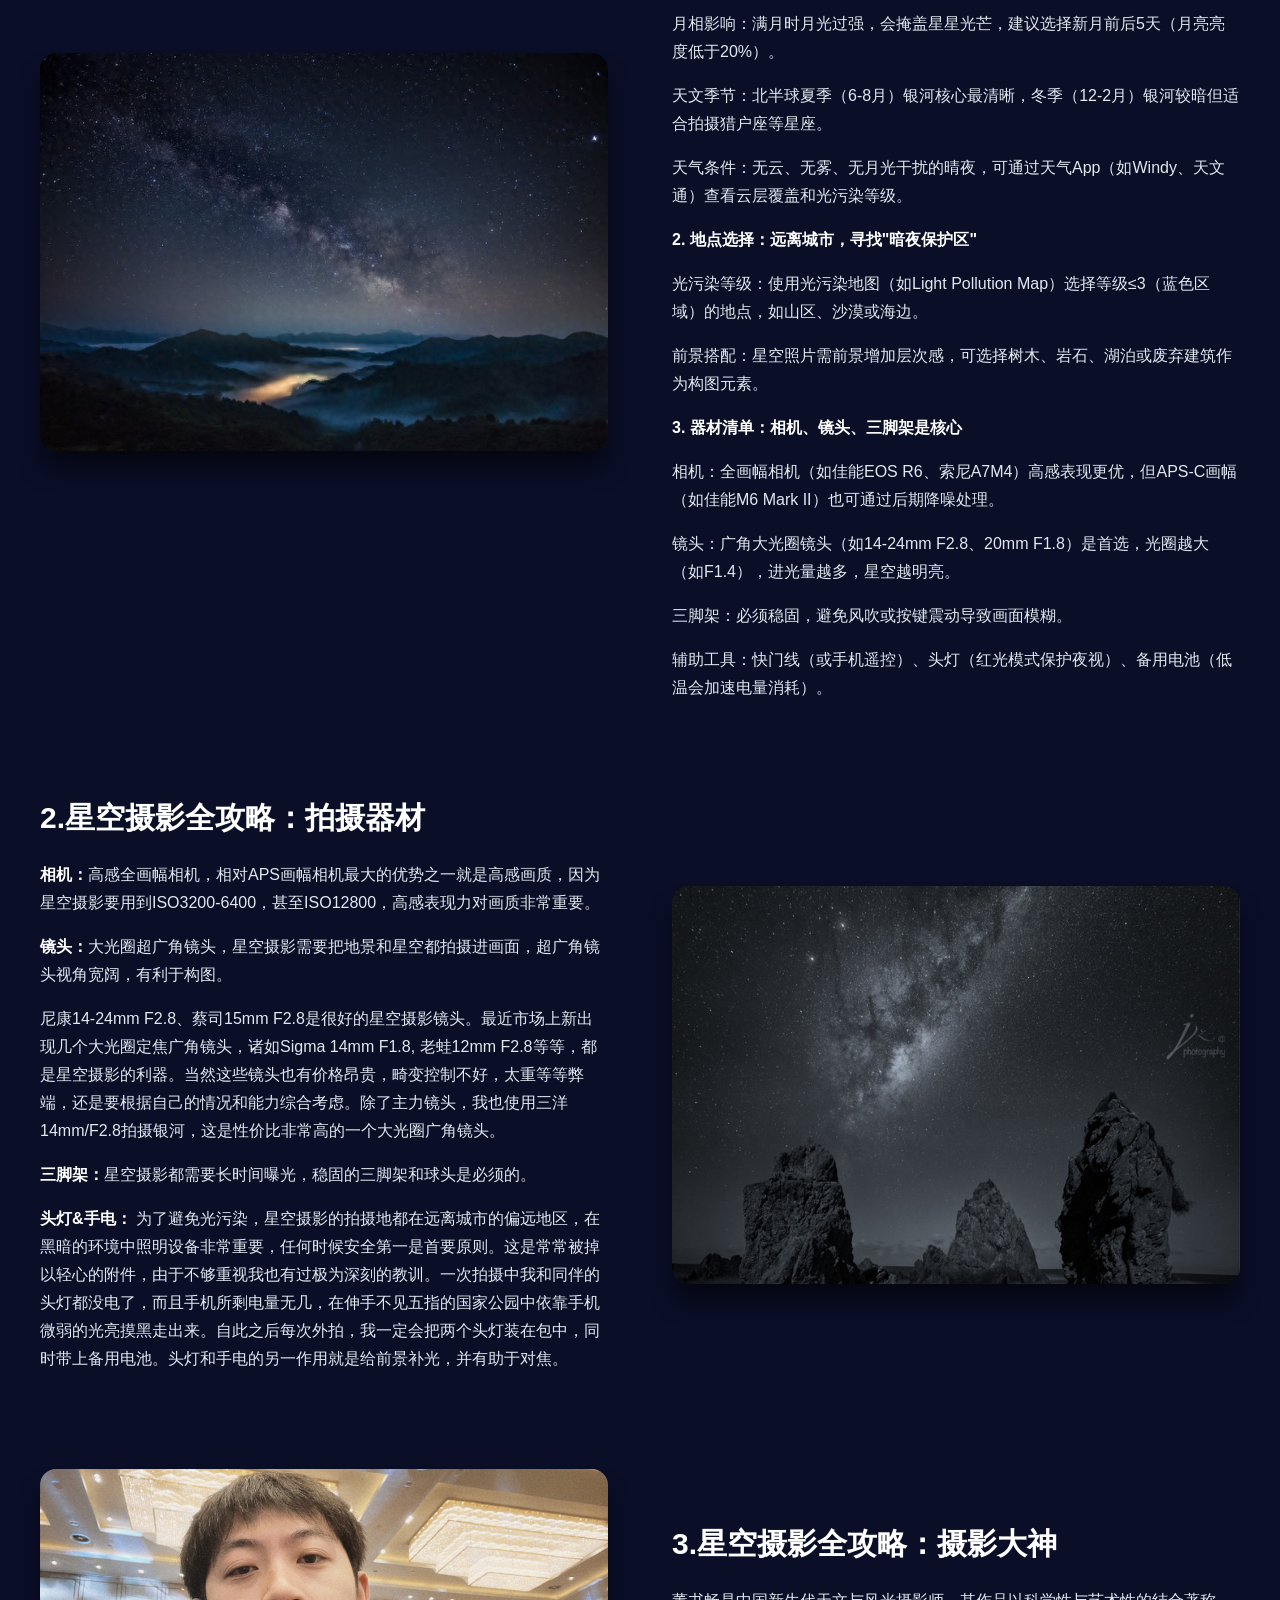
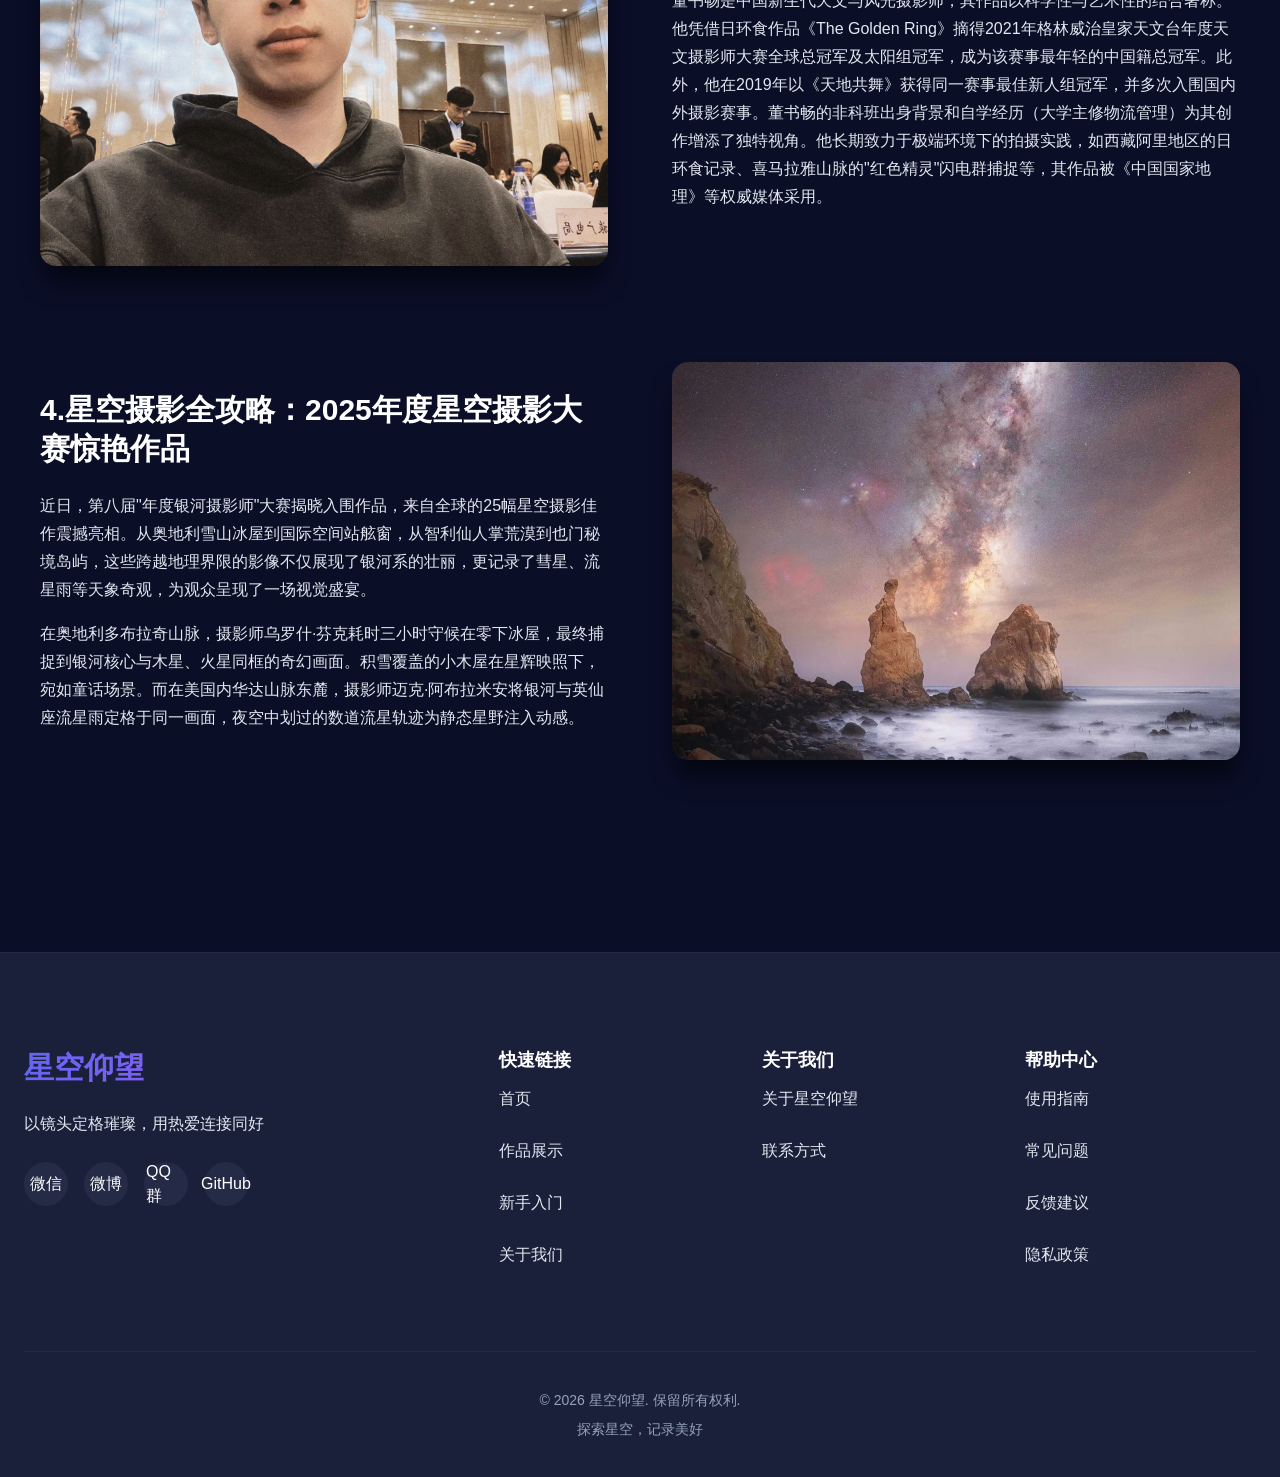
==== commit bf266d8c: "更新" ====
--- a/index.html
+++ b/index.html
@@ -27,9 +27,10 @@
     <meta name="apple-mobile-web-app-status-bar-style" content="black-translucent">
     <meta name="apple-mobile-web-app-title" content="星空仰望">
     
-    <link rel="stylesheet" href="styles/main.css">
-    <link rel="stylesheet" href="styles/responsive.css">
-    <link rel="stylesheet" href="styles/performance.css">
+    <link rel="stylesheet" href="styles/main.css?v=2">
+    <link rel="stylesheet" href="styles/responsive.css?v=2">
+    <link rel="stylesheet" href="styles/performance.css?v=2">
+
     
     <!-- 预加载关键资源 -->
     <link rel="preload" href="styles/main.css" as="style">
--- a/styles/main.css
+++ b/styles/main.css
@@ -1889,35 +1889,71 @@
     display: block;
 }
 
-/* 轮播图按钮 */
+/* 轮播图按钮 - 星空主题玻璃拟态 */
 .carousel-btn {
     position: absolute;
     top: 50%;
     transform: translateY(-50%);
-    background: rgba(255, 255, 255, 0.9);
-    border: none;
-    width: 50px;
-    height: 50px;
+    background: rgba(255, 255, 255, 0.12);
+    backdrop-filter: blur(12px);
+    -webkit-backdrop-filter: blur(12px);
+    border: 1.5px solid rgba(255, 255, 255, 0.25);
+    width: 48px;
+    height: 48px;
     border-radius: 50%;
-    font-size: 2rem;
-    color: var(--color-text-primary);
+    font-size: 1.75rem;
+    color: #fff;
     cursor: pointer;
     z-index: 10;
     display: flex;
     align-items: center;
     justify-content: center;
-    transition: all var(--transition-base);
-    box-shadow: 0 4px 12px rgba(0, 0, 0, 0.15);
+    transition: all 0.3s cubic-bezier(0.4, 0, 0.2, 1);
+    box-shadow: 
+        0 4px 16px rgba(0, 0, 0, 0.3),
+        inset 0 1px 0 rgba(255, 255, 255, 0.2);
+    text-shadow: 0 2px 8px rgba(0, 0, 0, 0.3);
+    user-select: none;
+    -webkit-tap-highlight-color: transparent;
+    line-height: 1;
+}
+
+.carousel-btn::before {
+    content: '';
+    position: absolute;
+    inset: -2px;
+    border-radius: 50%;
+    background: linear-gradient(135deg, rgba(99, 102, 241, 0.3), rgba(168, 85, 247, 0.2));
+    z-index: -1;
+    opacity: 0;
+    transition: opacity 0.3s ease;
 }
 
 .carousel-btn:hover {
-    background: rgba(255, 255, 255, 1);
-    box-shadow: 0 6px 20px rgba(0, 0, 0, 0.2);
-    transform: translateY(-50%) scale(1.1);
+    background: rgba(255, 255, 255, 0.2);
+    border-color: rgba(255, 255, 255, 0.5);
+    box-shadow: 
+        0 6px 24px rgba(0, 0, 0, 0.4),
+        0 0 20px rgba(99, 102, 241, 0.25),
+        inset 0 1px 0 rgba(255, 255, 255, 0.3);
+    transform: translateY(-50%) scale(1.12);
+    color: #fff;
+}
+
+.carousel-btn:hover::before {
+    opacity: 1;
 }
 
 .carousel-btn:active {
     transform: translateY(-50%) scale(0.95);
+    box-shadow: 
+        0 2px 8px rgba(0, 0, 0, 0.3);
+    background: rgba(255, 255, 255, 0.08);
+}
+
+.carousel-btn:focus-visible {
+    outline: 2px solid var(--color-accent-primary);
+    outline-offset: 3px;
 }
 
 .carousel-btn-prev {
@@ -1928,35 +1964,71 @@
     right: var(--spacing-lg);
 }
 
-/* 轮播图指示器 */
+/* 轮播图按钮 - 内箭头符号样式增强 */
+.carousel-btn-prev::after {
+    content: '‹';
+    display: block;
+    position: relative;
+    top: -2px;
+}
+
+.carousel-btn-next::after {
+    content: '›';
+    display: block;
+    position: relative;
+    top: -2px;
+}
+
+/* 隐藏原始文本（‹ 和 › 保留在内联文本但被覆盖） */
+.carousel-btn {
+    font-size: 0;
+    color: transparent;
+}
+/* 轮播图指示器 - 小圆点 */
 .carousel-indicators {
     position: absolute;
     bottom: var(--spacing-lg);
     left: 50%;
     transform: translateX(-50%);
     display: flex;
-    gap: var(--spacing-sm);
+    gap: 4px;
     z-index: 10;
-}
+    align-items: center;
+}
+
 
 .carousel-indicator {
-    width: 12px;
-    height: 12px;
+    width: 2px;
+    height: 2px;
     border-radius: 50%;
-    background: rgba(255, 255, 255, 0.5);
-    border: 2px solid rgba(255, 255, 255, 0.8);
+    background: rgba(255, 255, 255, 0.12);
+    border: none;
     cursor: pointer;
-    transition: all var(--transition-base);
+    transition: all 0.4s cubic-bezier(0.4, 0, 0.2, 1);
+    padding: 0;
+    flex-shrink: 0;
 }
 
 .carousel-indicator.active {
-    background: rgba(255, 255, 255, 1);
-    transform: scale(1.2);
+    width: 2px;
+    height: 2px;
+    background: rgba(255, 255, 255, 0.9);
+    box-shadow: 0 0 2px rgba(255, 255, 255, 0.5);
 }
 
 .carousel-indicator:hover {
-    background: rgba(255, 255, 255, 0.8);
-}
+    background: rgba(255, 255, 255, 0.4);
+    transform: scale(1.5);
+}
+
+.carousel-indicator.active:hover {
+    background: rgba(255, 255, 255, 0.9);
+    transform: scale(1.5);
+}
+
+
+
+
 
 @media (max-width: 768px) {
     .carousel-btn {
@@ -1977,6 +2049,7 @@
         bottom: var(--spacing-md);
     }
 }
+
 
 @media (min-width: 1024px) {
     .featured-grid {
--- a/styles/main.css
+++ b/styles/main.css
@@ -1889,35 +1889,71 @@
     display: block;
 }
 
-/* 轮播图按钮 */
+/* 轮播图按钮 - 星空主题玻璃拟态 */
 .carousel-btn {
     position: absolute;
     top: 50%;
     transform: translateY(-50%);
-    background: rgba(255, 255, 255, 0.9);
-    border: none;
-    width: 50px;
-    height: 50px;
+    background: rgba(255, 255, 255, 0.12);
+    backdrop-filter: blur(12px);
+    -webkit-backdrop-filter: blur(12px);
+    border: 1.5px solid rgba(255, 255, 255, 0.25);
+    width: 48px;
+    height: 48px;
     border-radius: 50%;
-    font-size: 2rem;
-    color: var(--color-text-primary);
+    font-size: 1.75rem;
+    color: #fff;
     cursor: pointer;
     z-index: 10;
     display: flex;
     align-items: center;
     justify-content: center;
-    transition: all var(--transition-base);
-    box-shadow: 0 4px 12px rgba(0, 0, 0, 0.15);
+    transition: all 0.3s cubic-bezier(0.4, 0, 0.2, 1);
+    box-shadow: 
+        0 4px 16px rgba(0, 0, 0, 0.3),
+        inset 0 1px 0 rgba(255, 255, 255, 0.2);
+    text-shadow: 0 2px 8px rgba(0, 0, 0, 0.3);
+    user-select: none;
+    -webkit-tap-highlight-color: transparent;
+    line-height: 1;
+}
+
+.carousel-btn::before {
+    content: '';
+    position: absolute;
+    inset: -2px;
+    border-radius: 50%;
+    background: linear-gradient(135deg, rgba(99, 102, 241, 0.3), rgba(168, 85, 247, 0.2));
+    z-index: -1;
+    opacity: 0;
+    transition: opacity 0.3s ease;
 }
 
 .carousel-btn:hover {
-    background: rgba(255, 255, 255, 1);
-    box-shadow: 0 6px 20px rgba(0, 0, 0, 0.2);
-    transform: translateY(-50%) scale(1.1);
+    background: rgba(255, 255, 255, 0.2);
+    border-color: rgba(255, 255, 255, 0.5);
+    box-shadow: 
+        0 6px 24px rgba(0, 0, 0, 0.4),
+        0 0 20px rgba(99, 102, 241, 0.25),
+        inset 0 1px 0 rgba(255, 255, 255, 0.3);
+    transform: translateY(-50%) scale(1.12);
+    color: #fff;
+}
+
+.carousel-btn:hover::before {
+    opacity: 1;
 }
 
 .carousel-btn:active {
     transform: translateY(-50%) scale(0.95);
+    box-shadow: 
+        0 2px 8px rgba(0, 0, 0, 0.3);
+    background: rgba(255, 255, 255, 0.08);
+}
+
+.carousel-btn:focus-visible {
+    outline: 2px solid var(--color-accent-primary);
+    outline-offset: 3px;
 }
 
 .carousel-btn-prev {
@@ -1928,35 +1964,71 @@
     right: var(--spacing-lg);
 }
 
-/* 轮播图指示器 */
+/* 轮播图按钮 - 内箭头符号样式增强 */
+.carousel-btn-prev::after {
+    content: '‹';
+    display: block;
+    position: relative;
+    top: -2px;
+}
+
+.carousel-btn-next::after {
+    content: '›';
+    display: block;
+    position: relative;
+    top: -2px;
+}
+
+/* 隐藏原始文本（‹ 和 › 保留在内联文本但被覆盖） */
+.carousel-btn {
+    font-size: 0;
+    color: transparent;
+}
+/* 轮播图指示器 - 小圆点 */
 .carousel-indicators {
     position: absolute;
     bottom: var(--spacing-lg);
     left: 50%;
     transform: translateX(-50%);
     display: flex;
-    gap: var(--spacing-sm);
+    gap: 4px;
     z-index: 10;
-}
+    align-items: center;
+}
+
 
 .carousel-indicator {
-    width: 12px;
-    height: 12px;
+    width: 2px;
+    height: 2px;
     border-radius: 50%;
-    background: rgba(255, 255, 255, 0.5);
-    border: 2px solid rgba(255, 255, 255, 0.8);
+    background: rgba(255, 255, 255, 0.12);
+    border: none;
     cursor: pointer;
-    transition: all var(--transition-base);
+    transition: all 0.4s cubic-bezier(0.4, 0, 0.2, 1);
+    padding: 0;
+    flex-shrink: 0;
 }
 
 .carousel-indicator.active {
-    background: rgba(255, 255, 255, 1);
-    transform: scale(1.2);
+    width: 2px;
+    height: 2px;
+    background: rgba(255, 255, 255, 0.9);
+    box-shadow: 0 0 2px rgba(255, 255, 255, 0.5);
 }
 
 .carousel-indicator:hover {
-    background: rgba(255, 255, 255, 0.8);
-}
+    background: rgba(255, 255, 255, 0.4);
+    transform: scale(1.5);
+}
+
+.carousel-indicator.active:hover {
+    background: rgba(255, 255, 255, 0.9);
+    transform: scale(1.5);
+}
+
+
+
+
 
 @media (max-width: 768px) {
     .carousel-btn {
@@ -1977,6 +2049,7 @@
         bottom: var(--spacing-md);
     }
 }
+
 
 @media (min-width: 1024px) {
     .featured-grid {
